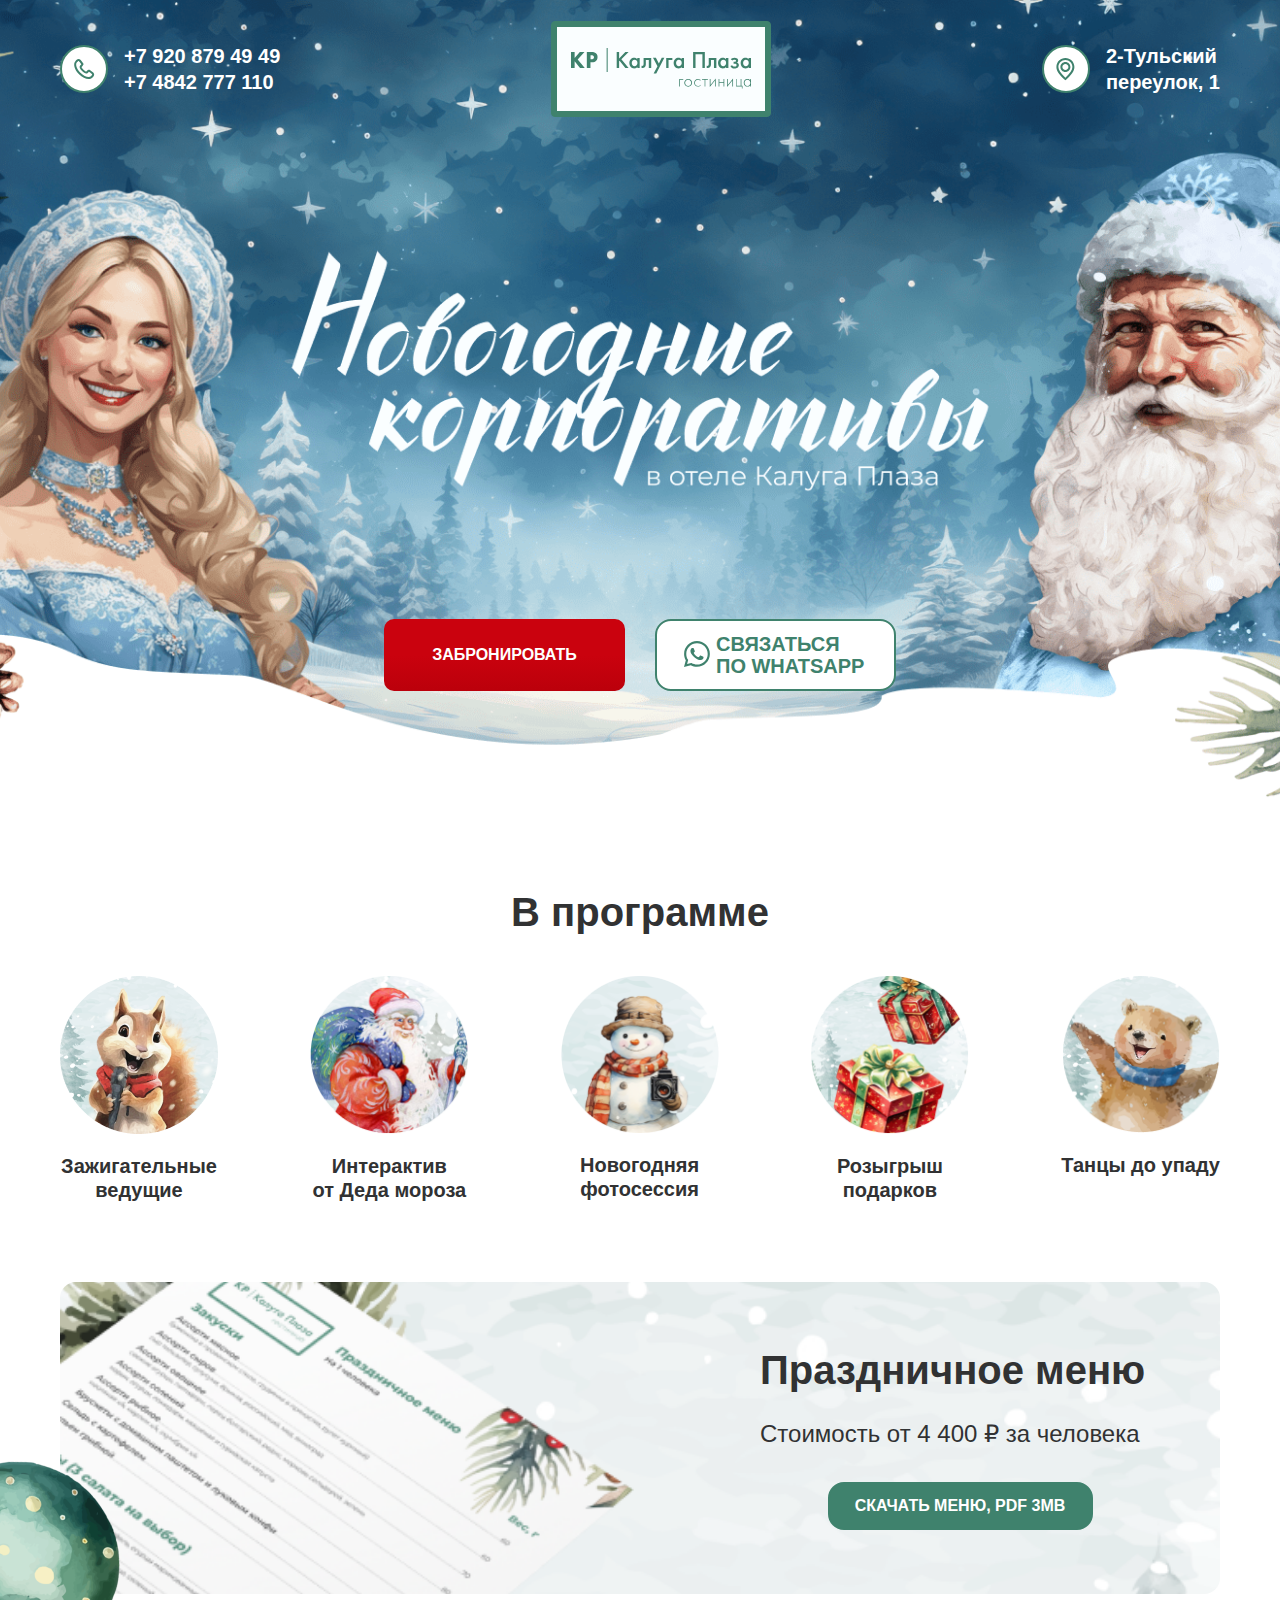
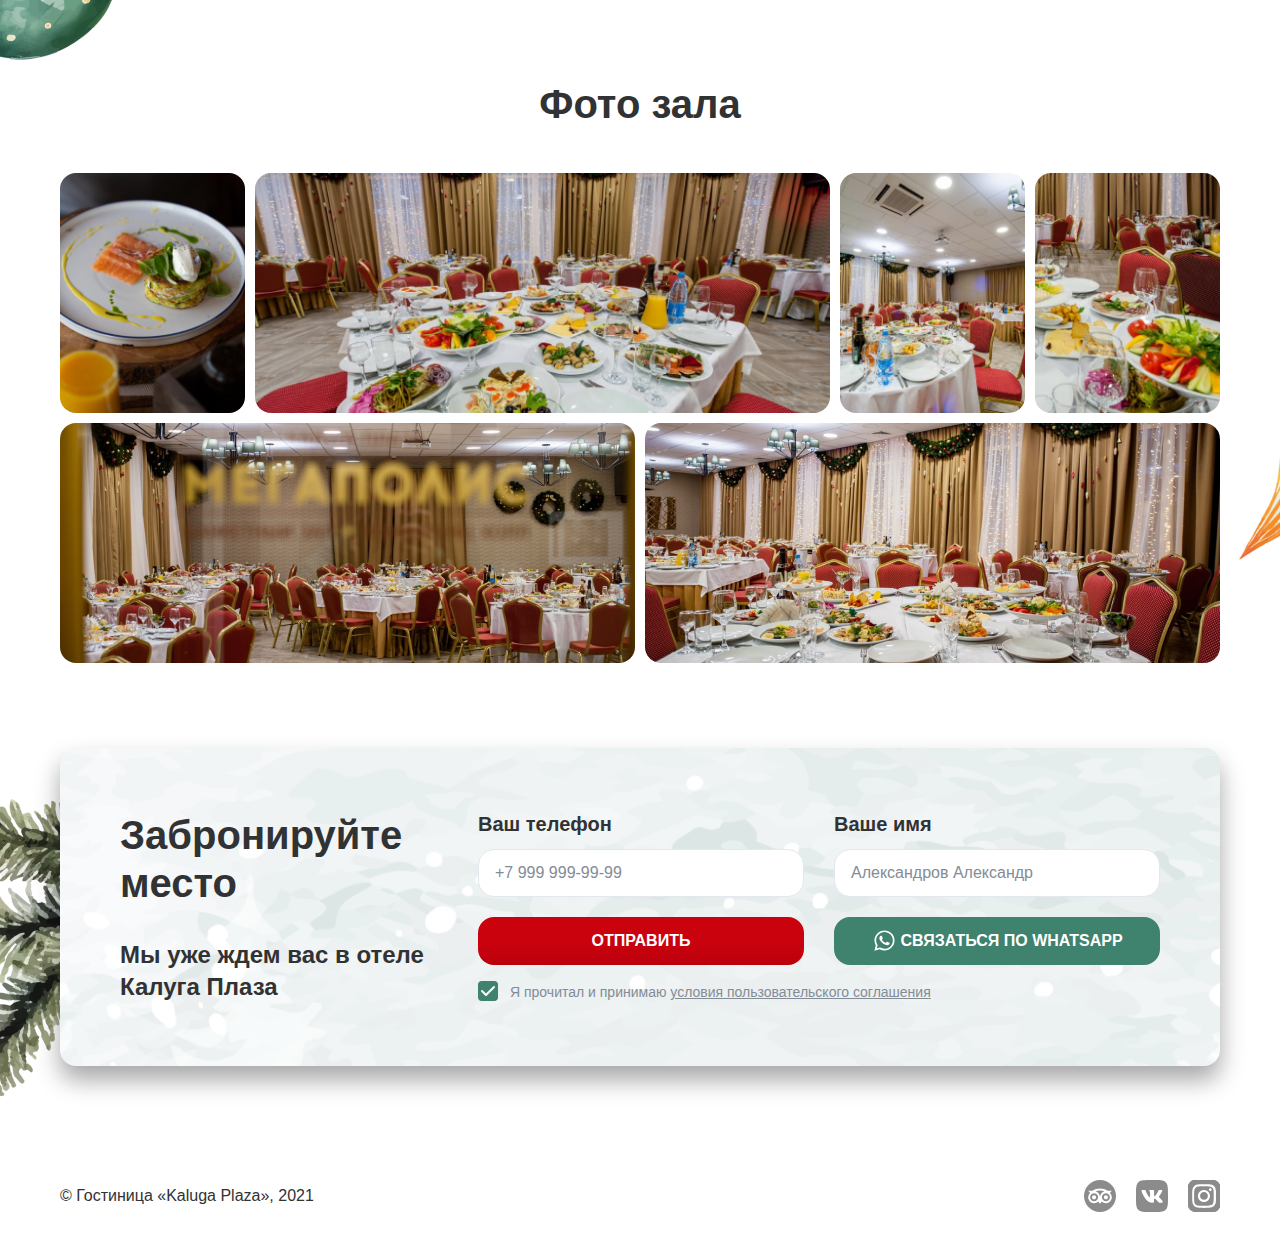
==== index.html @ af49e997 "adaptive menu" ====
<!DOCTYPE html>
<html lang="ru">

	<head>
		<meta charset="utf-8">
		<meta http-equiv="x-ua-compatible" content="ie=edge">
		<title>Калуга Плаза</title>
		<meta content="Новогодние корпоративы в отеле Калуга Плаза" name="description">
		<meta content="" name="keywords">
		<meta name="viewport" content="width=device-width, initial-scale=1, minimum-scale=1, maximum-scale=1">
		<meta content="telephone=no" name="format-detection">
		<meta name="HandheldFriendly" content="true">
		<link href="assets/css/fancybox3.min.css" rel="stylesheet" type="text/css">
		<link href="assets/css/bootstrap.grid.min.css" rel="stylesheet" type="text/css">
		<link href="assets/css/index.css" rel="stylesheet" type="text/css">
		<link rel="icon" type="image/x-icon" href="assets/img/favicon.svg">
	</head>

	<body>
		<!-- header -->
		<header>
			<div class="header__top">
				<div class="header__logo"></div>
				<div class="header__desktop-info">
					<div class="block1__phone">
						<a href="tel:+79208794949">+7 920 879 49 49</a>
						<a href="tel:+74842777110">+7 4842 777 110</a>
					</div>	
					<div class="block1__address">2-Тульский <br> переулок, 1</div>
				</div>
				<button type="button" class="btn header__btn callback"><span>забронировать</span></button>
				<a href="https://wa.me/79208794949" class="header__whatsapp"></a>
				<button class="header__burger">
					<span class="line line--1"></span>
					<span class="line line--2"></span> 
					<span class="line line--3"></span>
					<span class="line line--4"></span>
				</button>
			</div>
			<div class="header__menu">
				<div class="header__menu-wrap">
					<div class="header__links">
						<div class="header__phones">
							<a href="tel:+79208794949"><span>+7 920 879 49 49</span></a>
							<a href="tel:+74842777110"><span>+7 4842 777 110</span></a>
						</div>
						<div class="header__address">2-Тульский	<br> переулок, 1</div>
						<a class="header__email" href="mailto:banket@kalugaplaza.ru"><span>banket@kalugaplaza.ru</span></a>
					</div>
					<div class="header__links">
						<div class="header__phones">
							<a href="tel:+79208794949"><span>+7 920 879 49 49</span></a>
							<a href="tel:+74842777110"><span>+7 4842 777 110</span></a>
						</div>
						<div class="header__address">2-Тульский	<br> переулок, 1</div>
						<a class="header__email" href="mailto:banket@kalugaplaza.ru"><span>banket@kalugaplaza.ru</span></a>
					</div>
					<div class="header__links">
						<div class="header__phones">
							<a href="tel:+79208794949"><span>+7 920 879 49 49</span></a>
							<a href="tel:+74842777110"><span>+7 4842 777 110</span></a>
						</div>
						<div class="header__address">2-Тульский	<br> переулок, 1</div>
						<a class="header__email" href="mailto:banket@kalugaplaza.ru"><span>banket@kalugaplaza.ru</span></a>
					</div>
					<div class="header__links">
						<div class="header__phones">
							<a href="tel:+79208794949"><span>+7 920 879 49 49</span></a>
							<a href="tel:+74842777110"><span>+7 4842 777 110</span></a>
						</div>
						<div class="header__address">2-Тульский	<br> переулок, 1</div>
						<a class="header__email" href="mailto:banket@kalugaplaza.ru"><span>banket@kalugaplaza.ru</span></a>
					</div>
					<div class="header__info">
						<p>© Гостиница «Kaluga Plaza», 2021</p>
						<div class="header__social">
							<a href="https://www.tripadvisor.ru/Hotel_Review-g798118-d2330123-Reviews-Kaluga_Plaza-Kaluga_Kaluga_Oblast_Central_Russia.html" class="tr"></a>
							<a href="#" class="vk"></a>
							<a href="https://www.instagram.com/kalugaplaza_banket/" class="inst"></a>
						</div>
					</div>
				</div> 
			</div>
		</header>
		<!-- header --> 

		<!-- main -->
		<main>
			<section class="block1">
				<div class="wrapper">
					<div class="block1__info">
						<div class="block1__phone">
							<a href="tel:+79208794949">+7 920 879 49 49</a>
							<a href="tel:+74842777110">+7 4842 777 110</a>
						</div>
						<div class="block1__svg"></div>
						<div class="block1__address">2-Тульский <br> переулок, 1</div>
					</div>
					<div class="block1__btns">
						<button type="button" class="btn header__btn callback" class="btn block1__btn callback"><span>забронировать</span></button>
						<a href="https://wa.me/79208794949" class="block1__btn2"><span>Связаться по WhatsApp</span></a>
					</div>
				</div>
			</section>
			<section class="block2">
				<div class="wrapper">
					<h2>В программе</h2>
					<div class="row g-0 jcb">
						<div class="col-6 col-md-4 col-lg-auto">
							<img src="assets/img/p1.png" alt="pic">
							<p>Зажигательные <br> ведущие</p>
						</div>
						<div class="col-6 col-md-4 col-lg-auto">
							<img src="assets/img/p2.png" alt="pic">
							<p>Интерактив <br> от Деда мороза</p>
						</div>
						<div class="col-6 col-md-4 col-lg-auto">
							<img src="assets/img/p3.png" alt="pic">
							<p>Новогодняя <br> фотосессия</p>
						</div>
						<div class="col-6 col-md-4 col-lg-auto">
							<img src="assets/img/p4.png" alt="pic">
							<p>Розыгрыш <br> подарков</p>
						</div>
						<div class="col-6 col-md-4 col-lg-auto">
							<img src="assets/img/p5.png" alt="pic">
							<p>Танцы до упаду</p>
						</div>
					</div>
					<div class="block2__menu">
						<div class="block2__txt">
							<h2>Праздничное меню</h2>
							<p>Стоимость от 4 400 ₽ за человека</p>
							<a href="assets/img/menu2.pdf" target="_blank" class="block2__link">Скачать меню, pdf 3mB</a>
						</div>
					</div>
				</div>
			</section>
			<section class="block3">
				<div class="wrapper">
					<h2>Фото зала</h2>
					<div class="row g-0 block3__row">
						<div class="col-6 col-md-4 col-lg-2">
							<a class="block3__item" href="assets/img/sl1.jpg" data-fancybox="gallery">
								<img src="assets/img/s1.jpg" alt="pic">
							</a>
						</div>
						<div class="col-6 col-md-4 col-lg-6">
							<a class="block3__item" href="assets/img/sl2.jpg" data-fancybox="gallery">
								<img src="assets/img/s2.jpg" alt="pic">
							</a>
						</div>
						<div class="col-6 col-md-4 col-lg-2">
							<a class="block3__item" href="assets/img/sl3.jpg" data-fancybox="gallery">
								<img src="assets/img/s3.jpg" alt="pic">
							</a>
						</div>
						<div class="col-6 col-md-4 col-lg-2">
							<a class="block3__item" href="assets/img/sl4.jpg" data-fancybox="gallery">
								<img src="assets/img/s4.jpg" alt="pic">
							</a>
						</div>
						<div class="col-6 col-md-4 col-lg-6">
							<a class="block3__item" href="assets/img/sl5.jpg" data-fancybox="gallery">
								<img src="assets/img/s5.jpg" alt="pic">
							</a>
						</div>
						<div class="col-6 col-md-4 col-lg-6">
							<a class="block3__item" href="assets/img/sl6.jpg" data-fancybox="gallery">
								<img src="assets/img/s6.jpg" alt="pic">
							</a>
						</div>
					</div>
					<form class="block3__form" method="post" id="form">
						<div class="block3__form-row">
							<div class="block3__form-col1">
								<h2>Забронируйте место</h2>	
								<p class="block3__form-info">Мы уже ждем вас в отеле Калуга Плаза</p>
							</div>
							<div class="block3__form-col2">
								<div class="block3__form-row">
									<div class="block3__form-wrap">
										<p class="block3__form-heading">Ваш телефон</p>
										<input class="mask" type="tel" name="phone" placeholder="+7 999 999-99-99" required>
									</div>
									<div class="block3__form-wrap">
										<p class="block3__form-heading">Ваше имя</p>
										<input type="text" name="name" placeholder="Александров Александр" required>
									</div>
								</div>
								<div class="block3__form-row">
									<button type="submit" class="btn block3__btn"><span>Отправить</span></button>
									<a href="https://wa.me/79208794949" class="btn2 block3__btn2"><span>Связаться по WhatsApp</span></a>
								</div>
								<div class="block3__checkbox">
									<input type="checkbox" name="agreement" id="agreement" required checked>
									<label for="agreement">Я прочитал и принимаю <a href="#">условия пользовательского соглашения</a></label>
								</div>
							</div>
						</div>
						<div class="sent sent--form">
							<button type="button" class="sent__close"></button>
							<img src="assets/img/sent.png" alt="pic">
							<div class="sent__title">Ваша заявка принята</div>
							<p>Наш менеджер перезвонит вам в течение 15 минут для уточнения деталей</p>
							<a href="https://wa.me/79208794949" class="btn2 sent__btn"><span>Связаться по WhatsApp</span></a>
						</div>
					</form>
				</div>
			</section>
		</main>
		<!-- main -->

		<!-- footer -->
		<footer>
			<div class="wrapper">
				<div class="footer__wrap">
					<p>© Гостиница «Kaluga Plaza», 2021</p>
					<div class="footer__social">						
						<a href="https://www.tripadvisor.ru/Hotel_Review-g798118-d2330123-Reviews-Kaluga_Plaza-Kaluga_Kaluga_Oblast_Central_Russia.html" class="tr"></a>
						<a href="#" class="vk"></a>
						<a href="https://www.instagram.com/kalugaplaza_banket/" class="inst"></a>
					</div>
				</div>
			</div>
		</footer>
		<!-- footer -->

		<!-- modal -->
		<div class="modal-overlay"></div>
		<form class="modal" method="post">
			<button type="button" class="modal__close"></button>
			<div class="modal__title">Забронируйте место</div>
			<div class="modal__txt">Мы уже ждем вас в отеле Калуга Плаза</div>
			<p class="modal__heading">Ваш телефон</p>
			<input class="modal__input mask" type="tel" name="phone" placeholder="+7 999 999-99-99" required>
			<p class="modal__heading">Ваше имя</p>
			<input class="modal__input" type="text" name="name" placeholder="Александров Александр" required>
			<button type="submit" class="btn block3__btn"><span>Отправить</span></button>
			<a href="https://wa.me/79208794949" class="btn2 block3__btn2"><span>Связаться по WhatsApp</span></a>
			<div class="block3__checkbox">
				<input type="checkbox" name="agreement" id="agreement2" required checked>
				<label for="agreement2">Я прочитал и принимаю <a href="#">условия <br> пользовательского соглашения</a></label>
			</div>
			<div class="sent">
				<button type="button" class="sent__close"></button>
				<div class="sent__wrap">
					<img src="assets/img/sent.png" alt="pic">
					<div class="sent__title">Ваша заявка принята</div>
					<p>Наш менеджер перезвонит вам в течение 15 минут для уточнения деталей</p>
					<a href="https://wa.me/79208794949" class="btn2 block3__btn2"><span>Связаться по WhatsApp</span></a>
				</div>				
			</div>
		</form>
		<!-- modal -->

		<script src="assets/js/jquery360.min.js"></script>
		<script src="assets/js/fancybox4.min.js"></script>
		<script src="assets/js/jquery.maskedinput.min.js"></script>
		<script src="assets/js/layout.js"></script>

	</body>    
</html>
---- assets/css/fancybox3.min.css ----
.not-selectable{-moz-user-select:none;-webkit-user-select:none;-ms-user-select:none;user-select:none}.carousel{position:relative;box-sizing:border-box}.carousel *,.carousel *:before,.carousel *:after{box-sizing:inherit}.carousel.is-draggable{cursor:move;cursor:grab}.carousel.is-dragging{cursor:move;cursor:grabbing}.carousel__viewport{position:relative;overflow:hidden;max-width:100%;max-height:100%}.carousel__track{display:flex}.carousel__slide{flex:0 0 auto;width:var(--carousel-slide-width, 60%);max-width:100%;padding:1rem;position:relative;overflow-x:hidden;overflow-y:auto;overscroll-behavior:contain;-webkit-overflow-scrolling:touch;touch-action:pan-y}.has-dots{margin-bottom:calc(0.5rem + 22px)}.carousel__dots{margin:0 auto;padding:0;position:absolute;top:calc(100% + 0.5rem);left:0;right:0;display:flex;justify-content:center;list-style:none;user-select:none}.carousel__dots .carousel__dot{margin:0;padding:0;display:block;position:relative;width:22px;height:22px;cursor:pointer}.carousel__dots .carousel__dot:after{content:"";width:8px;height:8px;border-radius:50%;position:absolute;top:50%;left:50%;transform:translate(-50%, -50%);background-color:currentColor;opacity:.25;transition:opacity .15s ease-in-out}.carousel__dots .carousel__dot.is-selected:after{opacity:1}.carousel__button{width:var(--carousel-button-width, 48px);height:var(--carousel-button-height, 48px);padding:0;border:0;display:flex;justify-content:center;align-items:center;pointer-events:all;cursor:pointer;color:var(--carousel-button-color, currentColor);background:var(--carousel-button-bg, transparent);border-radius:var(--carousel-button-border-radius, 50%);box-shadow:var(--carousel-button-shadow, none);transition:opacity .15s ease}.carousel__button.is-prev,.carousel__button.is-next{position:absolute;top:50%;transform:translateY(-50%)}.carousel__button.is-prev{left:10px}.carousel__button.is-next{right:10px}.carousel__button[disabled]{cursor:default;opacity:.3}.carousel__button svg{width:var(--carousel-button-svg-width, 50%);height:var(--carousel-button-svg-height, 50%);fill:none;stroke:currentColor;stroke-width:var(--carousel-button-svg-stroke-width, 1.5);stroke-linejoin:bevel;stroke-linecap:round;filter:var(--carousel-button-svg-filter, none);pointer-events:none}body.compensate-for-scrollbar{overflow:hidden !important;touch-action:none}.fancybox__container{position:fixed;top:0;left:0;bottom:0;right:0;direction:ltr;margin:0;padding:env(safe-area-inset-top, 0px) env(safe-area-inset-right, 0px) env(safe-area-inset-bottom, 0px) env(safe-area-inset-left, 0px);box-sizing:border-box;display:flex;flex-direction:column;color:var(--fancybox-color, #fff);-webkit-tap-highlight-color:transparent;overflow:hidden;z-index:1050;outline:none;transform-origin:top left;--carousel-button-width: 48px;--carousel-button-height: 48px;--carousel-button-svg-width: 24px;--carousel-button-svg-height: 24px;--carousel-button-svg-stroke-width: 2.5;--carousel-button-svg-filter: drop-shadow(1px 1px 1px rgba(0, 0, 0, 0.4))}.fancybox__container *,.fancybox__container *::before,.fancybox__container *::after{box-sizing:inherit}.fancybox__container :focus{outline:thin dotted}body.is-using-mouse .fancybox__container :focus{outline:none}@media all and (min-width: 1024px){.fancybox__container{--carousel-button-width:48px;--carousel-button-height:48px;--carousel-button-svg-width:27px;--carousel-button-svg-height:27px}}.fancybox__backdrop{position:absolute;top:0;right:0;bottom:0;left:0;z-index:-1;background:var(--fancybox-bg, rgba(24, 24, 27, 0.92))}.fancybox__carousel{position:relative;flex:1 1 auto;min-height:0;height:100%;z-index:10}.fancybox__carousel.has-dots{margin-bottom:calc(0.5rem + 22px)}.fancybox__viewport{position:relative;width:100%;height:100%;overflow:visible;cursor:default}.fancybox__track{display:flex;height:100%}.fancybox__slide{flex:0 0 auto;width:100%;max-width:100%;margin:0;padding:48px 8px 8px 8px;position:relative;overscroll-behavior:contain;display:flex;flex-direction:column;outline:0;overflow:auto;-webkit-overflow-scrolling:touch;--carousel-button-width: 36px;--carousel-button-height: 36px;--carousel-button-svg-width: 22px;--carousel-button-svg-height: 22px}.fancybox__slide::before,.fancybox__slide::after{content:"";flex:0 0 0;margin:auto}@media all and (min-width: 1024px){.fancybox__slide{padding:64px 100px}}.fancybox__content{margin:0 env(safe-area-inset-right, 0px) 0 env(safe-area-inset-left, 0px);padding:36px;color:var(--fancybox-content-color, #374151);background:var(--fancybox-content-bg, #fff);position:relative;align-self:center;display:flex;flex-direction:column;z-index:20}.fancybox__caption{align-self:center;max-width:100%;margin:0;padding:1rem 0 0 0;line-height:1.375;color:var(--fancybox-color, currentColor);visibility:visible;cursor:auto;flex-shrink:0;overflow-wrap:anywhere}.is-loading .fancybox__caption{visibility:hidden}.fancybox__container>.carousel__dots{top:100%;color:var(--fancybox-color, #fff)}.fancybox__nav .carousel__button{z-index:40}.fancybox__nav .carousel__button.is-next{right:8px}@media all and (min-width: 1024px){.fancybox__nav .carousel__button.is-next{right:40px}}.fancybox__nav .carousel__button.is-prev{left:8px}@media all and (min-width: 1024px){.fancybox__nav .carousel__button.is-prev{left:40px}}.carousel__button.is-close{position:absolute;top:8px;right:8px;top:calc(env(safe-area-inset-top, 0px) + 8px);right:calc(env(safe-area-inset-right, 0px) + 8px);z-index:40}@media all and (min-width: 1024px){.carousel__button.is-close{right:40px}}.fancybox__content>.carousel__button.is-close{position:absolute;top:-36px;right:0;color:var(--fancybox-color, #fff)}.fancybox__no-click,.fancybox__no-click button{pointer-events:none}.fancybox__spinner{position:absolute;top:50%;left:50%;transform:translate(-50%, -50%);width:50px;height:50px;color:var(--fancybox-color, currentColor)}.fancybox__slide .fancybox__spinner{cursor:pointer;z-index:1053}.fancybox__spinner svg{animation:fancybox-rotate 2s linear infinite;transform-origin:center center;position:absolute;top:0;right:0;bottom:0;left:0;margin:auto;width:100%;height:100%}.fancybox__spinner svg circle{fill:none;stroke-width:2.75;stroke-miterlimit:10;stroke-dasharray:1,200;stroke-dashoffset:0;animation:fancybox-dash 1.5s ease-in-out infinite;stroke-linecap:round;stroke:currentColor}@keyframes fancybox-rotate{100%{transform:rotate(360deg)}}@keyframes fancybox-dash{0%{stroke-dasharray:1,200;stroke-dashoffset:0}50%{stroke-dasharray:89,200;stroke-dashoffset:-35px}100%{stroke-dasharray:89,200;stroke-dashoffset:-124px}}.fancybox__backdrop,.fancybox__caption,.fancybox__nav,.carousel__dots,.carousel__button.is-close{opacity:var(--fancybox-opacity, 1)}.fancybox__container.is-animated[aria-hidden=false] .fancybox__backdrop,.fancybox__container.is-animated[aria-hidden=false] .fancybox__caption,.fancybox__container.is-animated[aria-hidden=false] .fancybox__nav,.fancybox__container.is-animated[aria-hidden=false] .carousel__dots,.fancybox__container.is-animated[aria-hidden=false] .carousel__button.is-close{animation:.15s ease backwards fancybox-fadeIn}.fancybox__container.is-animated.is-closing .fancybox__backdrop,.fancybox__container.is-animated.is-closing .fancybox__caption,.fancybox__container.is-animated.is-closing .fancybox__nav,.fancybox__container.is-animated.is-closing .carousel__dots,.fancybox__container.is-animated.is-closing .carousel__button.is-close{animation:.15s ease both fancybox-fadeOut}.fancybox-fadeIn{animation:.15s ease both fancybox-fadeIn}.fancybox-fadeOut{animation:.1s ease both fancybox-fadeOut}.fancybox-zoomInUp{animation:.2s ease both fancybox-zoomInUp}.fancybox-zoomOutDown{animation:.15s ease both fancybox-zoomOutDown}.fancybox-throwOutUp{animation:.15s ease both fancybox-throwOutUp}.fancybox-throwOutDown{animation:.15s ease both fancybox-throwOutDown}@keyframes fancybox-fadeIn{from{opacity:0}to{opacity:1}}@keyframes fancybox-fadeOut{to{opacity:0}}@keyframes fancybox-zoomInUp{from{transform:scale(0.97) translate3d(0, 16px, 0);opacity:0}to{transform:scale(1) translate3d(0, 0, 0);opacity:1}}@keyframes fancybox-zoomOutDown{to{transform:scale(0.97) translate3d(0, 16px, 0);opacity:0}}@keyframes fancybox-throwOutUp{to{transform:translate3d(0, -30%, 0);opacity:0}}@keyframes fancybox-throwOutDown{to{transform:translate3d(0, 30%, 0);opacity:0}}.fancybox__carousel .carousel__slide{scrollbar-width:thin;scrollbar-color:#ccc rgba(255,255,255,.1)}.fancybox__carousel .carousel__slide::-webkit-scrollbar{width:8px;height:8px}.fancybox__carousel .carousel__slide::-webkit-scrollbar-track{background-color:rgba(255,255,255,.1)}.fancybox__carousel .carousel__slide::-webkit-scrollbar-thumb{background-color:#ccc;border-radius:2px;box-shadow:inset 0 0 4px rgba(0,0,0,.2)}.fancybox__carousel.is-draggable .fancybox__slide,.fancybox__carousel.is-draggable .fancybox__slide .fancybox__content{cursor:move;cursor:grab}.fancybox__carousel.is-dragging .fancybox__slide,.fancybox__carousel.is-dragging .fancybox__slide .fancybox__content{cursor:move;cursor:grabbing}.fancybox__carousel .fancybox__slide .fancybox__content{cursor:auto}.fancybox__carousel .fancybox__slide.can-zoom_in .fancybox__content{cursor:zoom-in}.fancybox__carousel .fancybox__slide.can-zoom_out .fancybox__content{cursor:zoom-out}.fancybox__carousel .fancybox__slide.is-draggable .fancybox__content{cursor:move;cursor:grab}.fancybox__carousel .fancybox__slide.is-dragging .fancybox__content{cursor:move;cursor:grabbing}.fancybox__image{transform-origin:0 0;touch-action:none;user-select:none;transition:none}.has-image .fancybox__content{padding:0;background:transparent;min-height:1px}.is-closing .has-image .fancybox__content{overflow:visible}.has-image[data-image-fit=contain]{overflow:visible;touch-action:none}.has-image[data-image-fit=contain] .fancybox__image{max-width:100%;max-height:100%;object-fit:contain}.has-image[data-image-fit=contain-w]{overflow-x:hidden;overflow-y:auto}.has-image[data-image-fit=contain-w] .fancybox__content{min-height:auto}.has-image[data-image-fit=contain-w] .fancybox__image{max-width:100%;height:auto}.has-image[data-image-fit=cover]{overflow:visible;touch-action:none}.has-image[data-image-fit=cover] .fancybox__content{width:100%;height:100%}.has-image[data-image-fit=cover] .fancybox__image{width:100%;height:100%;object-fit:cover}.fancybox__carousel .fancybox__slide.has-iframe .fancybox__content,.fancybox__carousel .fancybox__slide.has-map .fancybox__content,.fancybox__carousel .fancybox__slide.has-pdf .fancybox__content,.fancybox__carousel .fancybox__slide.has-video .fancybox__content,.fancybox__carousel .fancybox__slide.has-html5video .fancybox__content{flex-shrink:1;min-height:1px;overflow:visible}.fancybox__carousel .fancybox__slide.has-iframe .fancybox__content,.fancybox__carousel .fancybox__slide.has-map .fancybox__content,.fancybox__carousel .fancybox__slide.has-pdf .fancybox__content{width:100%;height:80%}.fancybox__carousel .fancybox__slide.has-video .fancybox__content,.fancybox__carousel .fancybox__slide.has-html5video .fancybox__content{width:960px;height:540px;max-width:100%;max-height:100%}.fancybox__carousel .fancybox__slide.has-map .fancybox__content,.fancybox__carousel .fancybox__slide.has-pdf .fancybox__content,.fancybox__carousel .fancybox__slide.has-video .fancybox__content,.fancybox__carousel .fancybox__slide.has-html5video .fancybox__content{padding:0;background:rgba(24,24,27,.9);color:#fff}.fancybox__carousel .fancybox__slide.has-map .fancybox__content{background:#e5e3df}.fancybox__html5video,.fancybox__iframe{border:0;display:block;height:100%;width:100%;background:transparent}.fancybox-placeholder{position:absolute;width:1px;height:1px;padding:0;margin:-1px;overflow:hidden;clip:rect(0, 0, 0, 0);white-space:nowrap;border-width:0}.fancybox__thumbs{flex:0 0 auto;position:relative;padding:0px 3px;opacity:var(--fancybox-opacity, 1)}.fancybox__container.is-animated[aria-hidden=false] .fancybox__thumbs{animation:.15s ease-in backwards fancybox-fadeIn}.fancybox__container.is-animated.is-closing .fancybox__thumbs{opacity:0}.fancybox__thumbs .carousel__slide{flex:0 0 auto;width:var(--fancybox-thumbs-width, 96px);margin:0;padding:8px 3px;box-sizing:content-box;display:flex;align-items:center;justify-content:center;overflow:visible;cursor:pointer}.fancybox__thumbs .carousel__slide .fancybox__thumb::after{content:"";position:absolute;top:0;left:0;right:0;bottom:0;border:5px solid var(--fancybox-accent-color, rgba(1, 210, 232, 0.94));opacity:0;transition:opacity .15s ease;border-radius:var(--fancybox-thumbs-border-radius, 4px)}.fancybox__thumbs .carousel__slide.is-nav-selected .fancybox__thumb::after{opacity:.92}.fancybox__thumbs .carousel__slide>*{pointer-events:none;user-select:none}.fancybox__thumb{position:relative;width:100%;padding-top:calc(100% / (var(--fancybox-thumbs-ratio, 1.5)));background-size:cover;background-position:center center;background-color:rgba(255,255,255,.1);background-repeat:no-repeat;border-radius:var(--fancybox-thumbs-border-radius, 4px)}.fancybox__toolbar{position:absolute;top:0;right:0;left:0;z-index:20;background:linear-gradient(to top, rgba(0, 0, 0, 0) 0%, rgba(0, 0, 0, 0.006) 8.1%, rgba(0, 0, 0, 0.021) 15.5%, rgba(0, 0, 0, 0.046) 22.5%, rgba(0, 0, 0, 0.077) 29%, rgba(0, 0, 0, 0.114) 35.3%, rgba(0, 0, 0, 0.155) 41.2%, rgba(0, 0, 0, 0.198) 47.1%, rgba(0, 0, 0, 0.242) 52.9%, rgba(0, 0, 0, 0.285) 58.8%, rgba(0, 0, 0, 0.326) 64.7%, rgba(0, 0, 0, 0.363) 71%, rgba(0, 0, 0, 0.394) 77.5%, rgba(0, 0, 0, 0.419) 84.5%, rgba(0, 0, 0, 0.434) 91.9%, rgba(0, 0, 0, 0.44) 100%);padding:0;touch-action:none;display:flex;justify-content:space-between;--carousel-button-svg-width: 20px;--carousel-button-svg-height: 20px;opacity:var(--fancybox-opacity, 1);text-shadow:var(--fancybox-toolbar-text-shadow, 1px 1px 1px rgba(0, 0, 0, 0.4))}@media all and (min-width: 1024px){.fancybox__toolbar{padding:8px}}.fancybox__container.is-animated[aria-hidden=false] .fancybox__toolbar{animation:.15s ease-in backwards fancybox-fadeIn}.fancybox__container.is-animated.is-closing .fancybox__toolbar{opacity:0}.fancybox__toolbar__items{display:flex}.fancybox__toolbar__items--left{margin-right:auto}.fancybox__toolbar__items--center{position:absolute;left:50%;transform:translateX(-50%)}.fancybox__toolbar__items--right{margin-left:auto}@media(max-width: 640px){.fancybox__toolbar__items--center:not(:last-child){display:none}}.fancybox__counter{min-width:72px;padding:0 10px;line-height:var(--carousel-button-height, 48px);text-align:center;font-size:17px;font-variant-numeric:tabular-nums;-webkit-font-smoothing:subpixel-antialiased}.fancybox__progress{background:var(--fancybox-accent-color, rgba(1, 210, 232, 0.94));height:3px;left:0;position:absolute;right:0;top:0;transform:scaleX(0);transform-origin:0;transition-property:transform;transition-timing-function:linear;z-index:30;user-select:none}.fancybox__container:fullscreen::backdrop{opacity:0}.fancybox__button--fullscreen g:nth-child(2){display:none}.fancybox__container:fullscreen .fancybox__button--fullscreen g:nth-child(1){display:none}.fancybox__container:fullscreen .fancybox__button--fullscreen g:nth-child(2){display:block}.fancybox__button--slideshow g:nth-child(2){display:none}.fancybox__container.has-slideshow .fancybox__button--slideshow g:nth-child(1){display:none}.fancybox__container.has-slideshow .fancybox__button--slideshow g:nth-child(2){display:block}
---- assets/css/index.css ----
/*! normalize.css v8.0.1 | MIT License | github.com/necolas/normalize.css */

/* Document
   ========================================================================== */

/**
 * 1. Correct the line height in all browsers.
 * 2. Prevent adjustments of font size after orientation changes in iOS.
 */

html {
  line-height: 1.3; /* 1 */
  -webkit-text-size-adjust: 100%; /* 2 */
  scroll-behavior: smooth;
  scroll-padding-top: 40px;
}

/* Sections
   ========================================================================== */

/**
 * Remove the margin in all browsers.
 */

body {
  margin: 0;
}

/**
 * Render the `main` element consistently in IE.
 */

main {
  display: block;
}

/**
 * Correct the font size and margin on `h1` elements within `section` and
 * `article` contexts in Chrome, Firefox, and Safari.
 */

h1 {
  font-size: 2em;
  margin: 0.67em 0;
}

/* Grouping content
   ========================================================================== */

/**
 * 1. Add the correct box sizing in Firefox.
 * 2. Show the overflow in Edge and IE.
 */

hr {
  box-sizing: content-box; /* 1 */
  height: 0; /* 1 */
  overflow: visible; /* 2 */
}

/**
 * 1. Correct the inheritance and scaling of font size in all browsers.
 * 2. Correct the odd `em` font sizing in all browsers.
 */

pre {
  font-family: monospace, monospace; /* 1 */
  font-size: 1em; /* 2 */
}

/* Text-level semantics
   ========================================================================== */

/**
 * Remove the gray background on active links in IE 10.
 */

a {
  background-color: transparent;
}

/**
 * 1. Remove the bottom border in Chrome 57-
 * 2. Add the correct text decoration in Chrome, Edge, IE, Opera, and Safari.
 */

abbr[title] {
  border-bottom: none; /* 1 */
  text-decoration: underline; /* 2 */
  text-decoration: underline dotted; /* 2 */
}

/**
 * Add the correct font weight in Chrome, Edge, and Safari.
 */

b,
strong {
  font-weight: bolder;
}

/**
 * 1. Correct the inheritance and scaling of font size in all browsers.
 * 2. Correct the odd `em` font sizing in all browsers.
 */

code,
kbd,
samp {
  font-family: monospace, monospace; /* 1 */
  font-size: 1em; /* 2 */
}

/**
 * Add the correct font size in all browsers.
 */

small {
  font-size: 80%;
}

/**
 * Prevent `sub` and `sup` elements from affecting the line height in
 * all browsers.
 */

sub,
sup {
  font-size: 75%;
  line-height: 0;
  position: relative;
  vertical-align: baseline;
}

sub {
  bottom: -0.25em;
}

sup {
  top: -0.5em;
}

/* Embedded content
   ========================================================================== */

/**
 * Remove the border on images inside links in IE 10.
 */

img {
  border-style: none;
}

/* Forms
   ========================================================================== */

/**
 * 1. Change the font styles in all browsers.
 * 2. Remove the margin in Firefox and Safari.
 */

button,
input,
optgroup,
select,
textarea {
  font-family: inherit; /* 1 */
  font-size: 100%; /* 1 */
  line-height: 1.15; /* 1 */
  margin: 0; /* 2 */
}

/**
 * Show the overflow in IE.
 * 1. Show the overflow in Edge.
 */

button,
input { /* 1 */
  overflow: visible;
}

/**
 * Remove the inheritance of text transform in Edge, Firefox, and IE.
 * 1. Remove the inheritance of text transform in Firefox.
 */

button,
select { /* 1 */
  text-transform: none;
}

/**
 * Correct the inability to style clickable types in iOS and Safari.
 */

button,
[type="button"],
[type="reset"],
[type="submit"] {
  -webkit-appearance: button;
}

/**
 * Remove the inner border and padding in Firefox.
 */

button::-moz-focus-inner,
[type="button"]::-moz-focus-inner,
[type="reset"]::-moz-focus-inner,
[type="submit"]::-moz-focus-inner {
  border-style: none;
  padding: 0;
}

/**
 * Restore the focus styles unset by the previous rule.
 */

button:-moz-focusring,
[type="button"]:-moz-focusring,
[type="reset"]:-moz-focusring,
[type="submit"]:-moz-focusring {
  outline: 1px dotted ButtonText;
}

/**
 * Correct the padding in Firefox.
 */

fieldset {
  padding: 0.35em 0.75em 0.625em;
}

/**
 * 1. Correct the text wrapping in Edge and IE.
 * 2. Correct the color inheritance from `fieldset` elements in IE.
 * 3. Remove the padding so developers are not caught out when they zero out
 *    `fieldset` elements in all browsers.
 */

legend {
  box-sizing: border-box; /* 1 */
  color: inherit; /* 2 */
  display: table; /* 1 */
  max-width: 100%; /* 1 */
  padding: 0; /* 3 */
  white-space: normal; /* 1 */
}

/**
 * Add the correct vertical alignment in Chrome, Firefox, and Opera.
 */

progress {
  vertical-align: baseline;
}

/**
 * Remove the default vertical scrollbar in IE 10+.
 */

textarea {
  overflow: auto;
}

/**
 * 1. Add the correct box sizing in IE 10.
 * 2. Remove the padding in IE 10.
 */

[type="checkbox"],
[type="radio"] {
  box-sizing: border-box; /* 1 */
  padding: 0; /* 2 */
}

/**
 * Correct the cursor style of increment and decrement buttons in Chrome.
 */

[type="number"]::-webkit-inner-spin-button,
[type="number"]::-webkit-outer-spin-button {
  height: auto;
}

/**
 * 1. Correct the odd appearance in Chrome and Safari.
 * 2. Correct the outline style in Safari.
 */

[type="search"] {
  -webkit-appearance: textfield; /* 1 */
  outline-offset: -2px; /* 2 */
}

/**
 * Remove the inner padding in Chrome and Safari on macOS.
 */

[type="search"]::-webkit-search-decoration {
  -webkit-appearance: none;
}

/**
 * 1. Correct the inability to style clickable types in iOS and Safari.
 * 2. Change font properties to `inherit` in Safari.
 */

::-webkit-file-upload-button {
  -webkit-appearance: button; /* 1 */
  font: inherit; /* 2 */
}

/* Interactive
   ========================================================================== */

/*
 * Add the correct display in Edge, IE 10+, and Firefox.
 */

details {
  display: block;
}

/*
 * Add the correct display in all browsers.
 */

summary {
  display: list-item;
}

/* Misc
   ========================================================================== */

/**
 * Add the correct display in IE 10+.
 */

template {
  display: none;
}

/**
 * Add the correct display in IE 10.
 */

[hidden] {
  display: none;
}
/* my custom styles */
*, ::before, ::after{
  box-sizing: border-box;
  -webkit-box-sizing: border-box;
}
a {
	text-decoration: none;
}
h1, h2, h3, h4, h5, h6, p{
	margin: 0;
}
ul {
	list-style: none;
	padding-left: 0;
	margin: 0;
}
button{ 
  padding: 0;
  background: transparent;
  border: 0;
  cursor: pointer;
}
@font-face {
  font-family: 'Proxima Nova';
  src: url('../fonts/proximanova_regular.ttf') format('ttf');
  font-weight: normal;
  font-style: normal;
  font-display: swap;
}

@font-face {
  font-family: 'Proxima Nova';
  src: url('../fonts/proximanova_bold.otf') format('otf');
  font-weight: bold;
  font-style: normal;
  font-display: swap;
}
body{
  font-family: "Proxima Nova", sans-serif;
  background: #fff;
  color: #313233;
}
h1, h2{
  font-weight: bold;
  font-size: 24px;
  line-height: 32px;
}
.ovh{
  overflow: hidden;
}
main{
  padding-top: 60px;
}
.wrapper{
  display: block;
  width: 100%;
  max-width: 425px;
  margin-left: auto;
  margin-right: auto;
  padding-left: 16px;
  padding-right: 16px;
}
header{
  display: block;
  position: fixed;
  width: 100%;
  top: 0;
  left: 0;
  z-index: 10;
  background: #fff;
  border-bottom: 1px solid #E5E7EE; 
}
.btn{
  display: block;
  background: linear-gradient(180deg, #CA020E 49.42%, #BB000B 100%);
  font-weight: bold;
  font-size: 16px;
  line-height: 20px;
  color: #FFFFFF;
  text-align: center;
  text-transform: uppercase;
  border-radius: 16px;
  padding-top: 14px;
  padding-bottom: 14px;
}
.btn2{
  display: flex;
  justify-content: center;
  align-items: center;
  background: #fff;
  font-weight: bold;
  font-size: 16px;
  line-height: 18px;
  text-transform: uppercase;
  border-radius: 16px;
  color: #3F826D;
  border: 2px solid #3F826D;
  padding-top: 13px;
  padding-bottom: 13px;
}
.btn2 span{
  position: relative;
  padding-left: 29px;
}
.btn2 span::after{
  position: absolute;
  content: "";
  top: 50%;
  margin-top: -14px;
  left: 0;
  width: 27px;
  height: 27px;
  background: url('../img/wh2.svg') no-repeat center;
  background-size: contain;
}
.block1__btns .btn2 span::after{
  background: url('../img/wh.svg') no-repeat center;
  background-size: contain;
}
.header__top{
  display: -webkit-flex;
	display: -moz-flex;
	display: -ms-flex;
	display: -o-flex;
	display: flex;
	-webkit-flex-wrap: wrap;
	-moz-flex-wrap: wrap;
	-ms-flex-wrap: wrap;
	-o-flex-wrap: wrap;
	flex-wrap: wrap;
	align-items: center;	
	-webkit-align-items: center;
  justify-content: flex-end;
	-webkit-justify-content: flex-end;
  width: 100%;
  padding-left: 16px;
  padding-right: 16px;
  padding-top: 14px;
  padding-bottom: 14px;   
  position: relative;
}
.header__logo{
  display: block;
  width: 36px;
  height: 24px;
  background: url('../img/logo-mobile.svg') no-repeat center;
  background-size: contain;
  position: absolute;
  top: 50%;
  margin-top: -12px;
  left: 16px;
}
.header__desktop-info{
  display: none;
}
.header__btn{
  width: 123px;
  padding-top: 10px;
  padding-bottom: 10px;
  font-size: 12px;
  line-height: 12px;
  margin-right: 22px;
  border-radius: 10px;
}
.block1__btns .header__btn{
  width: 100%;
  margin-right: 0;
  padding-top: 14px;
  padding-bottom: 14px;
  font-size: 16px;
  line-height: 20px;
}
.header__whatsapp{
  display: block;
  width: 30px;
  height: 30px;
  background: url('../img/wh.svg') no-repeat center;
  background-size: contain;
  margin-right: 20px;
}
.header__burger{
  display: block;
  width: 24px;
  height: 24px;
  position: relative;
}
.line{
	display: block;
	position: absolute;
	width: 20px;
	height: 2px;
	border-radius: 2px;
	background: #838C96;
	left: 2px;
	-webkit-transition: 0.3s ease;
	-moz-transition: 0.3s ease;
	-ms-transition: 0.3s ease;
	-o-transition: 0.3s ease;
	transition: 0.3s ease;
}
.line--1{
	top: 6px;
  -webkit-transition: 0.15s ease;
  -moz-transition: 0.15s ease;
  -ms-transition: 0.15s ease;
  -o-transition: 0.15s ease;
  transition: 0.15s ease;
}
.line--2{
	top: 11px;	
}
.line--3{
	top: 11px;	
}
.line--4{
	top: 16px;
  -webkit-transition: 0.15s ease;
  -moz-transition: 0.15s ease;
  -ms-transition: 0.15s ease;
  -o-transition: 0.15s ease;
  transition: 0.15s ease;
}
.menu-opened .line--1, .menu-opened .line--4{
	top: 11px;
	opacity: 0;
}
.menu-opened .line--3{
	transform: rotate(45deg);
}
.menu-opened .line--2{
	transform: rotate(-45deg);
}
.header__menu{
  display: none;
  position: fixed;
  top: 60px;
  left: 0;
  width: 100%;
  height: calc(100% - 60px);
  height: -webkit-calc(100% - 60px);
  overflow-y: auto;
  z-index: 10;
  background: url('../img/pattern1.png');
  padding: 40px 16px;
}
.header__menu-wrap{
  display: block;
  width: 100%;
  height: 100%;
}
.header__phones{
  display: block;
  padding-left: 62px;
  position: relative;
  margin-bottom: 40px;
}
.header__phones::after{
  position: absolute;
  content: "";
  top: 50%;
  margin-top: -24px;
  left: 0;
  width: 48px;
  height: 48px;
  background: #FFFFFF url('../img/call-phone.svg') no-repeat center;
  border: 2px solid #3F826D;
  border-radius: 50%;
}
.header__phones a{
  display: block;
  color: #0071C4;
  font-weight: bold;
  font-size: 18px;
  line-height: 1.3;
  margin-bottom: 10px;
}
.header__phones a:last-child{
  margin-bottom: 0;
}
.header__phones a span{
  border-bottom: 2px solid #0071C4;
}
.header__address{
  display: block;
  padding-left: 62px;
  position: relative;
  margin-bottom: 40px;
  font-weight: bold;
  font-size: 18px;
  line-height: 1.3;
}
.header__address::after{
  position: absolute;
  content: "";
  top: 50%;
  margin-top: -24px;
  left: 0;
  width: 48px;
  height: 48px;
  background: #FFFFFF url('../img/pin.svg') no-repeat center;
  border: 2px solid #3F826D;
  border-radius: 50%;
}
.header__email{
  display: block;
  padding-left: 62px;
  position: relative;
  margin-bottom: 40px;
  color: #0071C4;
  font-weight: bold;
  font-size: 18px;
  line-height: 1.3;
}
.header__email span{
  border-bottom: 2px solid #0071C4;
}
.header__email::after{
  position: absolute;
  content: "";
  top: 50%;
  margin-top: -24px;
  left: 0;
  width: 48px;
  height: 48px;
  background: #FFFFFF url('../img/mail.svg') no-repeat center;
  border: 2px solid #3F826D;
  border-radius: 50%;
}
.header__info p{
  display: block;
  font-size: 16px;
  line-height: 24px;
  color: #313233;
  margin-bottom: 40px;
}
.header__social{
  display: -webkit-flex;
	display: -moz-flex;
	display: -ms-flex;
	display: -o-flex;
	display: flex;
	-webkit-flex-wrap: wrap;
	-moz-flex-wrap: wrap;
	-ms-flex-wrap: wrap;
	-o-flex-wrap: wrap;
	flex-wrap: wrap;
	align-items: center;	
	-webkit-align-items: center;
}
.header__social a{
  display: block;
  width: 32px;
  height: 32px;
  margin-right: 20px;
  -webkit-filter: grayscale(1);
  filter: grayscale(1);
}
.header__social a:last-child{
  margin-right: 0;
}
.inst{
  background: url('../img/inst.svg') no-repeat center;
  background-size: contain;
}
.vk{
  background: url('../img/vk.svg') no-repeat center;
  background-size: contain;
}
.tw{
  background: url('../img/tw.svg') no-repeat center;
  background-size: contain;
}
.tr{
  background: url('../img/trip.svg') no-repeat center;
  background-size: contain;
}
.block1{
  display: block;
  padding-top: 30px;
  padding-bottom: 40px;
  width: 100%;
  min-height: 498px;
  background: url('../img/bg360.png') no-repeat center top;
}
.block1__phone{
  display: block;
  padding-left: 42px;
  position: relative;
  margin-bottom: 12px;
}
.block1__address{
  display: block;
  padding-left: 42px;
  position: relative;
  color: #313233;
  font-weight: bold;
  font-size: 16px;
}
.block1__info .block1__address{
  color: #fff;
}
.block1__address::after{
  position: absolute;
  content: "";
  top: 50%;
  margin-top: -16px;
  left: 0;
  width: 32px;
  height: 32px;
  background: #FFFFFF url('../img/pin.svg') no-repeat center;
  background-size: 65%;
  border: 2px solid #3F826D;
  border-radius: 50%;
}
.block1__phone::after{
  position: absolute;
  content: "";
  top: 50%;
  margin-top: -16px;
  left: 0;
  width: 32px;
  height: 32px;
  background: #FFFFFF url('../img/call-phone.svg') no-repeat center;
  background-size: 65%;
  border: 2px solid #3F826D;
  border-radius: 50%;
}
.block1__phone a{
  display: block;
  color: #313233;
  font-weight: bold;
  font-size: 16px;
  line-height: 21px;
}
.block1__phone a:last-child{
  margin-bottom: 0;
}
.block1__info .block1__phone a{
  color: #fff;
}
.block1__svg{
  display: none;
}
.block1__location{
  display: block;
  width: 100%;
  max-width: 288px;
  margin-left: auto;
  margin-right: auto;
  margin-top: 180px;
  font-size: 20px;
  line-height: 24px;
  color: #fff;
  text-align: center;
}
.block1__btns{
  margin-top: 228px;
}
.block1__btn{
  width: 100%;
}
.block1__btn2{
  margin-top: 10px;
  display: flex;
  justify-content: center;
  background: #fff;
  font-weight: bold;
  font-size: 16px;
  line-height: 18px;
  text-transform: uppercase;
  border-radius: 16px;
  color: #3F826D;
  border: 2px solid #3F826D;
  padding-top: 13px;
  padding-bottom: 13px;
}
.block1__btn2 span{
  position: relative;
  padding-left: 32px;
}
.block1__btn2 span::after {
  position: absolute;
  content: "";
  top: 50%;
  margin-top: -14px;
  left: 0;
  width: 26px;
  height: 26px;
  background: url('../img/wh.svg') no-repeat center;
  background-size: contain;
}
.block2{
  padding-bottom: 40px;
}
.block2 h2, .block3 h2{
  text-align: center;
}
.block2 .row{
  margin-top: 25px;
}
.block2 .row .col-6{
  margin-bottom: 40px;
}
.block2 .row img{
  display: block;
  width: auto;
  max-width: 108px;
  margin-left: auto;
  margin-right: auto;
  margin-bottom: 10px;
}
.block2 .row p{
  display: block;
  text-align: center;
  font-weight: bold;
  font-size: 16px;
  line-height: 20px;
}
.block2__menu{
  display: block;
  position: relative;
  background-image: url('../img/pl2-320.png');
  background-repeat: no-repeat;
  background-position: center bottom;
  background-size: cover;
  border-radius: 16px;
  padding-top: 32px;
  padding-bottom: 150px;
  padding-left: 20px;
  padding-right: 20px;
  margin-top: 11px; 
}

.block2__txt h2{
  margin-bottom: 12px;
  text-align: left;
}
.block2__txt p{
  font-size: 18px;
  line-height: 22px;
}
.block2__link{
  display: block;
  margin-top: 24px;
  border: 2px solid #3F826D;
  background: #3F826D;
  box-sizing: border-box;
  border-radius: 16px;
  text-align: center;
  padding-top: 12px;
  padding-bottom: 12px;
  font-size: 16px;
  line-height: 20px;
  text-align: center;
  text-transform: uppercase;
  color: #FFFFFF;
  font-weight: 700;
  margin-left: auto;
  margin-right: auto;
}
.block3{
  padding-bottom: 40px;
}
.block3__row{
  margin-top: 19px;
  margin-left: -5px;
  margin-right: -5px;
}
.block3__item{
  display: block;
  width: 100%;
  height: 194px;  
  padding: 5px;
}
.block3__item img{
  display: block;
  width: 100%;
  max-width: 100%;
  height: 100%;
  object-fit: cover;
  border-radius: 16px;
  overflow: hidden;
}
.block3__form{
  display: block;
  position: relative;
  margin-top: 35px;
  background: #FFFFFF;
  border-radius: 16px;
  box-shadow: 0 14px 24px rgba(0, 0, 0, 0.35);
  padding: 32px 20px;
  position: relative;
  background-image: url('../img/pl-bg.png');
  background-repeat: no-repeat;
  background-position: center bottom;
  background-size: cover;
}
.block3__form-info{
  display: block;
  width: 100%;
  margin-top: 12px;
  font-size: 18px;
  line-height: 21px;
  margin-bottom: 16px;
  font-weight: 700;
}
.block3__form-heading{
  display: block;
  width: 100%;
  margin-bottom: 8px;
  font-size: 16px;
  line-height: 24px;
  font-weight: 700;
}
.block3__form-wrap input{
  appearance: none;
  -webkit-appearance: none;
  display: block;
  width: 100%;
  background: #FFFFFF;
  border: 1px solid #E5E7EE;
  box-sizing: border-box;
  border-radius: 16px;
  padding: 11px 16px;
  color: #313233;
  font-size: 16px;
  line-height: 24px;
  margin-bottom: 12px;
}
.block3__form-wrap input::-webkit-input-placeholder { 
	color: #838C96;
}
.block3__form-wrap input::-moz-placeholder { 
	color: #838C96;
}
.block3__form-wrap input:-ms-input-placeholder { 
	color: #838C96;
}
.block3__form-wrap input:-moz-placeholder { 
	color: #838C96;
}
.block3__btn{
  width: 100%;
  margin-top: 16px;
}
.block3__btn2{
  margin-top: 18px;
  background: #3F826D;
  color: #fff;
  padding-top: 4px;
  padding-bottom: 4px;
  min-height: 48px;
}
.block3__btn2 span{
  display: block;
  max-width: 150px;
}
.block3__checkbox{
  display: block;
  margin-top: 16px;
  position: relative;
  color: #838C96;
  font-size: 14px;
  line-height: 22px;
  padding-left: 32px;
}
.block3__checkbox input{
  position: absolute;
  opacity: 0;
  z-index: -1;
}
.block3__checkbox label{
  display: block;
  position: relative;
  z-index: 1;  
}
.block3__checkbox label a{
  color: #838C96;
  text-decoration: underline;
}
.block3__checkbox label::after{
  position: absolute;
  content: "";
  top: 9px;
  left: -32px;
  width: 20px;
  height: 20px;
  background: #FFFFFF;
  border: 2px solid #838C96;
  box-sizing: border-box;
  border-radius: 4px;
  z-index: 0;
}
.block3__checkbox label::before{
  position: absolute;
  content: "";
  top: 9px;
  left: -32px;
  width: 20px;
  height: 20px;
  background: url('../img/check.svg') no-repeat center;
  box-sizing: border-box;
  border-radius: 4px;
  z-index: 1;
  opacity: 0;
}
.block3__checkbox input:checked + label::before{
  opacity: 1;
}
.block4{
  display: block;
  width: 100%;
}
.block4__map{
  display: block;
  width: 100%;
  height: 320px;
}
.block4__window{
  display: block;
  padding: 12px 16px 34px 16px;
  margin-left: -16px;
  margin-right: -16px;
  background: #FFFFFF;
  box-shadow: 0px 14px 24px rgba(0, 0, 0, 0.35);
}
.block4__phone{
  display: block;
  margin-top: 24px;
  padding-left: 38px;
  background: url('../img/call-phone-bl.svg') no-repeat left 2px;
  margin-bottom: 24px;
}
.block4__phone a {
  display: block;
  color: #0071C4;
  font-weight: bold;
  font-size: 18px;
  line-height: 1.3;
  margin-bottom: 10px;
}
.block4__phone a:last-child {
  margin-bottom: 0;
}
.block4__phone a span {
  border-bottom: 2px solid #0071C4;
}
.block4__address {
  display: block;
  padding-left: 38px;
  position: relative;
  margin-bottom: 26px;
  font-weight: bold;
  font-size: 18px;
  line-height: 1.3;
  background: url('../img/pin-bl.svg') no-repeat left top;
}
.block4__email {
  display: block;
  padding-left: 38px;
  position: relative;
  color: #0071C4;
  font-weight: bold;
  font-size: 18px;
  line-height: 1.3;
  background: url('../img/mail-bl.svg') no-repeat left top;
}
.block4__email span {
  border-bottom: 2px solid #0071C4;
}
footer{
  display: block;
  padding-top: 20px;
  padding-bottom: 20px;
}
.footer__wrap{
  width: 100%;
}
.footer__wrap p{
  display: block;
  text-align: center;
  width: 100%;
  font-size: 16px;
  line-height: 24px;
  margin-bottom: 16px;
}
.footer__social{
  display: -webkit-flex;
	display: -moz-flex;
	display: -ms-flex;
	display: -o-flex;
	display: flex;
	-webkit-flex-wrap: wrap;
	-moz-flex-wrap: wrap;
	-ms-flex-wrap: wrap;
	-o-flex-wrap: wrap;
	flex-wrap: wrap;
	align-items: center;	
	-webkit-align-items: center;	
	justify-content: center;
	-webkit-justify-content: center;
  width: 100%;
}
.footer__social a {
  display: block;
  width: 32px;
  height: 32px;
  margin-right: 20px;
  -webkit-filter: grayscale(1);
  filter: grayscale(1);
}
.footer__social a:last-child{
  margin-right: 0;
}
.modal-overlay{
  display: none;
  position: fixed;
  top: 0;
  left: 0;
  width: 100%;
  height: 100%;
  background: rgba(0,0,0,0.7);
  z-index: 11;
}
@media (min-width: 1200px){
  .modal-overlay{
    background: rgba(0,0,0,0.5);
  }
}
.modal{
  display: none;
  position: fixed;
  top: 0;
  left: 0;
  width: 100%;
  height: 100vh;
  background: #fff;
  z-index: 12;
  padding-top: 60px;
  padding-bottom: 60px;
  padding-left: 20px;
  padding-right: 20px;
  right: 0;
  bottom: 0;
  margin: auto;
  background: url('../img/mod-bg-320.png') no-repeat center;
  background-size: cover;
  overflow: visible;
}
@media (min-width: 768px){
  .modal{
    border-radius: 16px;
  }
}
.modal__close{
  display: block;
  position: absolute;
  top: 16px;
  right: 16px;
  width: 32px;
  height: 32px;
  border: 2px solid #838C96;
  box-sizing: border-box;
  background: #fff url('../img/close.svg') no-repeat center;
  border-radius: 50%;
}
.modal__title{
  font-weight: bold;
  font-size: 27px;
  line-height: 36px;
  margin-bottom: 16px;
}
@media (min-width: 768px){
  .modal__title{
    font-size: 32px;
    line-height: 40px;
  }
}
.modal__txt{
  font-size: 18px;
  line-height: 21px;
  margin-bottom: 16px;
}
.modal__heading {
  display: block;
  width: 100%;
  margin-bottom: 12px;
  font-size: 20px;
  line-height: 26px;
}
.modal__input {
  appearance: none;
  -webkit-appearance: none;
  display: block;
  width: 100%;
  background: #FFFFFF;
  border: 1px solid #E5E7EE;
  box-sizing: border-box;
  border-radius: 16px;
  padding: 11px 16px;
  color: #313233;
  font-size: 16px;
  line-height: 24px;
  margin-bottom: 18px;
}
.modal__input::-webkit-input-placeholder { 
	color: #838C96;
}
.modal__input::-moz-placeholder { 
	color: #838C96;
}
.modal__input:-ms-input-placeholder { 
	color: #838C96;
}
.modal__input:-moz-placeholder { 
	color: #838C96;
}
.modal .block3__btn2{
  padding-top: 4px;
  padding-bottom: 4px;
}
.sent{
  display: none;
  position: absolute;
  top: 0;
  left: 0;
  width: 100%;
  height: 100%;
  background: url('../img/sent-bg.png');
  padding: 60px 20px;
  z-index: 2;
  border-radius: 16px;
}
.sent__close{
  display: block;
  position: absolute;
  top: 20px;
  right: 20px;
  width: 32px;
  height: 32px;
  border: 2px solid #838C96;
  box-sizing: border-box;
  background: #fff url('../img/close.svg') no-repeat center;
  border-radius: 50%;
  z-index: 3;
}
.sent img{
  display: block;
  width: auto;
  max-width: 100%;
  margin-left: auto;
  margin-right: auto;
  object-fit: contain;
}
.sent__title{
  display: block;
  font-weight: bold;
  font-size: 24px;
  line-height: 32px;
  margin-top: 32px;
}
.sent p{
  display: block;
  font-size: 18px;
  line-height: 21px;
  margin-top: 12px;
}
.sent__btn{
  margin-top: 16px;
}
.sent__wrap{
  display: -webkit-flex;
	display: -moz-flex;
	display: -ms-flex;
	display: -o-flex;
	display: flex;
	-webkit-flex-wrap: wrap;
	-moz-flex-wrap: wrap;
	-ms-flex-wrap: wrap;
	-o-flex-wrap: wrap;
	flex-wrap: wrap;
	flex-direction: column;
  -webkit-flex-direction: column;
	justify-content: center;
	-webkit-justify-content: center;
  width: 100%;
  height: 100%;
}
@media (min-width: 360px){
  .modal .block3__btn2{
    padding-top: 13px;
    padding-bottom: 13px;
    padding-right: 0;
  }
  .block3__btn2 span{
    max-width: none;
  }
}
@media (min-width: 768px){
  .block3__form::before{
    position: absolute;
    content: "";
    bottom: -40px;
    left: -184px;
    width: 306px;
    height: 308px;
    background: url('../img/bush.png') no-repeat center bottom;
    border-radius: 0 0 16px 16px;
    z-index: -1;
  }
  .block3__form::after{
    position: absolute;
    content: "";
    top: -35px;
    right: -20px;
    width: 174px;
    height: 184px;
    background: url('../img/ball2.png') no-repeat center bottom;
    background-size: contain;
    z-index: 1;
  }
  .sent__wrap{
    padding-left: 52px;
    padding-right: 52px;
  }
  .sent--form{
    padding: 20px 100px;
  }
  .sent--form img{
    max-width: 180px;
  }
  .sent--form .sent__title, .sent--form p, .sent--form .sent__btn{
    max-width: 360px;
    margin-left: auto;
    margin-right: auto;
  }
  .sent--form .sent__title{
    margin-top: 16px;
  }
  main{
    padding-top: 70px;
  }
  .wrapper{
    padding-left: 0;
    padding-right: 0;
    max-width: 704px;
  }
  .header__top{
    padding-left: 0;
    padding-right: 0;
    padding-top: 11px;
    padding-bottom: 10px;
    max-width: 704px;
    margin-left: auto;
    margin-right: auto;
  }
  .header__logo{
    width: 200px;
    height: 45px;
    top: 14px;
    left: 0;
    margin-top: 0;
    background: url('../img/logo.svg') no-repeat center;
    background-size: contain;
  }
  .header__whatsapp{
    width: 48px;
    height: 48px;
    border-radius: 16px;
    border: 2px solid #3F826D;
    background: url('../img/wh.svg') no-repeat center;
    margin-right: 30px;
  }
  .header__btn{
    margin-right: 32px;
    font-size: 16px;
    width: auto;
    padding: 18px 32px;
  }
  .block1__btns .header__btn{
    padding: 22px 32px;
    width: 282px;
    margin-right: 20px;
  }
  .header__burger{
    width: 32px;
    height: 32px;
  }
  .line{
    width: 28px;
  }
  .line--1 {
    top: 8px;
  }
  .line--2 {
    top: 15px;
  }
  .line--3 {
    top: 15px;
  }
  .line--4 {
    top: 22px;
  }
  .menu-opened .line--1, .menu-opened .line--4{
    top: 15px;
    opacity: 0;
  }
  .header__menu{
    top: 70px;
    height: calc(100% - 70px);
    height: -webkit-calc(100% - 70px);
    padding: 44px 16px;
  }

  .modal{
    width: 460px;
    max-width: none;
    height: 628px;
    background: url('../img/mod-bg.png') no-repeat center;
    background-size: cover;
    z-index: 12;
    padding-top: 60px;
    padding-bottom: 60px;
    padding-left: 49px;
    padding-right: 49px;
   }
  .modal__close{
    width: 48px;
    height: 48px;
    top: -58px;
    right: -58px;
    background: transparent url('../img/close.svg') no-repeat center;
  }
  .modal__title{
    font-size: 32px;
    line-height: 40px;
    margin-bottom: 16px;
  }
  .modal__txt{
    font-size: 23px;
    line-height: 32px;
    margin-bottom: 24px;
  }
  .modal__heading{
    font-size: 20px;
    line-height: 26px;
    margin-bottom: 12px;
  }
  .modal__input{
    margin-bottom: 16px;
  }
  .modal .block3__btn2{
    padding-top: 13px;
    padding-bottom: 13px;
  }
  .block3__checkbox{
    margin-top: 18px;
  }
  .block1{
    padding-top: 40px;
    padding-bottom: 60px;
    background: Url('../img/bg768.png') no-repeat center top;
    background-size: cover;
  }
  .block1__info{
    display: -webkit-flex;
    display: -moz-flex;
    display: -ms-flex;
    display: -o-flex;
    display: flex;
    -webkit-flex-wrap: wrap;
    -moz-flex-wrap: wrap;
    -ms-flex-wrap: wrap;
    -o-flex-wrap: wrap;
    flex-wrap: wrap;
    align-items: center;	
    -webkit-align-items: center;
  }
  .block1__phone{
    margin-bottom: 0;
    margin-right: 20px;
  }
  .block1__phone, .block1__address{
    padding-left: 64px;
  }
  .block1__phone::after, .block1__address::after{
    width: 48px;
    height: 48px;
    margin-top: -24px;
    background-size: auto;
  }
  .block1__location{
    margin-top: 260px;
    max-width: none;
    font-size: 32px;
    line-height: 40px;
  }
  .block1__btns{
    display: -webkit-flex;
    display: -moz-flex;
    display: -ms-flex;
    display: -o-flex;
    display: flex;
    -webkit-flex-wrap: wrap;
    -moz-flex-wrap: wrap;
    -ms-flex-wrap: wrap;
    -o-flex-wrap: wrap;
    flex-wrap: wrap;
    align-items: center;	
    -webkit-align-items: center;	
    margin-top: 335px;
  }
  .block1__btn{
    width: 282px;
    margin-right: 20px;
    padding-top: 22px;
    padding-bottom: 22px;
  }
  .block1__btn2{
    margin-top: 0;
    width: 282px;
    padding-top: 12px;
    padding-bottom: 12px;
    min-height: 64px;
  }
  .block1__btn2 span{
    display: block;
    max-width: 159px;
  }
  h1, h2{
    font-size: 32px;
    line-height: 40px;
  }
  .block2{
    padding-bottom: 60px;
  }
  .block2 .row img{
    max-width: 180px;
  }
  .block2 .row p{
    font-size: 18px;
    line-height: 24px;
  }
  .block2 .row .col-6{
    margin-bottom: 40px;
  }
  .block2__menu{
    margin-top: 40px;
    padding: 75px 40px;
    background: url('../img/pl2-768.png') no-repeat center;
    background-size: cover;
  }
  .block2__txt{
    display: block;
    width: 100%;
    max-width: 302px;
    margin-left: auto;
    position: relative;
  }

  .block2__txt h2{
    margin-bottom: 24px;
    position: relative;
    z-index: 1;
  }
  .block2__txt p{
    position: relative;
    z-index: 1;
  }
  .block2__link{
    margin-top: 32px;
    position: relative;
    z-index: 1;
  }
  .block3__item{
    height: 206px;
  }
  .block3__row{
    margin-top: 32px;
  }
  .block3__form{
    margin-top: 55px;
    padding: 60px 40px;
  }
  .block3__form h2{
    text-align: left;
  }
  .block3__form-info{
    margin-top: 16px;
    margin-bottom: 30px;
  }
  .block3__form-col2{
    width: 100%;
  }
  .block3__form-row{
    display: -webkit-flex;
    display: -moz-flex;
    display: -ms-flex;
    display: -o-flex;
    display: flex;
    -webkit-flex-wrap: wrap;
    -moz-flex-wrap: wrap;
    -ms-flex-wrap: wrap;
    -o-flex-wrap: wrap;
    flex-wrap: wrap;
    align-items: center;	
    -webkit-align-items: center;
    justify-content: space-between;
	  -webkit-justify-content: space-between;
    width: 100%;
  }
  .block3__form-wrap{
    display: block;
    width: 48.5%;
  }
  .block3__form-row .block3__btn{
    margin-top: 0;
    width: 48.5%;
  }
  .block3__form-row .block3__btn2{
    margin-top: 0;
    width: 48.5%;
  }
  .block3__form-heading{
    font-size: 20px;
    line-height: 26px;
    margin-bottom: 12px;
  }
  .block3__form-wrap input{
    margin-bottom: 20px;
  }
  .block3__checkbox label::before, .block3__checkbox label::after{
    top: 0;
  }
  .block4__map{
    height: 600px;
  }
  .block4__window{    
    margin-left: 0;
    margin-right: 0;
    background: #FFFFFF;
    box-shadow: 0px 14px 24px 0px rgba(0, 0, 0, 0.35);
    padding: 40px 32px;
    position: relative;
    z-index: 1;
  }
  .block4{
    position: relative;
  }
  .block4 .wrapper{
    position: relative;
  }
  .block4__phone{
    margin-top: 32px;
  }
  .footer__wrap{
    width: 100%;
    display: -webkit-flex;
    display: -moz-flex;
    display: -ms-flex;
    display: -o-flex;
    display: flex;
    -webkit-flex-wrap: wrap;
    -moz-flex-wrap: wrap;
    -ms-flex-wrap: wrap;
    -o-flex-wrap: wrap;
    flex-wrap: wrap;
    align-items: center;	
    -webkit-align-items: center;	
    justify-content: space-between;
    -webkit-justify-content: space-between;
  }
  .footer__wrap p{
    width: auto;
    margin-bottom: 0;
  }
  .footer__social{
    width: auto;
  }
  footer{
    padding-top: 34px;
    padding-bottom: 34px;
  }
  .header__menu-wrap{
    max-width: 704px;
    margin-left: auto;
    margin-right: auto;
  }
  .block1__phone a, .block1__address{
    font-size: 18px;
  }
  .block2__menu::before{
    position: absolute;
    content: "";
    top: -114px;
    left: 0;
    width: 124px;
    height: 149px;
    background: url('../img/ball.png') no-repeat center bottom;
    background-size: contain;
  }  
}
@media (min-width: 992px){
  .modal{
    width: 560px;
  }
  .modal__title{
    font-size: 40px;
    line-height: 48px;
  }
  .block2__menu::before{
    position: absolute;
    content: "";
    top: 136px;
    left: -142px;
    width: 212px;
    height: 254px;
    background: url('../img/ball.png') no-repeat center bottom;
    background-size: contain;
  }
  .sent__title{
    font-size: 32px;
    line-height: 40px;
  }
  .sent p{
    font-size: 20px;
    line-height: 24px;
  }
  .sent--form{
    padding-left: 310px;
    padding-top: 40px;
    padding-bottom: 40px;
  }
  .sent--form img{
    position: absolute;
    top: 50%;
    left: 160px;
    width: 232px;
    height: 232px;
    margin-top: -116px;
    max-width: none;
  }
  .sent__wrap {
      padding-left: 30px;
      padding-right: 30px;
  }
  .wrapper, .header__top, .header__menu-wrap{
    max-width: 960px;
  }
  .block1{
    background: Url('../img/bg.png') no-repeat center top;
    background-size: cover;
  }
  .block1__phone{
    margin-right: 0;
  }
  .block1__info{
    justify-content: space-between;
	  -webkit-justify-content: space-between;
  }
  .block1__svg{
    display: block;
    width: 184px;
    height: 96px;
    background: url('../img/logo2.svg') no-repeat center;
    background-size: contain;
  }
  .block1__location{
    margin-top: 319px;
  }
  .block1__btns{
    justify-content: center;
	  -webkit-justify-content: center;
  }
  .block1__btn{
    width: 241px;
    margin-right: 30px;
  }
  .block2 .row{
    margin-top: 40px;
  }
  .block2 .row p{
    margin-top: 20px;
  }
  .block2 .row .col-6{
    margin-bottom: 0;
  }
  .block2__menu{
    margin-top: 60px;
    padding: 74px 52px;
  }
  .block2__txt{
    max-width: 413px;
  }
  .block2__link{
    width: 265px;
  }
  .block3__form{
    padding: 60px 52px;
  }
  .block3__form-col1{
    display: block;
    width: 265px;
  }
  .block3__form-col2{
    width: 560px;
  }
  .block3__form-wrap {
    width: 47.4%;
  }
  .block3__form-row .block3__btn{
    width: 47.4%;
  } 
  .block3__form-row .block3__btn2{
    width: 47.4%;
  }
  .block4{
    width: 100%;
    height: 600px;
  }
  .block4__window{
    width: 383px;
    position: absolute;
    top: 117px;
    left: 0;
    z-index: 1;
  }
  .block2__txt::after{
    left: -95px;
  }
  .block3__form-info{
    margin-bottom: 0;
  }
}
@media (min-width: 1200px){
  .sent__title{
    font-size: 40px;
    line-height: 48px;
    margin-bottom: 16px;
  }
  .sent p{
    margin-top: 0;
    margin-bottom: 24px;
  }
  .sent--form .sent__title, .sent--form p, .sent--form .sent__btn{
    max-width: 440px;
  }
  .sent--form img{
    max-width: none;
  }
  .wrapper, .header__top{
    max-width: 1160px;
  }
  main{
    padding-top: 0;
  }
  header{
    height: 100px;
    top: -100px;
    -webkit-transition: top 0.3s linear;
    -moz-transition: top 0.3s linear;
    -ms-transition: top 0.3s linear;
    -o-transition: top 0.3s linear;
    transition: top 0.3s linear;
  }
  .header__burger{
    display: none;
  }
  .slide{
    top: 0;
  }
  .header__whatsapp{
    margin-right: 0;
  }
  .btn{
    position: relative;
  }
  .btn span{
    position: relative;
    z-index: 2;
  }
  .btn::after{
    position: absolute;
    content: "";
    top: 0;
    left: 0;
    width: 100%;
    height: 100%;
    background: #FF1F2C;
    border-radius: 16px;
    opacity: 0;
    -webkit-transition: opacity 0.3s linear;
    -moz-transition: opacity 0.3s linear;
    -ms-transition: opacity 0.3s linear;
    -o-transition: opacity 0.3s linear;
    transition: opacity 0.3s linear;
  }
  .btn:hover::after{
    opacity: 1;
  }
  .header__whatsapp{
    -webkit-transition: background-color 0.3s linear;
    -moz-transition: background-color 0.3s linear;
    -ms-transition: background-color 0.3s linear;
    -o-transition: background-color 0.3s linear;
    transition: background-color 0.3s linear;
    background-color: #fff;
    background-image: url('../img/wh.svg');
  } 
  .btn2{
    -webkit-transition: background 0.3s linear;
    -moz-transition: background 0.3s linear;
    -ms-transition: background 0.3s linear;
    -o-transition: background 0.3s linear;
    transition: background 0.3s linear;
  }
  .header__whatsapp:hover{
    background-color: #E5E7EE;
  } 
  .btn2:hover{
    background: #E5E7EE;
  }
  .block3__btn2:hover{
    background: #fff;
    color: #3F826D;
  }
  .block3__btn2:hover span::after{
    background: url('../img/wh3.svg') no-repeat center;
    background-size: contain;
  }
  .footer__social a{
    -webkit-transition: 0.3s linear;
	  -moz-transition: 0.3s linear;
	  -ms-transition: 0.3s linear;
	  -o-transition: 0.3s linear;
	  transition: 0.3s linear;
  }
  .footer__social a:hover{
    -webkit-filter: grayscale(0);
    filter: grayscale(0);
  }
  .header__desktop-info{
    display: -webkit-flex;
    display: -moz-flex;
    display: -ms-flex;
    display: -o-flex;
    display: flex;
    -webkit-flex-wrap: wrap;
    -moz-flex-wrap: wrap;
    -ms-flex-wrap: wrap;
    -o-flex-wrap: wrap;
    flex-wrap: wrap;
    align-items: center;	
    -webkit-align-items: center;
    margin-right: 40px;
  }
  .header__desktop-info .block1__phone{
    margin-right: 40px;
  }
  .header__btn{
    margin-right: 40px;
  }
  .block1__btns .header__btn{
    width: 241px;
    padding: 26px 32px;
    margin-right: 30px;
  }
  .block1__btn2{
    width: 241px;
  }
  .block1__btn2 span {
    max-width: 183px;
  }
  .header__top{
    padding-top: 26px;
    padding-bottom: 25px;
  }
  .header__logo{
    top: 27px;
  }
  .modal__title, h1, h2{
    font-size: 40px;
    line-height: 48px;
  }
  .block1 {
    padding-top: 21px;
    padding-bottom: 375px;
    background: url('../img/bg.png') no-repeat center top;
    background-size: cover;
  }
  .block3__checkbox{
    margin-top: 16px;
  }
  .block1__info{
    padding-right: 0;
  }
  .block1__svg{
    width: 260px;
    height: 96px;
  }
  .block1__svg::before{
    width: 220px;
    height: 96px;
  }
  .block1__svg::after{
    width: 180px;
    height: 41px;
  }
  .block1__phone a, .block1__address{
    font-size: 20px;
    line-height: 26px;
  }
  .block1__btns{
    margin-top: 502px;
  }
  .block1__btn {
    margin-right: 30px;
    padding-top: 26px;
    padding-bottom: 26px;
    font-size: 20px;
    line-height: 24px;
  }
  .block1__btn2{
    padding-top: 12px;
    padding-bottom: 12px;
    font-size: 20px;
    line-height: 22px;
  }
  .block2{
    margin-top: -178px;
    padding-bottom: 86px;
  }
  .block2 .row img{
    max-width: 158px;
  }
  .block2 .row p{
    font-size: 20px;
    line-height: 24px;
  }
  .block2__menu{
    position: relative;
    padding: 64px 60px;
    margin-top: 80px;
  }
  .block2__txt{
    max-width: 400px;
    position: static;
  }
  .block2__txt::after{
    width: 360px;
    height: 193px;
    top: 0;
    left: 0;
    right: 0;
    bottom: 0;
    margin: auto;
  }
  .block2__txt p{
    font-size: 24px;
    line-height: 32px;
  }
  .block2__link{
    -webkit-transition: background 0.3s linear, color 0.3s linear;
    -moz-transition: background 0.3s linear, color 0.3s linear;
    -ms-transition: background 0.3s linear, color 0.3s linear;
    -o-transition: background 0.3s linear, color 0.3s linear;
    transition: background 0.3s linear, color 0.3s linear;
  }
  .block2__link:hover{
    color: #3F826D;
    background: #fff;
  }
  .block3__row{
    margin-top: 40px;
  }
  .block3__item{
    height: 250px;
    position: relative;
  }
  .block3__item::after{
    position: absolute;
    content: "";
    top: 5px;
    left: 5px;
    width: calc(100% - 10px);
    height: calc(100% - 10px);
    border-radius: 16px;
    background-color: rgba(0, 0, 0, 0.5);
    background-image: url('../img/eye.svg');
    background-repeat: no-repeat;
    background-position: center;
    -webkit-transition: opacity 0.3s linear;
    -moz-transition: opacity 0.3s linear;
    -ms-transition: opacity 0.3s linear;
    -o-transition: opacity 0.3s linear;
    transition: opacity 0.3s linear;
    opacity: 0;
  }
  .block3__item:hover::after{
    opacity: 1;
  }
  .block3__form{
    margin-top: 80px;
    padding: 63px 60px;
  }
  .block3__form-col1{
    width: 326px;
  }
  .block3__form-info{
    margin-top: 32px;
    font-size: 24px;
    line-height: 32px;
  }
  .block3__form-col2{
    width: 682px;
  }
  .block3__form-wrap, .block3__form-row .block3__btn, .block3__form-row .block3__btn2 {
      width: 47.8%;
  }
  .block3{
    padding-bottom: 80px;
    overflow: hidden;
  }
  .block4__window{
    width: 360px;
  }
  .block4__phone{
    margin-top: 40px;
    margin-bottom: 32px;
  }
  .block4__address{
    margin-bottom: 32px;
  }
  .block3__form::after {
    top: -455px;
    right: -270px;
    width: 262px;
    height: 277px;
}
  
}
.header__links{
  width: 100%;
}
.jcb{
  justify-content: center;
}
@media (min-width: 768px){
  .jcb{
    justify-content: center;
  }
}
@media (min-width: 992px){
  .jcb{
    justify-content: space-between;
  }
}
@media (min-width: 1921px){
  .block1{
    background: url('../img/bg2560.png') no-repeat center top;
    background-size: cover;
    padding-bottom: 586px;
  }
  .block1__btns {
    margin-top: 645px;
  }
}
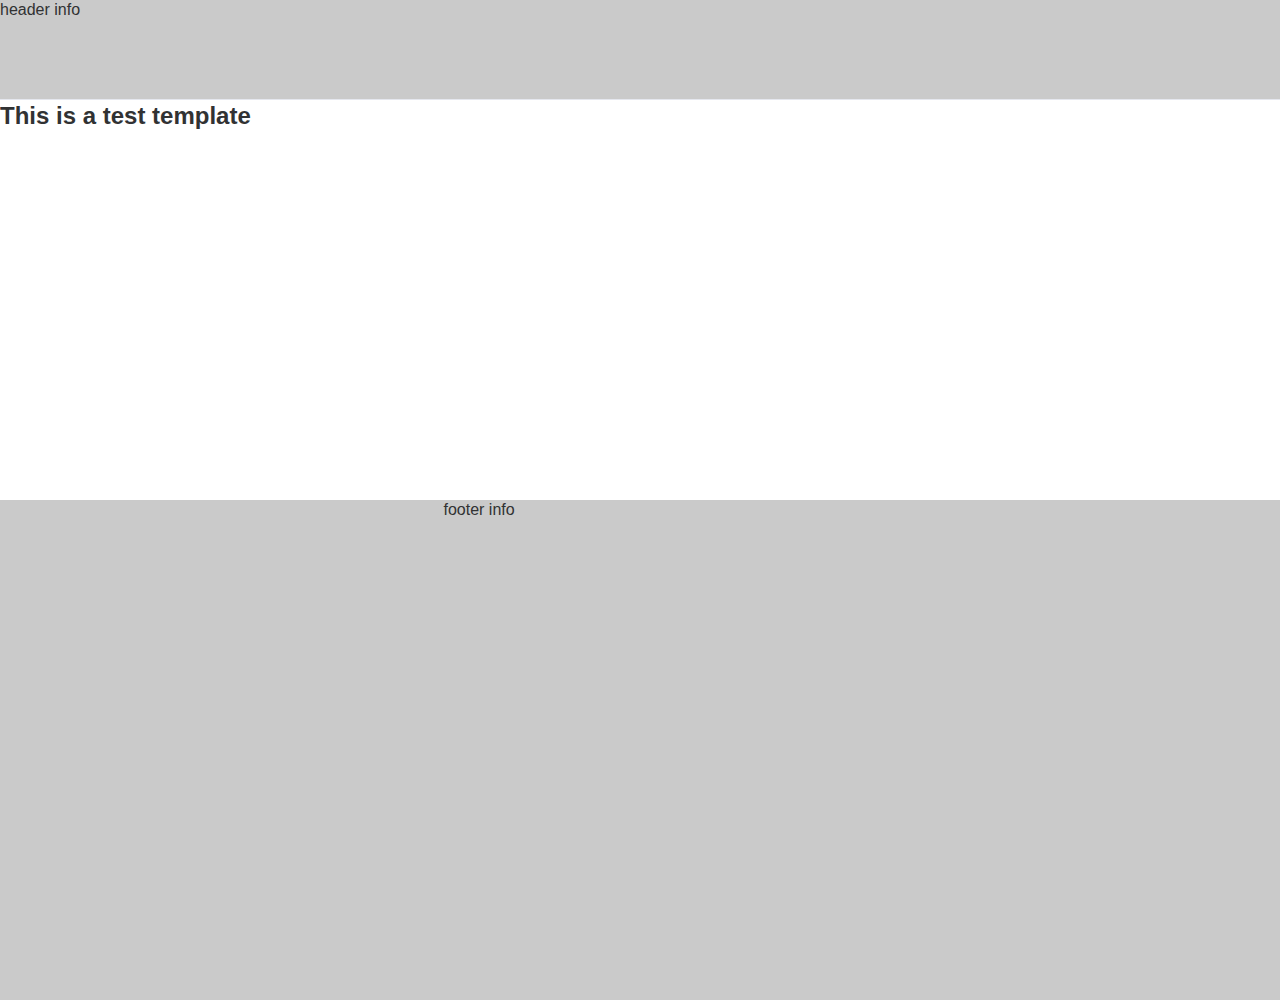
==== commit 5d19ab58: "test template" ====
--- a/index.html
+++ b/index.html
@@ -1,11 +1,11 @@
 <!DOCTYPE html>
-<html lang="ru">
+<html lang="en">
 
 	<head>
 		<meta charset="utf-8">
 		<meta http-equiv="x-ua-compatible" content="ie=edge">
-		<title>Калуга Плаза</title>
-		<meta content="Новогодние корпоративы в отеле Калуга Плаза" name="description">
+		<title>Test template</title>
+		<meta content="" name="description">
 		<meta content="" name="keywords">
 		<meta name="viewport" content="width=device-width, initial-scale=1, minimum-scale=1, maximum-scale=1">
 		<meta content="telephone=no" name="format-detection">
@@ -18,241 +18,30 @@
 
 	<body>
 		<!-- header -->
-		<header>
-			<div class="header__top">
-				<div class="header__logo"></div>
-				<div class="header__desktop-info">
-					<div class="block1__phone">
-						<a href="tel:+79208794949">+7 920 879 49 49</a>
-						<a href="tel:+74842777110">+7 4842 777 110</a>
-					</div>	
-					<div class="block1__address">2-Тульский <br> переулок, 1</div>
-				</div>
-				<button type="button" class="btn header__btn callback"><span>забронировать</span></button>
-				<a href="https://wa.me/79208794949" class="header__whatsapp"></a>
-				<button class="header__burger">
-					<span class="line line--1"></span>
-					<span class="line line--2"></span> 
-					<span class="line line--3"></span>
-					<span class="line line--4"></span>
-				</button>
-			</div>
-			<div class="header__menu">
-				<div class="header__menu-wrap">
-					<div class="header__links">
-						<div class="header__phones">
-							<a href="tel:+79208794949"><span>+7 920 879 49 49</span></a>
-							<a href="tel:+74842777110"><span>+7 4842 777 110</span></a>
-						</div>
-						<div class="header__address">2-Тульский	<br> переулок, 1</div>
-						<a class="header__email" href="mailto:banket@kalugaplaza.ru"><span>banket@kalugaplaza.ru</span></a>
-					</div>
-					<div class="header__links">
-						<div class="header__phones">
-							<a href="tel:+79208794949"><span>+7 920 879 49 49</span></a>
-							<a href="tel:+74842777110"><span>+7 4842 777 110</span></a>
-						</div>
-						<div class="header__address">2-Тульский	<br> переулок, 1</div>
-						<a class="header__email" href="mailto:banket@kalugaplaza.ru"><span>banket@kalugaplaza.ru</span></a>
-					</div>
-					<div class="header__links">
-						<div class="header__phones">
-							<a href="tel:+79208794949"><span>+7 920 879 49 49</span></a>
-							<a href="tel:+74842777110"><span>+7 4842 777 110</span></a>
-						</div>
-						<div class="header__address">2-Тульский	<br> переулок, 1</div>
-						<a class="header__email" href="mailto:banket@kalugaplaza.ru"><span>banket@kalugaplaza.ru</span></a>
-					</div>
-					<div class="header__links">
-						<div class="header__phones">
-							<a href="tel:+79208794949"><span>+7 920 879 49 49</span></a>
-							<a href="tel:+74842777110"><span>+7 4842 777 110</span></a>
-						</div>
-						<div class="header__address">2-Тульский	<br> переулок, 1</div>
-						<a class="header__email" href="mailto:banket@kalugaplaza.ru"><span>banket@kalugaplaza.ru</span></a>
-					</div>
-					<div class="header__info">
-						<p>© Гостиница «Kaluga Plaza», 2021</p>
-						<div class="header__social">
-							<a href="https://www.tripadvisor.ru/Hotel_Review-g798118-d2330123-Reviews-Kaluga_Plaza-Kaluga_Kaluga_Oblast_Central_Russia.html" class="tr"></a>
-							<a href="#" class="vk"></a>
-							<a href="https://www.instagram.com/kalugaplaza_banket/" class="inst"></a>
-						</div>
-					</div>
-				</div> 
-			</div>
+		<header style="height: 100px;background: #cacaca;">
+			<div class="header">header info</div>
 		</header>
 		<!-- header --> 
 
 		<!-- main -->
-		<main>
+		<main style="height: 500px;">
 			<section class="block1">
-				<div class="wrapper">
-					<div class="block1__info">
-						<div class="block1__phone">
-							<a href="tel:+79208794949">+7 920 879 49 49</a>
-							<a href="tel:+74842777110">+7 4842 777 110</a>
-						</div>
-						<div class="block1__svg"></div>
-						<div class="block1__address">2-Тульский <br> переулок, 1</div>
-					</div>
-					<div class="block1__btns">
-						<button type="button" class="btn header__btn callback" class="btn block1__btn callback"><span>забронировать</span></button>
-						<a href="https://wa.me/79208794949" class="block1__btn2"><span>Связаться по WhatsApp</span></a>
-					</div>
-				</div>
-			</section>
-			<section class="block2">
-				<div class="wrapper">
-					<h2>В программе</h2>
-					<div class="row g-0 jcb">
-						<div class="col-6 col-md-4 col-lg-auto">
-							<img src="assets/img/p1.png" alt="pic">
-							<p>Зажигательные <br> ведущие</p>
-						</div>
-						<div class="col-6 col-md-4 col-lg-auto">
-							<img src="assets/img/p2.png" alt="pic">
-							<p>Интерактив <br> от Деда мороза</p>
-						</div>
-						<div class="col-6 col-md-4 col-lg-auto">
-							<img src="assets/img/p3.png" alt="pic">
-							<p>Новогодняя <br> фотосессия</p>
-						</div>
-						<div class="col-6 col-md-4 col-lg-auto">
-							<img src="assets/img/p4.png" alt="pic">
-							<p>Розыгрыш <br> подарков</p>
-						</div>
-						<div class="col-6 col-md-4 col-lg-auto">
-							<img src="assets/img/p5.png" alt="pic">
-							<p>Танцы до упаду</p>
-						</div>
-					</div>
-					<div class="block2__menu">
-						<div class="block2__txt">
-							<h2>Праздничное меню</h2>
-							<p>Стоимость от 4 400 ₽ за человека</p>
-							<a href="assets/img/menu2.pdf" target="_blank" class="block2__link">Скачать меню, pdf 3mB</a>
-						</div>
-					</div>
-				</div>
-			</section>
-			<section class="block3">
-				<div class="wrapper">
-					<h2>Фото зала</h2>
-					<div class="row g-0 block3__row">
-						<div class="col-6 col-md-4 col-lg-2">
-							<a class="block3__item" href="assets/img/sl1.jpg" data-fancybox="gallery">
-								<img src="assets/img/s1.jpg" alt="pic">
-							</a>
-						</div>
-						<div class="col-6 col-md-4 col-lg-6">
-							<a class="block3__item" href="assets/img/sl2.jpg" data-fancybox="gallery">
-								<img src="assets/img/s2.jpg" alt="pic">
-							</a>
-						</div>
-						<div class="col-6 col-md-4 col-lg-2">
-							<a class="block3__item" href="assets/img/sl3.jpg" data-fancybox="gallery">
-								<img src="assets/img/s3.jpg" alt="pic">
-							</a>
-						</div>
-						<div class="col-6 col-md-4 col-lg-2">
-							<a class="block3__item" href="assets/img/sl4.jpg" data-fancybox="gallery">
-								<img src="assets/img/s4.jpg" alt="pic">
-							</a>
-						</div>
-						<div class="col-6 col-md-4 col-lg-6">
-							<a class="block3__item" href="assets/img/sl5.jpg" data-fancybox="gallery">
-								<img src="assets/img/s5.jpg" alt="pic">
-							</a>
-						</div>
-						<div class="col-6 col-md-4 col-lg-6">
-							<a class="block3__item" href="assets/img/sl6.jpg" data-fancybox="gallery">
-								<img src="assets/img/s6.jpg" alt="pic">
-							</a>
-						</div>
-					</div>
-					<form class="block3__form" method="post" id="form">
-						<div class="block3__form-row">
-							<div class="block3__form-col1">
-								<h2>Забронируйте место</h2>	
-								<p class="block3__form-info">Мы уже ждем вас в отеле Калуга Плаза</p>
-							</div>
-							<div class="block3__form-col2">
-								<div class="block3__form-row">
-									<div class="block3__form-wrap">
-										<p class="block3__form-heading">Ваш телефон</p>
-										<input class="mask" type="tel" name="phone" placeholder="+7 999 999-99-99" required>
-									</div>
-									<div class="block3__form-wrap">
-										<p class="block3__form-heading">Ваше имя</p>
-										<input type="text" name="name" placeholder="Александров Александр" required>
-									</div>
-								</div>
-								<div class="block3__form-row">
-									<button type="submit" class="btn block3__btn"><span>Отправить</span></button>
-									<a href="https://wa.me/79208794949" class="btn2 block3__btn2"><span>Связаться по WhatsApp</span></a>
-								</div>
-								<div class="block3__checkbox">
-									<input type="checkbox" name="agreement" id="agreement" required checked>
-									<label for="agreement">Я прочитал и принимаю <a href="#">условия пользовательского соглашения</a></label>
-								</div>
-							</div>
-						</div>
-						<div class="sent sent--form">
-							<button type="button" class="sent__close"></button>
-							<img src="assets/img/sent.png" alt="pic">
-							<div class="sent__title">Ваша заявка принята</div>
-							<p>Наш менеджер перезвонит вам в течение 15 минут для уточнения деталей</p>
-							<a href="https://wa.me/79208794949" class="btn2 sent__btn"><span>Связаться по WhatsApp</span></a>
-						</div>
-					</form>
-				</div>
+				<h1>This is a test template</h1>
 			</section>
 		</main>
 		<!-- main -->
 
 		<!-- footer -->
-		<footer>
+		<footer style="height: 500px;background: #cacaca;">
 			<div class="wrapper">
 				<div class="footer__wrap">
-					<p>© Гостиница «Kaluga Plaza», 2021</p>
-					<div class="footer__social">						
-						<a href="https://www.tripadvisor.ru/Hotel_Review-g798118-d2330123-Reviews-Kaluga_Plaza-Kaluga_Kaluga_Oblast_Central_Russia.html" class="tr"></a>
-						<a href="#" class="vk"></a>
-						<a href="https://www.instagram.com/kalugaplaza_banket/" class="inst"></a>
-					</div>
+					footer info
+
 				</div>
 			</div>
 		</footer>
 		<!-- footer -->
 
-		<!-- modal -->
-		<div class="modal-overlay"></div>
-		<form class="modal" method="post">
-			<button type="button" class="modal__close"></button>
-			<div class="modal__title">Забронируйте место</div>
-			<div class="modal__txt">Мы уже ждем вас в отеле Калуга Плаза</div>
-			<p class="modal__heading">Ваш телефон</p>
-			<input class="modal__input mask" type="tel" name="phone" placeholder="+7 999 999-99-99" required>
-			<p class="modal__heading">Ваше имя</p>
-			<input class="modal__input" type="text" name="name" placeholder="Александров Александр" required>
-			<button type="submit" class="btn block3__btn"><span>Отправить</span></button>
-			<a href="https://wa.me/79208794949" class="btn2 block3__btn2"><span>Связаться по WhatsApp</span></a>
-			<div class="block3__checkbox">
-				<input type="checkbox" name="agreement" id="agreement2" required checked>
-				<label for="agreement2">Я прочитал и принимаю <a href="#">условия <br> пользовательского соглашения</a></label>
-			</div>
-			<div class="sent">
-				<button type="button" class="sent__close"></button>
-				<div class="sent__wrap">
-					<img src="assets/img/sent.png" alt="pic">
-					<div class="sent__title">Ваша заявка принята</div>
-					<p>Наш менеджер перезвонит вам в течение 15 минут для уточнения деталей</p>
-					<a href="https://wa.me/79208794949" class="btn2 block3__btn2"><span>Связаться по WhatsApp</span></a>
-				</div>				
-			</div>
-		</form>
-		<!-- modal -->
 
 		<script src="assets/js/jquery360.min.js"></script>
 		<script src="assets/js/fancybox4.min.js"></script>
--- a/assets/css/index.css
+++ b/assets/css/index.css
@@ -421,1798 +421,6 @@
   background: #fff;
   border-bottom: 1px solid #E5E7EE; 
 }
-.btn{
-  display: block;
-  background: linear-gradient(180deg, #CA020E 49.42%, #BB000B 100%);
-  font-weight: bold;
-  font-size: 16px;
-  line-height: 20px;
-  color: #FFFFFF;
-  text-align: center;
-  text-transform: uppercase;
-  border-radius: 16px;
-  padding-top: 14px;
-  padding-bottom: 14px;
-}
-.btn2{
-  display: flex;
-  justify-content: center;
-  align-items: center;
-  background: #fff;
-  font-weight: bold;
-  font-size: 16px;
-  line-height: 18px;
-  text-transform: uppercase;
-  border-radius: 16px;
-  color: #3F826D;
-  border: 2px solid #3F826D;
-  padding-top: 13px;
-  padding-bottom: 13px;
-}
-.btn2 span{
-  position: relative;
-  padding-left: 29px;
-}
-.btn2 span::after{
-  position: absolute;
-  content: "";
-  top: 50%;
-  margin-top: -14px;
-  left: 0;
-  width: 27px;
-  height: 27px;
-  background: url('../img/wh2.svg') no-repeat center;
-  background-size: contain;
-}
-.block1__btns .btn2 span::after{
-  background: url('../img/wh.svg') no-repeat center;
-  background-size: contain;
-}
-.header__top{
-  display: -webkit-flex;
-	display: -moz-flex;
-	display: -ms-flex;
-	display: -o-flex;
-	display: flex;
-	-webkit-flex-wrap: wrap;
-	-moz-flex-wrap: wrap;
-	-ms-flex-wrap: wrap;
-	-o-flex-wrap: wrap;
-	flex-wrap: wrap;
-	align-items: center;	
-	-webkit-align-items: center;
-  justify-content: flex-end;
-	-webkit-justify-content: flex-end;
-  width: 100%;
-  padding-left: 16px;
-  padding-right: 16px;
-  padding-top: 14px;
-  padding-bottom: 14px;   
-  position: relative;
-}
-.header__logo{
-  display: block;
-  width: 36px;
-  height: 24px;
-  background: url('../img/logo-mobile.svg') no-repeat center;
-  background-size: contain;
-  position: absolute;
-  top: 50%;
-  margin-top: -12px;
-  left: 16px;
-}
-.header__desktop-info{
-  display: none;
-}
-.header__btn{
-  width: 123px;
-  padding-top: 10px;
-  padding-bottom: 10px;
-  font-size: 12px;
-  line-height: 12px;
-  margin-right: 22px;
-  border-radius: 10px;
-}
-.block1__btns .header__btn{
-  width: 100%;
-  margin-right: 0;
-  padding-top: 14px;
-  padding-bottom: 14px;
-  font-size: 16px;
-  line-height: 20px;
-}
-.header__whatsapp{
-  display: block;
-  width: 30px;
-  height: 30px;
-  background: url('../img/wh.svg') no-repeat center;
-  background-size: contain;
-  margin-right: 20px;
-}
-.header__burger{
-  display: block;
-  width: 24px;
-  height: 24px;
-  position: relative;
-}
-.line{
-	display: block;
-	position: absolute;
-	width: 20px;
-	height: 2px;
-	border-radius: 2px;
-	background: #838C96;
-	left: 2px;
-	-webkit-transition: 0.3s ease;
-	-moz-transition: 0.3s ease;
-	-ms-transition: 0.3s ease;
-	-o-transition: 0.3s ease;
-	transition: 0.3s ease;
-}
-.line--1{
-	top: 6px;
-  -webkit-transition: 0.15s ease;
-  -moz-transition: 0.15s ease;
-  -ms-transition: 0.15s ease;
-  -o-transition: 0.15s ease;
-  transition: 0.15s ease;
-}
-.line--2{
-	top: 11px;	
-}
-.line--3{
-	top: 11px;	
-}
-.line--4{
-	top: 16px;
-  -webkit-transition: 0.15s ease;
-  -moz-transition: 0.15s ease;
-  -ms-transition: 0.15s ease;
-  -o-transition: 0.15s ease;
-  transition: 0.15s ease;
-}
-.menu-opened .line--1, .menu-opened .line--4{
-	top: 11px;
-	opacity: 0;
-}
-.menu-opened .line--3{
-	transform: rotate(45deg);
-}
-.menu-opened .line--2{
-	transform: rotate(-45deg);
-}
-.header__menu{
-  display: none;
-  position: fixed;
-  top: 60px;
-  left: 0;
-  width: 100%;
-  height: calc(100% - 60px);
-  height: -webkit-calc(100% - 60px);
-  overflow-y: auto;
-  z-index: 10;
-  background: url('../img/pattern1.png');
-  padding: 40px 16px;
-}
-.header__menu-wrap{
-  display: block;
-  width: 100%;
-  height: 100%;
-}
-.header__phones{
-  display: block;
-  padding-left: 62px;
-  position: relative;
-  margin-bottom: 40px;
-}
-.header__phones::after{
-  position: absolute;
-  content: "";
-  top: 50%;
-  margin-top: -24px;
-  left: 0;
-  width: 48px;
-  height: 48px;
-  background: #FFFFFF url('../img/call-phone.svg') no-repeat center;
-  border: 2px solid #3F826D;
-  border-radius: 50%;
-}
-.header__phones a{
-  display: block;
-  color: #0071C4;
-  font-weight: bold;
-  font-size: 18px;
-  line-height: 1.3;
-  margin-bottom: 10px;
-}
-.header__phones a:last-child{
-  margin-bottom: 0;
-}
-.header__phones a span{
-  border-bottom: 2px solid #0071C4;
-}
-.header__address{
-  display: block;
-  padding-left: 62px;
-  position: relative;
-  margin-bottom: 40px;
-  font-weight: bold;
-  font-size: 18px;
-  line-height: 1.3;
-}
-.header__address::after{
-  position: absolute;
-  content: "";
-  top: 50%;
-  margin-top: -24px;
-  left: 0;
-  width: 48px;
-  height: 48px;
-  background: #FFFFFF url('../img/pin.svg') no-repeat center;
-  border: 2px solid #3F826D;
-  border-radius: 50%;
-}
-.header__email{
-  display: block;
-  padding-left: 62px;
-  position: relative;
-  margin-bottom: 40px;
-  color: #0071C4;
-  font-weight: bold;
-  font-size: 18px;
-  line-height: 1.3;
-}
-.header__email span{
-  border-bottom: 2px solid #0071C4;
-}
-.header__email::after{
-  position: absolute;
-  content: "";
-  top: 50%;
-  margin-top: -24px;
-  left: 0;
-  width: 48px;
-  height: 48px;
-  background: #FFFFFF url('../img/mail.svg') no-repeat center;
-  border: 2px solid #3F826D;
-  border-radius: 50%;
-}
-.header__info p{
-  display: block;
-  font-size: 16px;
-  line-height: 24px;
-  color: #313233;
-  margin-bottom: 40px;
-}
-.header__social{
-  display: -webkit-flex;
-	display: -moz-flex;
-	display: -ms-flex;
-	display: -o-flex;
-	display: flex;
-	-webkit-flex-wrap: wrap;
-	-moz-flex-wrap: wrap;
-	-ms-flex-wrap: wrap;
-	-o-flex-wrap: wrap;
-	flex-wrap: wrap;
-	align-items: center;	
-	-webkit-align-items: center;
-}
-.header__social a{
-  display: block;
-  width: 32px;
-  height: 32px;
-  margin-right: 20px;
-  -webkit-filter: grayscale(1);
-  filter: grayscale(1);
-}
-.header__social a:last-child{
-  margin-right: 0;
-}
-.inst{
-  background: url('../img/inst.svg') no-repeat center;
-  background-size: contain;
-}
-.vk{
-  background: url('../img/vk.svg') no-repeat center;
-  background-size: contain;
-}
-.tw{
-  background: url('../img/tw.svg') no-repeat center;
-  background-size: contain;
-}
-.tr{
-  background: url('../img/trip.svg') no-repeat center;
-  background-size: contain;
-}
-.block1{
-  display: block;
-  padding-top: 30px;
-  padding-bottom: 40px;
-  width: 100%;
-  min-height: 498px;
-  background: url('../img/bg360.png') no-repeat center top;
-}
-.block1__phone{
-  display: block;
-  padding-left: 42px;
-  position: relative;
-  margin-bottom: 12px;
-}
-.block1__address{
-  display: block;
-  padding-left: 42px;
-  position: relative;
-  color: #313233;
-  font-weight: bold;
-  font-size: 16px;
-}
-.block1__info .block1__address{
-  color: #fff;
-}
-.block1__address::after{
-  position: absolute;
-  content: "";
-  top: 50%;
-  margin-top: -16px;
-  left: 0;
-  width: 32px;
-  height: 32px;
-  background: #FFFFFF url('../img/pin.svg') no-repeat center;
-  background-size: 65%;
-  border: 2px solid #3F826D;
-  border-radius: 50%;
-}
-.block1__phone::after{
-  position: absolute;
-  content: "";
-  top: 50%;
-  margin-top: -16px;
-  left: 0;
-  width: 32px;
-  height: 32px;
-  background: #FFFFFF url('../img/call-phone.svg') no-repeat center;
-  background-size: 65%;
-  border: 2px solid #3F826D;
-  border-radius: 50%;
-}
-.block1__phone a{
-  display: block;
-  color: #313233;
-  font-weight: bold;
-  font-size: 16px;
-  line-height: 21px;
-}
-.block1__phone a:last-child{
-  margin-bottom: 0;
-}
-.block1__info .block1__phone a{
-  color: #fff;
-}
-.block1__svg{
-  display: none;
-}
-.block1__location{
-  display: block;
-  width: 100%;
-  max-width: 288px;
-  margin-left: auto;
-  margin-right: auto;
-  margin-top: 180px;
-  font-size: 20px;
-  line-height: 24px;
-  color: #fff;
-  text-align: center;
-}
-.block1__btns{
-  margin-top: 228px;
-}
-.block1__btn{
-  width: 100%;
-}
-.block1__btn2{
-  margin-top: 10px;
-  display: flex;
-  justify-content: center;
-  background: #fff;
-  font-weight: bold;
-  font-size: 16px;
-  line-height: 18px;
-  text-transform: uppercase;
-  border-radius: 16px;
-  color: #3F826D;
-  border: 2px solid #3F826D;
-  padding-top: 13px;
-  padding-bottom: 13px;
-}
-.block1__btn2 span{
-  position: relative;
-  padding-left: 32px;
-}
-.block1__btn2 span::after {
-  position: absolute;
-  content: "";
-  top: 50%;
-  margin-top: -14px;
-  left: 0;
-  width: 26px;
-  height: 26px;
-  background: url('../img/wh.svg') no-repeat center;
-  background-size: contain;
-}
-.block2{
-  padding-bottom: 40px;
-}
-.block2 h2, .block3 h2{
-  text-align: center;
-}
-.block2 .row{
-  margin-top: 25px;
-}
-.block2 .row .col-6{
-  margin-bottom: 40px;
-}
-.block2 .row img{
-  display: block;
-  width: auto;
-  max-width: 108px;
-  margin-left: auto;
-  margin-right: auto;
-  margin-bottom: 10px;
-}
-.block2 .row p{
-  display: block;
-  text-align: center;
-  font-weight: bold;
-  font-size: 16px;
-  line-height: 20px;
-}
-.block2__menu{
-  display: block;
-  position: relative;
-  background-image: url('../img/pl2-320.png');
-  background-repeat: no-repeat;
-  background-position: center bottom;
-  background-size: cover;
-  border-radius: 16px;
-  padding-top: 32px;
-  padding-bottom: 150px;
-  padding-left: 20px;
-  padding-right: 20px;
-  margin-top: 11px; 
-}
-
-.block2__txt h2{
-  margin-bottom: 12px;
-  text-align: left;
-}
-.block2__txt p{
-  font-size: 18px;
-  line-height: 22px;
-}
-.block2__link{
-  display: block;
-  margin-top: 24px;
-  border: 2px solid #3F826D;
-  background: #3F826D;
-  box-sizing: border-box;
-  border-radius: 16px;
-  text-align: center;
-  padding-top: 12px;
-  padding-bottom: 12px;
-  font-size: 16px;
-  line-height: 20px;
-  text-align: center;
-  text-transform: uppercase;
-  color: #FFFFFF;
-  font-weight: 700;
-  margin-left: auto;
-  margin-right: auto;
-}
-.block3{
-  padding-bottom: 40px;
-}
-.block3__row{
-  margin-top: 19px;
-  margin-left: -5px;
-  margin-right: -5px;
-}
-.block3__item{
-  display: block;
-  width: 100%;
-  height: 194px;  
-  padding: 5px;
-}
-.block3__item img{
-  display: block;
-  width: 100%;
-  max-width: 100%;
-  height: 100%;
-  object-fit: cover;
-  border-radius: 16px;
-  overflow: hidden;
-}
-.block3__form{
-  display: block;
-  position: relative;
-  margin-top: 35px;
-  background: #FFFFFF;
-  border-radius: 16px;
-  box-shadow: 0 14px 24px rgba(0, 0, 0, 0.35);
-  padding: 32px 20px;
-  position: relative;
-  background-image: url('../img/pl-bg.png');
-  background-repeat: no-repeat;
-  background-position: center bottom;
-  background-size: cover;
-}
-.block3__form-info{
-  display: block;
-  width: 100%;
-  margin-top: 12px;
-  font-size: 18px;
-  line-height: 21px;
-  margin-bottom: 16px;
-  font-weight: 700;
-}
-.block3__form-heading{
-  display: block;
-  width: 100%;
-  margin-bottom: 8px;
-  font-size: 16px;
-  line-height: 24px;
-  font-weight: 700;
-}
-.block3__form-wrap input{
-  appearance: none;
-  -webkit-appearance: none;
-  display: block;
-  width: 100%;
-  background: #FFFFFF;
-  border: 1px solid #E5E7EE;
-  box-sizing: border-box;
-  border-radius: 16px;
-  padding: 11px 16px;
-  color: #313233;
-  font-size: 16px;
-  line-height: 24px;
-  margin-bottom: 12px;
-}
-.block3__form-wrap input::-webkit-input-placeholder { 
-	color: #838C96;
-}
-.block3__form-wrap input::-moz-placeholder { 
-	color: #838C96;
-}
-.block3__form-wrap input:-ms-input-placeholder { 
-	color: #838C96;
-}
-.block3__form-wrap input:-moz-placeholder { 
-	color: #838C96;
-}
-.block3__btn{
-  width: 100%;
-  margin-top: 16px;
-}
-.block3__btn2{
-  margin-top: 18px;
-  background: #3F826D;
-  color: #fff;
-  padding-top: 4px;
-  padding-bottom: 4px;
-  min-height: 48px;
-}
-.block3__btn2 span{
-  display: block;
-  max-width: 150px;
-}
-.block3__checkbox{
-  display: block;
-  margin-top: 16px;
-  position: relative;
-  color: #838C96;
-  font-size: 14px;
-  line-height: 22px;
-  padding-left: 32px;
-}
-.block3__checkbox input{
-  position: absolute;
-  opacity: 0;
-  z-index: -1;
-}
-.block3__checkbox label{
-  display: block;
-  position: relative;
-  z-index: 1;  
-}
-.block3__checkbox label a{
-  color: #838C96;
-  text-decoration: underline;
-}
-.block3__checkbox label::after{
-  position: absolute;
-  content: "";
-  top: 9px;
-  left: -32px;
-  width: 20px;
-  height: 20px;
-  background: #FFFFFF;
-  border: 2px solid #838C96;
-  box-sizing: border-box;
-  border-radius: 4px;
-  z-index: 0;
-}
-.block3__checkbox label::before{
-  position: absolute;
-  content: "";
-  top: 9px;
-  left: -32px;
-  width: 20px;
-  height: 20px;
-  background: url('../img/check.svg') no-repeat center;
-  box-sizing: border-box;
-  border-radius: 4px;
-  z-index: 1;
-  opacity: 0;
-}
-.block3__checkbox input:checked + label::before{
-  opacity: 1;
-}
-.block4{
-  display: block;
-  width: 100%;
-}
-.block4__map{
-  display: block;
-  width: 100%;
-  height: 320px;
-}
-.block4__window{
-  display: block;
-  padding: 12px 16px 34px 16px;
-  margin-left: -16px;
-  margin-right: -16px;
-  background: #FFFFFF;
-  box-shadow: 0px 14px 24px rgba(0, 0, 0, 0.35);
-}
-.block4__phone{
-  display: block;
-  margin-top: 24px;
-  padding-left: 38px;
-  background: url('../img/call-phone-bl.svg') no-repeat left 2px;
-  margin-bottom: 24px;
-}
-.block4__phone a {
-  display: block;
-  color: #0071C4;
-  font-weight: bold;
-  font-size: 18px;
-  line-height: 1.3;
-  margin-bottom: 10px;
-}
-.block4__phone a:last-child {
-  margin-bottom: 0;
-}
-.block4__phone a span {
-  border-bottom: 2px solid #0071C4;
-}
-.block4__address {
-  display: block;
-  padding-left: 38px;
-  position: relative;
-  margin-bottom: 26px;
-  font-weight: bold;
-  font-size: 18px;
-  line-height: 1.3;
-  background: url('../img/pin-bl.svg') no-repeat left top;
-}
-.block4__email {
-  display: block;
-  padding-left: 38px;
-  position: relative;
-  color: #0071C4;
-  font-weight: bold;
-  font-size: 18px;
-  line-height: 1.3;
-  background: url('../img/mail-bl.svg') no-repeat left top;
-}
-.block4__email span {
-  border-bottom: 2px solid #0071C4;
-}
-footer{
-  display: block;
-  padding-top: 20px;
-  padding-bottom: 20px;
-}
-.footer__wrap{
-  width: 100%;
-}
-.footer__wrap p{
-  display: block;
-  text-align: center;
-  width: 100%;
-  font-size: 16px;
-  line-height: 24px;
-  margin-bottom: 16px;
-}
-.footer__social{
-  display: -webkit-flex;
-	display: -moz-flex;
-	display: -ms-flex;
-	display: -o-flex;
-	display: flex;
-	-webkit-flex-wrap: wrap;
-	-moz-flex-wrap: wrap;
-	-ms-flex-wrap: wrap;
-	-o-flex-wrap: wrap;
-	flex-wrap: wrap;
-	align-items: center;	
-	-webkit-align-items: center;	
-	justify-content: center;
-	-webkit-justify-content: center;
-  width: 100%;
-}
-.footer__social a {
-  display: block;
-  width: 32px;
-  height: 32px;
-  margin-right: 20px;
-  -webkit-filter: grayscale(1);
-  filter: grayscale(1);
-}
-.footer__social a:last-child{
-  margin-right: 0;
-}
-.modal-overlay{
-  display: none;
-  position: fixed;
-  top: 0;
-  left: 0;
-  width: 100%;
-  height: 100%;
-  background: rgba(0,0,0,0.7);
-  z-index: 11;
-}
-@media (min-width: 1200px){
-  .modal-overlay{
-    background: rgba(0,0,0,0.5);
-  }
-}
-.modal{
-  display: none;
-  position: fixed;
-  top: 0;
-  left: 0;
-  width: 100%;
-  height: 100vh;
-  background: #fff;
-  z-index: 12;
-  padding-top: 60px;
-  padding-bottom: 60px;
-  padding-left: 20px;
-  padding-right: 20px;
-  right: 0;
-  bottom: 0;
-  margin: auto;
-  background: url('../img/mod-bg-320.png') no-repeat center;
-  background-size: cover;
-  overflow: visible;
-}
-@media (min-width: 768px){
-  .modal{
-    border-radius: 16px;
-  }
-}
-.modal__close{
-  display: block;
-  position: absolute;
-  top: 16px;
-  right: 16px;
-  width: 32px;
-  height: 32px;
-  border: 2px solid #838C96;
-  box-sizing: border-box;
-  background: #fff url('../img/close.svg') no-repeat center;
-  border-radius: 50%;
-}
-.modal__title{
-  font-weight: bold;
-  font-size: 27px;
-  line-height: 36px;
-  margin-bottom: 16px;
-}
-@media (min-width: 768px){
-  .modal__title{
-    font-size: 32px;
-    line-height: 40px;
-  }
-}
-.modal__txt{
-  font-size: 18px;
-  line-height: 21px;
-  margin-bottom: 16px;
-}
-.modal__heading {
-  display: block;
-  width: 100%;
-  margin-bottom: 12px;
-  font-size: 20px;
-  line-height: 26px;
-}
-.modal__input {
-  appearance: none;
-  -webkit-appearance: none;
-  display: block;
-  width: 100%;
-  background: #FFFFFF;
-  border: 1px solid #E5E7EE;
-  box-sizing: border-box;
-  border-radius: 16px;
-  padding: 11px 16px;
-  color: #313233;
-  font-size: 16px;
-  line-height: 24px;
-  margin-bottom: 18px;
-}
-.modal__input::-webkit-input-placeholder { 
-	color: #838C96;
-}
-.modal__input::-moz-placeholder { 
-	color: #838C96;
-}
-.modal__input:-ms-input-placeholder { 
-	color: #838C96;
-}
-.modal__input:-moz-placeholder { 
-	color: #838C96;
-}
-.modal .block3__btn2{
-  padding-top: 4px;
-  padding-bottom: 4px;
-}
-.sent{
-  display: none;
-  position: absolute;
-  top: 0;
-  left: 0;
-  width: 100%;
-  height: 100%;
-  background: url('../img/sent-bg.png');
-  padding: 60px 20px;
-  z-index: 2;
-  border-radius: 16px;
-}
-.sent__close{
-  display: block;
-  position: absolute;
-  top: 20px;
-  right: 20px;
-  width: 32px;
-  height: 32px;
-  border: 2px solid #838C96;
-  box-sizing: border-box;
-  background: #fff url('../img/close.svg') no-repeat center;
-  border-radius: 50%;
-  z-index: 3;
-}
-.sent img{
-  display: block;
-  width: auto;
-  max-width: 100%;
-  margin-left: auto;
-  margin-right: auto;
-  object-fit: contain;
-}
-.sent__title{
-  display: block;
-  font-weight: bold;
-  font-size: 24px;
-  line-height: 32px;
-  margin-top: 32px;
-}
-.sent p{
-  display: block;
-  font-size: 18px;
-  line-height: 21px;
-  margin-top: 12px;
-}
-.sent__btn{
-  margin-top: 16px;
-}
-.sent__wrap{
-  display: -webkit-flex;
-	display: -moz-flex;
-	display: -ms-flex;
-	display: -o-flex;
-	display: flex;
-	-webkit-flex-wrap: wrap;
-	-moz-flex-wrap: wrap;
-	-ms-flex-wrap: wrap;
-	-o-flex-wrap: wrap;
-	flex-wrap: wrap;
-	flex-direction: column;
-  -webkit-flex-direction: column;
-	justify-content: center;
-	-webkit-justify-content: center;
-  width: 100%;
-  height: 100%;
-}
-@media (min-width: 360px){
-  .modal .block3__btn2{
-    padding-top: 13px;
-    padding-bottom: 13px;
-    padding-right: 0;
-  }
-  .block3__btn2 span{
-    max-width: none;
-  }
-}
-@media (min-width: 768px){
-  .block3__form::before{
-    position: absolute;
-    content: "";
-    bottom: -40px;
-    left: -184px;
-    width: 306px;
-    height: 308px;
-    background: url('../img/bush.png') no-repeat center bottom;
-    border-radius: 0 0 16px 16px;
-    z-index: -1;
-  }
-  .block3__form::after{
-    position: absolute;
-    content: "";
-    top: -35px;
-    right: -20px;
-    width: 174px;
-    height: 184px;
-    background: url('../img/ball2.png') no-repeat center bottom;
-    background-size: contain;
-    z-index: 1;
-  }
-  .sent__wrap{
-    padding-left: 52px;
-    padding-right: 52px;
-  }
-  .sent--form{
-    padding: 20px 100px;
-  }
-  .sent--form img{
-    max-width: 180px;
-  }
-  .sent--form .sent__title, .sent--form p, .sent--form .sent__btn{
-    max-width: 360px;
-    margin-left: auto;
-    margin-right: auto;
-  }
-  .sent--form .sent__title{
-    margin-top: 16px;
-  }
-  main{
-    padding-top: 70px;
-  }
-  .wrapper{
-    padding-left: 0;
-    padding-right: 0;
-    max-width: 704px;
-  }
-  .header__top{
-    padding-left: 0;
-    padding-right: 0;
-    padding-top: 11px;
-    padding-bottom: 10px;
-    max-width: 704px;
-    margin-left: auto;
-    margin-right: auto;
-  }
-  .header__logo{
-    width: 200px;
-    height: 45px;
-    top: 14px;
-    left: 0;
-    margin-top: 0;
-    background: url('../img/logo.svg') no-repeat center;
-    background-size: contain;
-  }
-  .header__whatsapp{
-    width: 48px;
-    height: 48px;
-    border-radius: 16px;
-    border: 2px solid #3F826D;
-    background: url('../img/wh.svg') no-repeat center;
-    margin-right: 30px;
-  }
-  .header__btn{
-    margin-right: 32px;
-    font-size: 16px;
-    width: auto;
-    padding: 18px 32px;
-  }
-  .block1__btns .header__btn{
-    padding: 22px 32px;
-    width: 282px;
-    margin-right: 20px;
-  }
-  .header__burger{
-    width: 32px;
-    height: 32px;
-  }
-  .line{
-    width: 28px;
-  }
-  .line--1 {
-    top: 8px;
-  }
-  .line--2 {
-    top: 15px;
-  }
-  .line--3 {
-    top: 15px;
-  }
-  .line--4 {
-    top: 22px;
-  }
-  .menu-opened .line--1, .menu-opened .line--4{
-    top: 15px;
-    opacity: 0;
-  }
-  .header__menu{
-    top: 70px;
-    height: calc(100% - 70px);
-    height: -webkit-calc(100% - 70px);
-    padding: 44px 16px;
-  }
-
-  .modal{
-    width: 460px;
-    max-width: none;
-    height: 628px;
-    background: url('../img/mod-bg.png') no-repeat center;
-    background-size: cover;
-    z-index: 12;
-    padding-top: 60px;
-    padding-bottom: 60px;
-    padding-left: 49px;
-    padding-right: 49px;
-   }
-  .modal__close{
-    width: 48px;
-    height: 48px;
-    top: -58px;
-    right: -58px;
-    background: transparent url('../img/close.svg') no-repeat center;
-  }
-  .modal__title{
-    font-size: 32px;
-    line-height: 40px;
-    margin-bottom: 16px;
-  }
-  .modal__txt{
-    font-size: 23px;
-    line-height: 32px;
-    margin-bottom: 24px;
-  }
-  .modal__heading{
-    font-size: 20px;
-    line-height: 26px;
-    margin-bottom: 12px;
-  }
-  .modal__input{
-    margin-bottom: 16px;
-  }
-  .modal .block3__btn2{
-    padding-top: 13px;
-    padding-bottom: 13px;
-  }
-  .block3__checkbox{
-    margin-top: 18px;
-  }
-  .block1{
-    padding-top: 40px;
-    padding-bottom: 60px;
-    background: Url('../img/bg768.png') no-repeat center top;
-    background-size: cover;
-  }
-  .block1__info{
-    display: -webkit-flex;
-    display: -moz-flex;
-    display: -ms-flex;
-    display: -o-flex;
-    display: flex;
-    -webkit-flex-wrap: wrap;
-    -moz-flex-wrap: wrap;
-    -ms-flex-wrap: wrap;
-    -o-flex-wrap: wrap;
-    flex-wrap: wrap;
-    align-items: center;	
-    -webkit-align-items: center;
-  }
-  .block1__phone{
-    margin-bottom: 0;
-    margin-right: 20px;
-  }
-  .block1__phone, .block1__address{
-    padding-left: 64px;
-  }
-  .block1__phone::after, .block1__address::after{
-    width: 48px;
-    height: 48px;
-    margin-top: -24px;
-    background-size: auto;
-  }
-  .block1__location{
-    margin-top: 260px;
-    max-width: none;
-    font-size: 32px;
-    line-height: 40px;
-  }
-  .block1__btns{
-    display: -webkit-flex;
-    display: -moz-flex;
-    display: -ms-flex;
-    display: -o-flex;
-    display: flex;
-    -webkit-flex-wrap: wrap;
-    -moz-flex-wrap: wrap;
-    -ms-flex-wrap: wrap;
-    -o-flex-wrap: wrap;
-    flex-wrap: wrap;
-    align-items: center;	
-    -webkit-align-items: center;	
-    margin-top: 335px;
-  }
-  .block1__btn{
-    width: 282px;
-    margin-right: 20px;
-    padding-top: 22px;
-    padding-bottom: 22px;
-  }
-  .block1__btn2{
-    margin-top: 0;
-    width: 282px;
-    padding-top: 12px;
-    padding-bottom: 12px;
-    min-height: 64px;
-  }
-  .block1__btn2 span{
-    display: block;
-    max-width: 159px;
-  }
-  h1, h2{
-    font-size: 32px;
-    line-height: 40px;
-  }
-  .block2{
-    padding-bottom: 60px;
-  }
-  .block2 .row img{
-    max-width: 180px;
-  }
-  .block2 .row p{
-    font-size: 18px;
-    line-height: 24px;
-  }
-  .block2 .row .col-6{
-    margin-bottom: 40px;
-  }
-  .block2__menu{
-    margin-top: 40px;
-    padding: 75px 40px;
-    background: url('../img/pl2-768.png') no-repeat center;
-    background-size: cover;
-  }
-  .block2__txt{
-    display: block;
-    width: 100%;
-    max-width: 302px;
-    margin-left: auto;
-    position: relative;
-  }
-
-  .block2__txt h2{
-    margin-bottom: 24px;
-    position: relative;
-    z-index: 1;
-  }
-  .block2__txt p{
-    position: relative;
-    z-index: 1;
-  }
-  .block2__link{
-    margin-top: 32px;
-    position: relative;
-    z-index: 1;
-  }
-  .block3__item{
-    height: 206px;
-  }
-  .block3__row{
-    margin-top: 32px;
-  }
-  .block3__form{
-    margin-top: 55px;
-    padding: 60px 40px;
-  }
-  .block3__form h2{
-    text-align: left;
-  }
-  .block3__form-info{
-    margin-top: 16px;
-    margin-bottom: 30px;
-  }
-  .block3__form-col2{
-    width: 100%;
-  }
-  .block3__form-row{
-    display: -webkit-flex;
-    display: -moz-flex;
-    display: -ms-flex;
-    display: -o-flex;
-    display: flex;
-    -webkit-flex-wrap: wrap;
-    -moz-flex-wrap: wrap;
-    -ms-flex-wrap: wrap;
-    -o-flex-wrap: wrap;
-    flex-wrap: wrap;
-    align-items: center;	
-    -webkit-align-items: center;
-    justify-content: space-between;
-	  -webkit-justify-content: space-between;
-    width: 100%;
-  }
-  .block3__form-wrap{
-    display: block;
-    width: 48.5%;
-  }
-  .block3__form-row .block3__btn{
-    margin-top: 0;
-    width: 48.5%;
-  }
-  .block3__form-row .block3__btn2{
-    margin-top: 0;
-    width: 48.5%;
-  }
-  .block3__form-heading{
-    font-size: 20px;
-    line-height: 26px;
-    margin-bottom: 12px;
-  }
-  .block3__form-wrap input{
-    margin-bottom: 20px;
-  }
-  .block3__checkbox label::before, .block3__checkbox label::after{
-    top: 0;
-  }
-  .block4__map{
-    height: 600px;
-  }
-  .block4__window{    
-    margin-left: 0;
-    margin-right: 0;
-    background: #FFFFFF;
-    box-shadow: 0px 14px 24px 0px rgba(0, 0, 0, 0.35);
-    padding: 40px 32px;
-    position: relative;
-    z-index: 1;
-  }
-  .block4{
-    position: relative;
-  }
-  .block4 .wrapper{
-    position: relative;
-  }
-  .block4__phone{
-    margin-top: 32px;
-  }
-  .footer__wrap{
-    width: 100%;
-    display: -webkit-flex;
-    display: -moz-flex;
-    display: -ms-flex;
-    display: -o-flex;
-    display: flex;
-    -webkit-flex-wrap: wrap;
-    -moz-flex-wrap: wrap;
-    -ms-flex-wrap: wrap;
-    -o-flex-wrap: wrap;
-    flex-wrap: wrap;
-    align-items: center;	
-    -webkit-align-items: center;	
-    justify-content: space-between;
-    -webkit-justify-content: space-between;
-  }
-  .footer__wrap p{
-    width: auto;
-    margin-bottom: 0;
-  }
-  .footer__social{
-    width: auto;
-  }
-  footer{
-    padding-top: 34px;
-    padding-bottom: 34px;
-  }
-  .header__menu-wrap{
-    max-width: 704px;
-    margin-left: auto;
-    margin-right: auto;
-  }
-  .block1__phone a, .block1__address{
-    font-size: 18px;
-  }
-  .block2__menu::before{
-    position: absolute;
-    content: "";
-    top: -114px;
-    left: 0;
-    width: 124px;
-    height: 149px;
-    background: url('../img/ball.png') no-repeat center bottom;
-    background-size: contain;
-  }  
-}
-@media (min-width: 992px){
-  .modal{
-    width: 560px;
-  }
-  .modal__title{
-    font-size: 40px;
-    line-height: 48px;
-  }
-  .block2__menu::before{
-    position: absolute;
-    content: "";
-    top: 136px;
-    left: -142px;
-    width: 212px;
-    height: 254px;
-    background: url('../img/ball.png') no-repeat center bottom;
-    background-size: contain;
-  }
-  .sent__title{
-    font-size: 32px;
-    line-height: 40px;
-  }
-  .sent p{
-    font-size: 20px;
-    line-height: 24px;
-  }
-  .sent--form{
-    padding-left: 310px;
-    padding-top: 40px;
-    padding-bottom: 40px;
-  }
-  .sent--form img{
-    position: absolute;
-    top: 50%;
-    left: 160px;
-    width: 232px;
-    height: 232px;
-    margin-top: -116px;
-    max-width: none;
-  }
-  .sent__wrap {
-      padding-left: 30px;
-      padding-right: 30px;
-  }
-  .wrapper, .header__top, .header__menu-wrap{
-    max-width: 960px;
-  }
-  .block1{
-    background: Url('../img/bg.png') no-repeat center top;
-    background-size: cover;
-  }
-  .block1__phone{
-    margin-right: 0;
-  }
-  .block1__info{
-    justify-content: space-between;
-	  -webkit-justify-content: space-between;
-  }
-  .block1__svg{
-    display: block;
-    width: 184px;
-    height: 96px;
-    background: url('../img/logo2.svg') no-repeat center;
-    background-size: contain;
-  }
-  .block1__location{
-    margin-top: 319px;
-  }
-  .block1__btns{
-    justify-content: center;
-	  -webkit-justify-content: center;
-  }
-  .block1__btn{
-    width: 241px;
-    margin-right: 30px;
-  }
-  .block2 .row{
-    margin-top: 40px;
-  }
-  .block2 .row p{
-    margin-top: 20px;
-  }
-  .block2 .row .col-6{
-    margin-bottom: 0;
-  }
-  .block2__menu{
-    margin-top: 60px;
-    padding: 74px 52px;
-  }
-  .block2__txt{
-    max-width: 413px;
-  }
-  .block2__link{
-    width: 265px;
-  }
-  .block3__form{
-    padding: 60px 52px;
-  }
-  .block3__form-col1{
-    display: block;
-    width: 265px;
-  }
-  .block3__form-col2{
-    width: 560px;
-  }
-  .block3__form-wrap {
-    width: 47.4%;
-  }
-  .block3__form-row .block3__btn{
-    width: 47.4%;
-  } 
-  .block3__form-row .block3__btn2{
-    width: 47.4%;
-  }
-  .block4{
-    width: 100%;
-    height: 600px;
-  }
-  .block4__window{
-    width: 383px;
-    position: absolute;
-    top: 117px;
-    left: 0;
-    z-index: 1;
-  }
-  .block2__txt::after{
-    left: -95px;
-  }
-  .block3__form-info{
-    margin-bottom: 0;
-  }
-}
-@media (min-width: 1200px){
-  .sent__title{
-    font-size: 40px;
-    line-height: 48px;
-    margin-bottom: 16px;
-  }
-  .sent p{
-    margin-top: 0;
-    margin-bottom: 24px;
-  }
-  .sent--form .sent__title, .sent--form p, .sent--form .sent__btn{
-    max-width: 440px;
-  }
-  .sent--form img{
-    max-width: none;
-  }
-  .wrapper, .header__top{
-    max-width: 1160px;
-  }
-  main{
-    padding-top: 0;
-  }
-  header{
-    height: 100px;
-    top: -100px;
-    -webkit-transition: top 0.3s linear;
-    -moz-transition: top 0.3s linear;
-    -ms-transition: top 0.3s linear;
-    -o-transition: top 0.3s linear;
-    transition: top 0.3s linear;
-  }
-  .header__burger{
-    display: none;
-  }
-  .slide{
-    top: 0;
-  }
-  .header__whatsapp{
-    margin-right: 0;
-  }
-  .btn{
-    position: relative;
-  }
-  .btn span{
-    position: relative;
-    z-index: 2;
-  }
-  .btn::after{
-    position: absolute;
-    content: "";
-    top: 0;
-    left: 0;
-    width: 100%;
-    height: 100%;
-    background: #FF1F2C;
-    border-radius: 16px;
-    opacity: 0;
-    -webkit-transition: opacity 0.3s linear;
-    -moz-transition: opacity 0.3s linear;
-    -ms-transition: opacity 0.3s linear;
-    -o-transition: opacity 0.3s linear;
-    transition: opacity 0.3s linear;
-  }
-  .btn:hover::after{
-    opacity: 1;
-  }
-  .header__whatsapp{
-    -webkit-transition: background-color 0.3s linear;
-    -moz-transition: background-color 0.3s linear;
-    -ms-transition: background-color 0.3s linear;
-    -o-transition: background-color 0.3s linear;
-    transition: background-color 0.3s linear;
-    background-color: #fff;
-    background-image: url('../img/wh.svg');
-  } 
-  .btn2{
-    -webkit-transition: background 0.3s linear;
-    -moz-transition: background 0.3s linear;
-    -ms-transition: background 0.3s linear;
-    -o-transition: background 0.3s linear;
-    transition: background 0.3s linear;
-  }
-  .header__whatsapp:hover{
-    background-color: #E5E7EE;
-  } 
-  .btn2:hover{
-    background: #E5E7EE;
-  }
-  .block3__btn2:hover{
-    background: #fff;
-    color: #3F826D;
-  }
-  .block3__btn2:hover span::after{
-    background: url('../img/wh3.svg') no-repeat center;
-    background-size: contain;
-  }
-  .footer__social a{
-    -webkit-transition: 0.3s linear;
-	  -moz-transition: 0.3s linear;
-	  -ms-transition: 0.3s linear;
-	  -o-transition: 0.3s linear;
-	  transition: 0.3s linear;
-  }
-  .footer__social a:hover{
-    -webkit-filter: grayscale(0);
-    filter: grayscale(0);
-  }
-  .header__desktop-info{
-    display: -webkit-flex;
-    display: -moz-flex;
-    display: -ms-flex;
-    display: -o-flex;
-    display: flex;
-    -webkit-flex-wrap: wrap;
-    -moz-flex-wrap: wrap;
-    -ms-flex-wrap: wrap;
-    -o-flex-wrap: wrap;
-    flex-wrap: wrap;
-    align-items: center;	
-    -webkit-align-items: center;
-    margin-right: 40px;
-  }
-  .header__desktop-info .block1__phone{
-    margin-right: 40px;
-  }
-  .header__btn{
-    margin-right: 40px;
-  }
-  .block1__btns .header__btn{
-    width: 241px;
-    padding: 26px 32px;
-    margin-right: 30px;
-  }
-  .block1__btn2{
-    width: 241px;
-  }
-  .block1__btn2 span {
-    max-width: 183px;
-  }
-  .header__top{
-    padding-top: 26px;
-    padding-bottom: 25px;
-  }
-  .header__logo{
-    top: 27px;
-  }
-  .modal__title, h1, h2{
-    font-size: 40px;
-    line-height: 48px;
-  }
-  .block1 {
-    padding-top: 21px;
-    padding-bottom: 375px;
-    background: url('../img/bg.png') no-repeat center top;
-    background-size: cover;
-  }
-  .block3__checkbox{
-    margin-top: 16px;
-  }
-  .block1__info{
-    padding-right: 0;
-  }
-  .block1__svg{
-    width: 260px;
-    height: 96px;
-  }
-  .block1__svg::before{
-    width: 220px;
-    height: 96px;
-  }
-  .block1__svg::after{
-    width: 180px;
-    height: 41px;
-  }
-  .block1__phone a, .block1__address{
-    font-size: 20px;
-    line-height: 26px;
-  }
-  .block1__btns{
-    margin-top: 502px;
-  }
-  .block1__btn {
-    margin-right: 30px;
-    padding-top: 26px;
-    padding-bottom: 26px;
-    font-size: 20px;
-    line-height: 24px;
-  }
-  .block1__btn2{
-    padding-top: 12px;
-    padding-bottom: 12px;
-    font-size: 20px;
-    line-height: 22px;
-  }
-  .block2{
-    margin-top: -178px;
-    padding-bottom: 86px;
-  }
-  .block2 .row img{
-    max-width: 158px;
-  }
-  .block2 .row p{
-    font-size: 20px;
-    line-height: 24px;
-  }
-  .block2__menu{
-    position: relative;
-    padding: 64px 60px;
-    margin-top: 80px;
-  }
-  .block2__txt{
-    max-width: 400px;
-    position: static;
-  }
-  .block2__txt::after{
-    width: 360px;
-    height: 193px;
-    top: 0;
-    left: 0;
-    right: 0;
-    bottom: 0;
-    margin: auto;
-  }
-  .block2__txt p{
-    font-size: 24px;
-    line-height: 32px;
-  }
-  .block2__link{
-    -webkit-transition: background 0.3s linear, color 0.3s linear;
-    -moz-transition: background 0.3s linear, color 0.3s linear;
-    -ms-transition: background 0.3s linear, color 0.3s linear;
-    -o-transition: background 0.3s linear, color 0.3s linear;
-    transition: background 0.3s linear, color 0.3s linear;
-  }
-  .block2__link:hover{
-    color: #3F826D;
-    background: #fff;
-  }
-  .block3__row{
-    margin-top: 40px;
-  }
-  .block3__item{
-    height: 250px;
-    position: relative;
-  }
-  .block3__item::after{
-    position: absolute;
-    content: "";
-    top: 5px;
-    left: 5px;
-    width: calc(100% - 10px);
-    height: calc(100% - 10px);
-    border-radius: 16px;
-    background-color: rgba(0, 0, 0, 0.5);
-    background-image: url('../img/eye.svg');
-    background-repeat: no-repeat;
-    background-position: center;
-    -webkit-transition: opacity 0.3s linear;
-    -moz-transition: opacity 0.3s linear;
-    -ms-transition: opacity 0.3s linear;
-    -o-transition: opacity 0.3s linear;
-    transition: opacity 0.3s linear;
-    opacity: 0;
-  }
-  .block3__item:hover::after{
-    opacity: 1;
-  }
-  .block3__form{
-    margin-top: 80px;
-    padding: 63px 60px;
-  }
-  .block3__form-col1{
-    width: 326px;
-  }
-  .block3__form-info{
-    margin-top: 32px;
-    font-size: 24px;
-    line-height: 32px;
-  }
-  .block3__form-col2{
-    width: 682px;
-  }
-  .block3__form-wrap, .block3__form-row .block3__btn, .block3__form-row .block3__btn2 {
-      width: 47.8%;
-  }
-  .block3{
-    padding-bottom: 80px;
-    overflow: hidden;
-  }
-  .block4__window{
-    width: 360px;
-  }
-  .block4__phone{
-    margin-top: 40px;
-    margin-bottom: 32px;
-  }
-  .block4__address{
-    margin-bottom: 32px;
-  }
-  .block3__form::after {
-    top: -455px;
-    right: -270px;
-    width: 262px;
-    height: 277px;
-}
-  
-}
-.header__links{
-  width: 100%;
-}
-.jcb{
-  justify-content: center;
-}
-@media (min-width: 768px){
-  .jcb{
-    justify-content: center;
-  }
-}
-@media (min-width: 992px){
-  .jcb{
-    justify-content: space-between;
-  }
-}
-@media (min-width: 1921px){
-  .block1{
-    background: url('../img/bg2560.png') no-repeat center top;
-    background-size: cover;
-    padding-bottom: 586px;
-  }
-  .block1__btns {
-    margin-top: 645px;
-  }
+main{
+  padding-top: 100px;
 }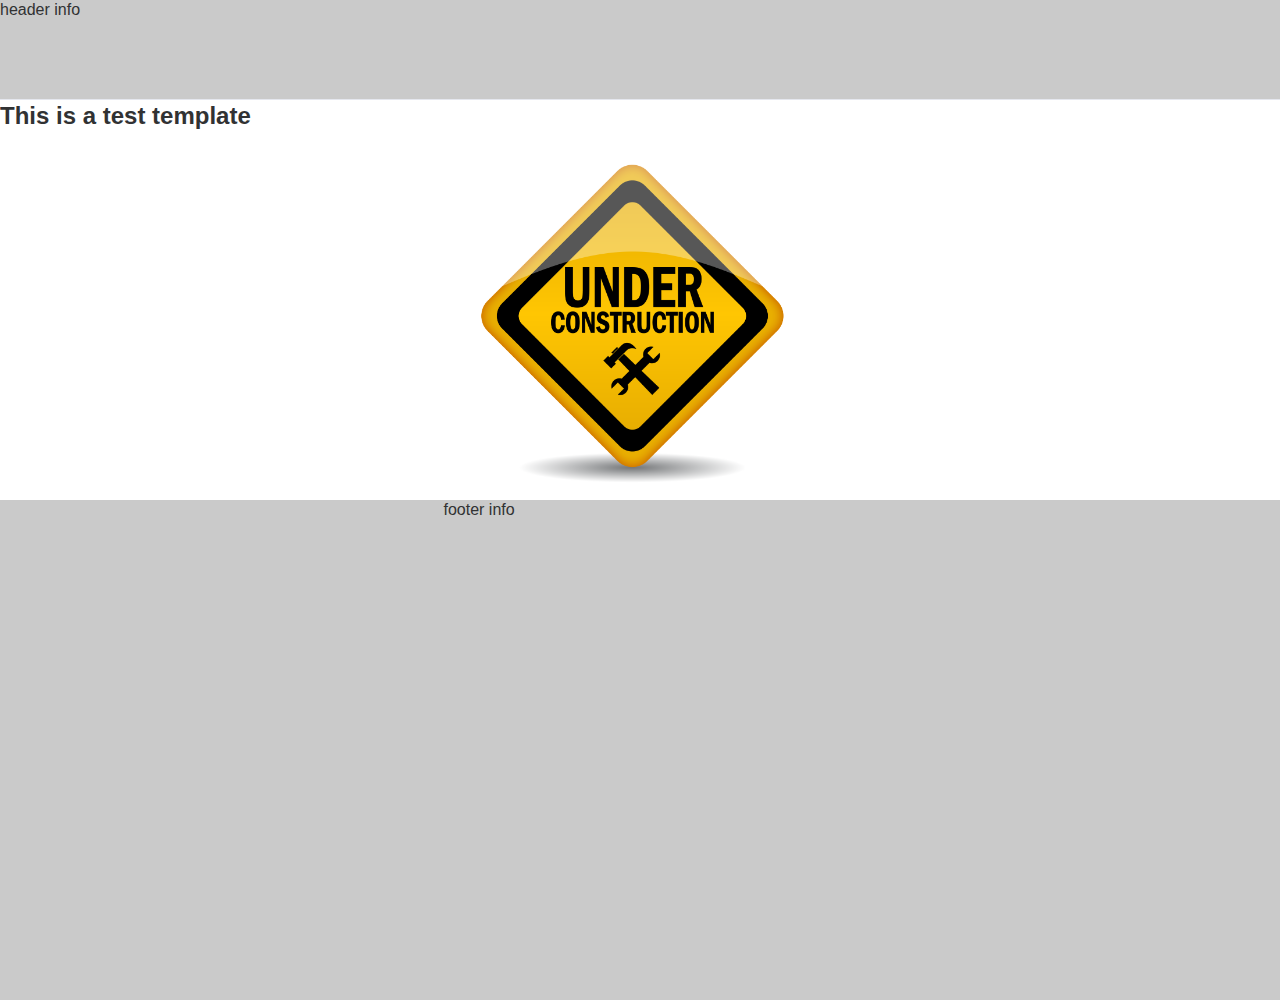
==== commit e8c1397a: "pic" ====
--- a/index.html
+++ b/index.html
@@ -27,6 +27,7 @@
 		<main style="height: 500px;">
 			<section class="block1">
 				<h1>This is a test template</h1>
+				<img src="/assets/json/const.png" alt="pic" style="display: block; margin: 0 auto; width: 485px;">
 			</section>
 		</main>
 		<!-- main -->
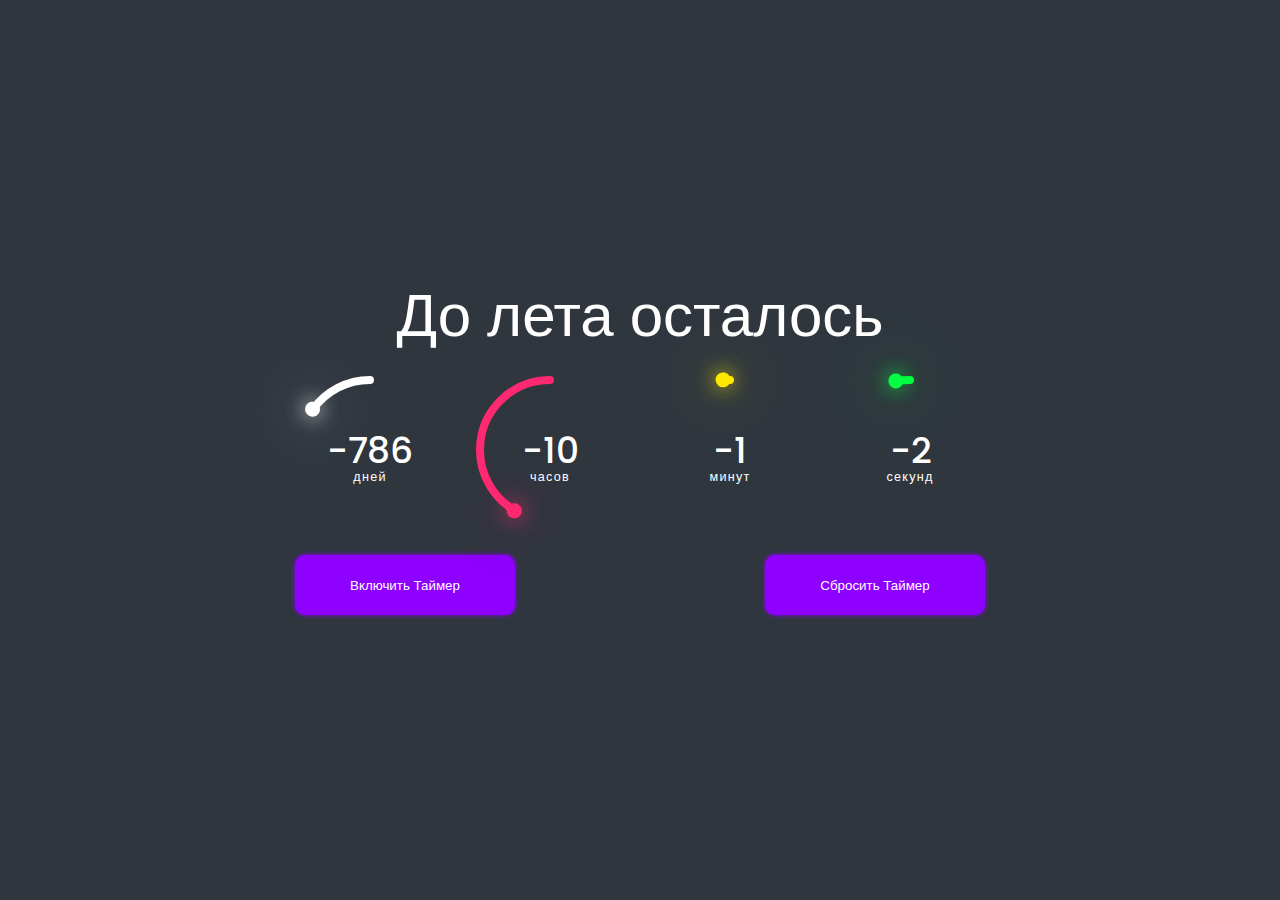
==== commit 68e1cb83: "Timer" ====
--- a/index.html
+++ b/index.html
@@ -1,55 +1,131 @@
 <!DOCTYPE html>
-<html lang="en">
+<html lang="ru">
 
 	<head>
 		<meta charset="utf-8">
 		<meta http-equiv="x-ua-compatible" content="ie=edge">
-		<title>Test template</title>
+		<title>Таймер</title>
 		<meta content="" name="description">
 		<meta content="" name="keywords">
-		<meta name="viewport" content="width=device-width, initial-scale=1, minimum-scale=1, maximum-scale=1">
+		<meta name="viewport" content="width=device-width, initial-scale=1.0">
 		<meta content="telephone=no" name="format-detection">
 		<meta name="HandheldFriendly" content="true">
-		<link href="assets/css/fancybox3.min.css" rel="stylesheet" type="text/css">
-		<link href="assets/css/bootstrap.grid.min.css" rel="stylesheet" type="text/css">
 		<link href="assets/css/index.css" rel="stylesheet" type="text/css">
-		<link rel="icon" type="image/x-icon" href="assets/img/favicon.svg">
+		<link rel="icon" type="image/x-icon" href="assets/img/favicon.ico">
 	</head>
 
 	<body>
 		<!-- header -->
-		<header style="height: 100px;background: #cacaca;">
-			<div class="header">header info</div>
+		<header>
 		</header>
-		<!-- header --> 
+		<!-- header -->
 
 		<!-- main -->
-		<main style="height: 500px;">
-			<section class="block1">
-				<h1>This is a test template</h1>
-				<img src="/assets/json/const.png" alt="pic" style="display: block; margin: 0 auto; width: 485px;">
+		<main>
+			<section>
+				<h2 id="default" class="newYear" style="margin-bottom: 30px;"><span>До лета осталось</span></h2>
+				<h2 id="timer_on" class="prost" style="margin-bottom: 30px; text-align: right; color: #ffffff;"><span>Суета начнется через</span></h2>
+				<div id="time">
+					<div id="first" class="circle" style="--clr: #ffffff;">
+						<div class="dots day_dot"></div>
+						<svg>
+							<circle cx="70" cy="70" r="70"></circle>
+							<circle cx="70" cy="70" r="70" id="dd"></circle>
+						</svg>
+						<div id="days"></div>
+					</div>
+
+					<div id="second" class="circle" style="--clr: #ff2972;">
+						<div class="dots hr_dot"></div>
+						<svg>
+							<circle cx="70" cy="70" r="70"></circle>
+							<circle cx="70" cy="70" r="70" id="hh"></circle>
+						</svg>
+						<div id="hours"></div>
+					</div>
+
+					<div id="third" class="circle" style="--clr: #fee800;">
+						<div class="dots min_dot"></div>
+						<svg>
+							<circle cx="70" cy="70" r="70"></circle>
+							<circle cx="70" cy="70" r="70" id="mm"></circle>
+						</svg>
+						<div id="minutes"></div>
+					</div>
+
+					<div id="fourth" class="circle" style="--clr: #04fc43;">
+						<div class="dots sec_dot"></div>
+						<svg>
+							<circle cx="70" cy="70" r="70"></circle>
+							<circle cx="70" cy="70" r="70" id="ss"></circle>
+						</svg>
+						<div id="seconds"></div>
+					</div>
+				</div>
+				<form class="btns">
+					<button type="button" class="custom-btn start" id="start">Включить Таймер</button>
+					<button type="reset" id="reset" class="custom-btn">Сбросить Таймер</button>
+				</form>
 			</section>
+			<section>
+				<div class="keys">
+					<!-- <div data-key="65" class="key" id="budil">
+						<kbd>A</kbd>
+						<span class="sound">clap</span>
+					</div>
+					<div data-key="83" class="key">
+						<kbd>S</kbd>
+						<span class="sound">hihat</span>
+					</div>
+					<div data-key="68" class="key">
+						<kbd>D</kbd>
+						<span class="sound">kick</span>
+					</div>
+					<div data-key="70" class="key">
+						<kbd>F</kbd>
+						<span class="sound">openhat</span>
+					</div>
+					<div data-key="71" class="key">
+						<kbd>G</kbd>
+						<span class="sound">boom</span>
+					</div>
+					<div data-key="72" class="key">
+						<kbd>H</kbd>
+						<span class="sound">ride</span>
+					</div>
+					<div data-key="74" class="key">
+						<kbd>J</kbd>
+						<span class="sound">snare</span>
+					</div>
+					<div data-key="75" class="key">
+						<kbd>K</kbd>
+						<span class="sound">tom</span>
+					</div>
+					<div data-key="76" class="key">
+						<kbd>L</kbd>
+						<span class="sound">tink</span>
+					</div> -->
+				</div>
+			</section>
+			<audio data-key="65" src="sounds/clap.wav"></audio>
+			<!-- <audio data-key="83" src="sounds/hihat.wav"></audio> -->
+			<!-- <audio data-key="68" src="sounds/kick.wav"></audio>
+			<audio data-key="70" src="sounds/openhat.wav"></audio>
+			<audio data-key="71" src="sounds/boom.wav"></audio>
+			<audio data-key="72" src="sounds/ride.wav"></audio>
+			<audio data-key="74" src="sounds/snare.wav"></audio>
+			<audio data-key="75" src="sounds/tom.wav"></audio>
+			<audio data-key="76" src="sounds/tink.wav"></audio> -->
 		</main>
 		<!-- main -->
 
 		<!-- footer -->
-		<footer style="height: 500px;background: #cacaca;">
-			<div class="wrapper">
-				<div class="footer__wrap">
-					footer info
-
-				</div>
-			</div>
+		<footer>
 		</footer>
 		<!-- footer -->
 
-
-		<script src="assets/js/jquery360.min.js"></script>
-		<script src="assets/js/fancybox4.min.js"></script>
-		<script src="assets/js/jquery.maskedinput.min.js"></script>
-		<script src="assets/js/layout.js"></script>
-
-	</body>    
+		<script type="text/javascript" src="assets/js/layout.js"></script>
+	</body>
 </html>
 
 
--- a/assets/css/index.css
+++ b/assets/css/index.css
@@ -1,426 +1,217 @@
-/*! normalize.css v8.0.1 | MIT License | github.com/necolas/normalize.css */
-
-/* Document
-   ========================================================================== */
-
-/**
- * 1. Correct the line height in all browsers.
- * 2. Prevent adjustments of font size after orientation changes in iOS.
- */
-
-html {
-  line-height: 1.3; /* 1 */
-  -webkit-text-size-adjust: 100%; /* 2 */
-  scroll-behavior: smooth;
-  scroll-padding-top: 40px;
-}
-
-/* Sections
-   ========================================================================== */
-
-/**
- * Remove the margin in all browsers.
- */
-
+@import url('https://fonts.googleapis.com/css?family=Poppins:200,300,400,500,600,700,800,900&display=swap');
+
+*{
+  margin: 0;
+  padding: 0;
+  box-sizing: border-box;
+  font-family: 'Poppins', sans-serif;
+}
 body {
-  margin: 0;
-}
-
-/**
- * Render the `main` element consistently in IE.
- */
-
-main {
+  display: flex;
+  justify-content: center;
+  align-items: center;
+  min-height: 100vh;
+  background: #2f363e;
+
+}
+#time {
+  display: flex;
+  gap: 30px;
+}
+#time .circle{
+  position: relative;
+  width: 150px;
+  height: 150px;
+  display: flex;
+  justify-content: center;
+  align-items: center;
+}
+#time .circle svg{
+  position: relative;
+  width: 150px;
+  height: 150px;
+  transform: rotate(270deg);
+}
+#time .circle svg circle{
+  width: 100%;
+  height: 100%;
+  fill: transparent;
+  stroke-width: 8;
+  stroke-linecap: round;
+  transform: translate(5px, 5px);
+}
+#time .circle svg circle:nth-child(2){
+  stroke: var(--clr);
+  stroke-dasharray: 440;
+  stroke-dashoffset: 440;
+}
+#time div{
+  position: absolute;
+  text-align: center;
+  font-weight: 500;
+  color: #ffffff;
+  font-size: 1.5em;
+}
+#time div span{
+  position: absolute;
+  transform: translateX(-50%) translateY(-10px);
+  font-size: 0.35em;
+  font-weight: 300;
+  letter-spacing: 0.1em;
+}
+#time .dots{
+  position: absolute;
+  width: 100%;
+  height: 100%;
+  border-radius: 50%;
+  display: flex;
+  justify-content: center;
+  align-items: center;
+  z-index: 1000;
+}
+#time .dots::before{
+  content: '';
+  position: absolute;
+  top: -3px;
+  left: auto;
+  width: 15px;
+  height: 15px;
+  background: var(--clr);
+  border-radius: 50%;
+  box-shadow: 0 0 20px var(--clr),
+  0 0 60px var(--clr);
+}
+.newYear{  
+  color: #fff;
+  text-align: center;
+  font-size: 60px;
+  line-height: 1;
   display: block;
 }
-
-/**
- * Correct the font size and margin on `h1` elements within `section` and
- * `article` contexts in Chrome, Firefox, and Safari.
- */
-
-h1 {
-  font-size: 2em;
-  margin: 0.67em 0;
-}
-
-/* Grouping content
-   ========================================================================== */
-
-/**
- * 1. Add the correct box sizing in Firefox.
- * 2. Show the overflow in Edge and IE.
- */
-
-hr {
-  box-sizing: content-box; /* 1 */
-  height: 0; /* 1 */
-  overflow: visible; /* 2 */
-}
-
-/**
- * 1. Correct the inheritance and scaling of font size in all browsers.
- * 2. Correct the odd `em` font sizing in all browsers.
- */
-
-pre {
-  font-family: monospace, monospace; /* 1 */
-  font-size: 1em; /* 2 */
-}
-
-/* Text-level semantics
-   ========================================================================== */
-
-/**
- * Remove the gray background on active links in IE 10.
- */
-
-a {
-  background-color: transparent;
-}
-
-/**
- * 1. Remove the bottom border in Chrome 57-
- * 2. Add the correct text decoration in Chrome, Edge, IE, Opera, and Safari.
- */
-
-abbr[title] {
-  border-bottom: none; /* 1 */
-  text-decoration: underline; /* 2 */
-  text-decoration: underline dotted; /* 2 */
-}
-
-/**
- * Add the correct font weight in Chrome, Edge, and Safari.
- */
-
-b,
-strong {
-  font-weight: bolder;
-}
-
-/**
- * 1. Correct the inheritance and scaling of font size in all browsers.
- * 2. Correct the odd `em` font sizing in all browsers.
- */
-
-code,
-kbd,
-samp {
-  font-family: monospace, monospace; /* 1 */
-  font-size: 1em; /* 2 */
-}
-
-/**
- * Add the correct font size in all browsers.
- */
-
-small {
-  font-size: 80%;
-}
-
-/**
- * Prevent `sub` and `sup` elements from affecting the line height in
- * all browsers.
- */
-
-sub,
-sup {
-  font-size: 75%;
-  line-height: 0;
+.newYear span{
+  font-weight: 300;
+}
+.prost{
+  display: none;
+  font-size: 60px;
+  font-weight: 500;
+  color: #fff;
+  text-align: center;
+  line-height: 1;
+}
+.on .prost{
+  display: block;
+}
+.on .newYear{
+  display: none;
+}
+.on #first, .on #second{
+  opacity: 0;
+}
+.btns{
+  display: flex;
+  justify-content: space-between;
+  width: 100%;
+  max-width: 690px;
+  margin-top: 30px;
+}
+.btns button{
+  display: flex;
+  flex-wrap: wrap;
+  justify-content: center;
+  align-items: center;
+  width: 220px;
+  height: 60px;
+  cursor: pointer;
+}
+/* 1 */
+.btns button {
+  border: none;
+  background-color: #8e00ff;
+  box-shadow: 0 0 5px #8e00ff;
+}
+.btns button:hover {
+   box-shadow: 0 0 10px #8e00ff, 0 0 20px #8e00ff, 0 0 20px #fff inset;
+}
+.custom-btn {
+  color: #fff;
+  width: 130px;
+  height: 40px;
+  padding: 10px 25px;
+  font-family: 'Lato', sans-serif;
+  font-weight: 500;
+  background: transparent;
+  cursor: pointer;
+  transition: all 0.3s ease;
   position: relative;
-  vertical-align: baseline;
-}
-
-sub {
-  bottom: -0.25em;
-}
-
-sup {
-  top: -0.5em;
-}
-
-/* Embedded content
-   ========================================================================== */
-
-/**
- * Remove the border on images inside links in IE 10.
- */
-
-img {
-  border-style: none;
-}
-
-/* Forms
-   ========================================================================== */
-
-/**
- * 1. Change the font styles in all browsers.
- * 2. Remove the margin in Firefox and Safari.
- */
-
-button,
-input,
-optgroup,
-select,
-textarea {
-  font-family: inherit; /* 1 */
-  font-size: 100%; /* 1 */
-  line-height: 1.15; /* 1 */
-  margin: 0; /* 2 */
-}
-
-/**
- * Show the overflow in IE.
- * 1. Show the overflow in Edge.
- */
-
-button,
-input { /* 1 */
-  overflow: visible;
-}
-
-/**
- * Remove the inheritance of text transform in Edge, Firefox, and IE.
- * 1. Remove the inheritance of text transform in Firefox.
- */
-
-button,
-select { /* 1 */
-  text-transform: none;
-}
-
-/**
- * Correct the inability to style clickable types in iOS and Safari.
- */
-
-button,
-[type="button"],
-[type="reset"],
-[type="submit"] {
-  -webkit-appearance: button;
-}
-
-/**
- * Remove the inner border and padding in Firefox.
- */
-
-button::-moz-focus-inner,
-[type="button"]::-moz-focus-inner,
-[type="reset"]::-moz-focus-inner,
-[type="submit"]::-moz-focus-inner {
-  border-style: none;
-  padding: 0;
-}
-
-/**
- * Restore the focus styles unset by the previous rule.
- */
-
-button:-moz-focusring,
-[type="button"]:-moz-focusring,
-[type="reset"]:-moz-focusring,
-[type="submit"]:-moz-focusring {
-  outline: 1px dotted ButtonText;
-}
-
-/**
- * Correct the padding in Firefox.
- */
-
-fieldset {
-  padding: 0.35em 0.75em 0.625em;
-}
-
-/**
- * 1. Correct the text wrapping in Edge and IE.
- * 2. Correct the color inheritance from `fieldset` elements in IE.
- * 3. Remove the padding so developers are not caught out when they zero out
- *    `fieldset` elements in all browsers.
- */
-
-legend {
-  box-sizing: border-box; /* 1 */
-  color: inherit; /* 2 */
-  display: table; /* 1 */
-  max-width: 100%; /* 1 */
-  padding: 0; /* 3 */
-  white-space: normal; /* 1 */
-}
-
-/**
- * Add the correct vertical alignment in Chrome, Firefox, and Opera.
- */
-
-progress {
-  vertical-align: baseline;
-}
-
-/**
- * Remove the default vertical scrollbar in IE 10+.
- */
-
-textarea {
-  overflow: auto;
-}
-
-/**
- * 1. Add the correct box sizing in IE 10.
- * 2. Remove the padding in IE 10.
- */
-
-[type="checkbox"],
-[type="radio"] {
-  box-sizing: border-box; /* 1 */
-  padding: 0; /* 2 */
-}
-
-/**
- * Correct the cursor style of increment and decrement buttons in Chrome.
- */
-
-[type="number"]::-webkit-inner-spin-button,
-[type="number"]::-webkit-outer-spin-button {
-  height: auto;
-}
-
-/**
- * 1. Correct the odd appearance in Chrome and Safari.
- * 2. Correct the outline style in Safari.
- */
-
-[type="search"] {
-  -webkit-appearance: textfield; /* 1 */
-  outline-offset: -2px; /* 2 */
-}
-
-/**
- * Remove the inner padding in Chrome and Safari on macOS.
- */
-
-[type="search"]::-webkit-search-decoration {
-  -webkit-appearance: none;
-}
-
-/**
- * 1. Correct the inability to style clickable types in iOS and Safari.
- * 2. Change font properties to `inherit` in Safari.
- */
-
-::-webkit-file-upload-button {
-  -webkit-appearance: button; /* 1 */
-  font: inherit; /* 2 */
-}
-
-/* Interactive
-   ========================================================================== */
-
-/*
- * Add the correct display in Edge, IE 10+, and Firefox.
- */
-
-details {
+  display: inline-block;
+  border-radius: 10px;
+}
+
+/* .keys {
+  display: flex;
+  flex: 1;
+  min-height: 100vh;
+  align-items: center;
+  justify-content: center;
+}
+
+.key {
+  border: .4rem solid black;
+  border-radius: .5rem;
+  margin: 1rem;
+  font-size: 1.5rem;
+  padding: 1rem .5rem;
+  transition: all .07s ease;
+  width: 10rem;
+  text-align: center;
+  color: white;
+  background: rgba(0,0,0,0.4);
+  text-shadow: 0 0 .5rem black;
+}
+
+.playing {
+  transform: scale(1.1);
+  border-color: #ffc600;
+  box-shadow: 0 0 1rem #ffc600;
+}
+
+kbd {
   display: block;
-}
-
-/*
- * Add the correct display in all browsers.
- */
-
-summary {
-  display: list-item;
-}
-
-/* Misc
-   ========================================================================== */
-
-/**
- * Add the correct display in IE 10+.
- */
-
-template {
-  display: none;
-}
-
-/**
- * Add the correct display in IE 10.
- */
-
-[hidden] {
-  display: none;
-}
-/* my custom styles */
-*, ::before, ::after{
-  box-sizing: border-box;
-  -webkit-box-sizing: border-box;
-}
-a {
-	text-decoration: none;
-}
-h1, h2, h3, h4, h5, h6, p{
-	margin: 0;
-}
-ul {
-	list-style: none;
-	padding-left: 0;
-	margin: 0;
-}
-button{ 
-  padding: 0;
-  background: transparent;
-  border: 0;
-  cursor: pointer;
-}
-@font-face {
-  font-family: 'Proxima Nova';
-  src: url('../fonts/proximanova_regular.ttf') format('ttf');
-  font-weight: normal;
-  font-style: normal;
-  font-display: swap;
-}
-
-@font-face {
-  font-family: 'Proxima Nova';
-  src: url('../fonts/proximanova_bold.otf') format('otf');
-  font-weight: bold;
-  font-style: normal;
-  font-display: swap;
-}
-body{
-  font-family: "Proxima Nova", sans-serif;
-  background: #fff;
-  color: #313233;
-}
-h1, h2{
-  font-weight: bold;
-  font-size: 24px;
-  line-height: 32px;
-}
-.ovh{
-  overflow: hidden;
-}
-main{
-  padding-top: 60px;
-}
-.wrapper{
-  display: block;
-  width: 100%;
-  max-width: 425px;
-  margin-left: auto;
-  margin-right: auto;
-  padding-left: 16px;
-  padding-right: 16px;
-}
-header{
-  display: block;
-  position: fixed;
-  width: 100%;
-  top: 0;
-  left: 0;
-  z-index: 10;
-  background: #fff;
-  border-bottom: 1px solid #E5E7EE; 
-}
-main{
-  padding-top: 100px;
+  font-size: 4rem;
+}
+
+.sound {
+  font-size: 1.2rem;
+  text-transform: uppercase;
+  letter-spacing: .1rem;
+  color: #ffc600;
+} */
+@media (max-width: 767px){
+  .newYear, .prost{
+    font-size: 26px;
+  }
+  #time{
+    display: block;
+  }
+  .circle{
+    margin: 0 auto 10px auto;
+  }
+  .btns{
+    display: block;
+  }
+  .btns button{
+    margin-left: auto;
+    margin-right: auto;
+  }
+  .start{
+    margin-bottom: 30px;
+  }
+  .on #first, .on #second{
+    display: none;
+  }
+  body{
+    padding-top: 40px;
+    padding-bottom: 40px;
+  }
 }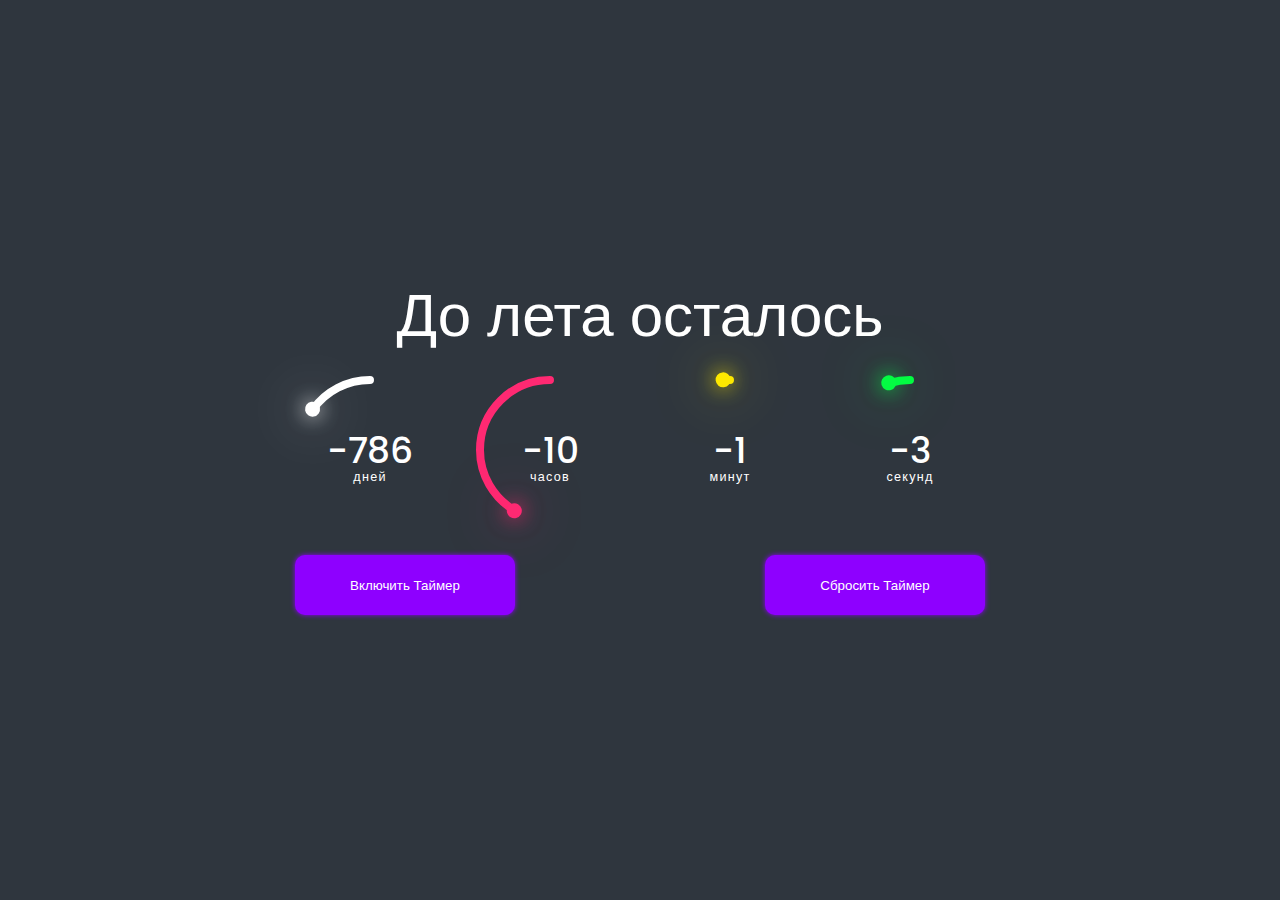
==== commit 0653b12a: "sound" ====
--- a/index.html
+++ b/index.html
@@ -67,55 +67,9 @@
 					<button type="reset" id="reset" class="custom-btn">Сбросить Таймер</button>
 				</form>
 			</section>
-			<section>
-				<div class="keys">
-					<!-- <div data-key="65" class="key" id="budil">
-						<kbd>A</kbd>
-						<span class="sound">clap</span>
-					</div>
-					<div data-key="83" class="key">
-						<kbd>S</kbd>
-						<span class="sound">hihat</span>
-					</div>
-					<div data-key="68" class="key">
-						<kbd>D</kbd>
-						<span class="sound">kick</span>
-					</div>
-					<div data-key="70" class="key">
-						<kbd>F</kbd>
-						<span class="sound">openhat</span>
-					</div>
-					<div data-key="71" class="key">
-						<kbd>G</kbd>
-						<span class="sound">boom</span>
-					</div>
-					<div data-key="72" class="key">
-						<kbd>H</kbd>
-						<span class="sound">ride</span>
-					</div>
-					<div data-key="74" class="key">
-						<kbd>J</kbd>
-						<span class="sound">snare</span>
-					</div>
-					<div data-key="75" class="key">
-						<kbd>K</kbd>
-						<span class="sound">tom</span>
-					</div>
-					<div data-key="76" class="key">
-						<kbd>L</kbd>
-						<span class="sound">tink</span>
-					</div> -->
-				</div>
-			</section>
-			<audio data-key="65" src="sounds/clap.wav"></audio>
-			<!-- <audio data-key="83" src="sounds/hihat.wav"></audio> -->
-			<!-- <audio data-key="68" src="sounds/kick.wav"></audio>
-			<audio data-key="70" src="sounds/openhat.wav"></audio>
-			<audio data-key="71" src="sounds/boom.wav"></audio>
-			<audio data-key="72" src="sounds/ride.wav"></audio>
-			<audio data-key="74" src="sounds/snare.wav"></audio>
-			<audio data-key="75" src="sounds/tom.wav"></audio>
-			<audio data-key="76" src="sounds/tink.wav"></audio> -->
+
+			<audio src="sounds/jojo.mp3"></audio>
+
 		</main>
 		<!-- main -->
 
--- a/assets/css/index.css
+++ b/assets/css/index.css
@@ -148,45 +148,6 @@
   border-radius: 10px;
 }
 
-/* .keys {
-  display: flex;
-  flex: 1;
-  min-height: 100vh;
-  align-items: center;
-  justify-content: center;
-}
-
-.key {
-  border: .4rem solid black;
-  border-radius: .5rem;
-  margin: 1rem;
-  font-size: 1.5rem;
-  padding: 1rem .5rem;
-  transition: all .07s ease;
-  width: 10rem;
-  text-align: center;
-  color: white;
-  background: rgba(0,0,0,0.4);
-  text-shadow: 0 0 .5rem black;
-}
-
-.playing {
-  transform: scale(1.1);
-  border-color: #ffc600;
-  box-shadow: 0 0 1rem #ffc600;
-}
-
-kbd {
-  display: block;
-  font-size: 4rem;
-}
-
-.sound {
-  font-size: 1.2rem;
-  text-transform: uppercase;
-  letter-spacing: .1rem;
-  color: #ffc600;
-} */
 @media (max-width: 767px){
   .newYear, .prost{
     font-size: 26px;
@@ -214,4 +175,6 @@
     padding-top: 40px;
     padding-bottom: 40px;
   }
-}+}
+
+
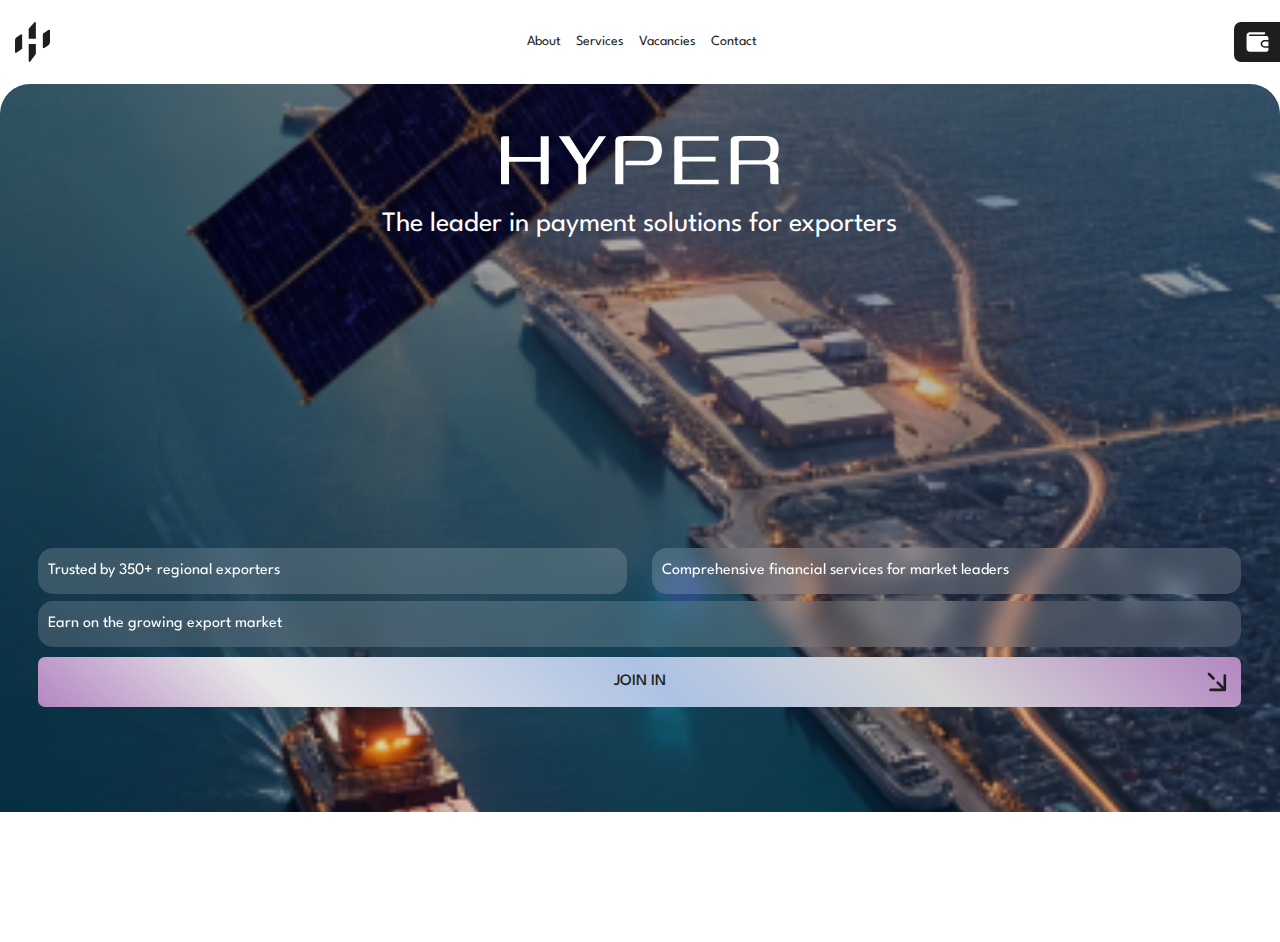
==== commit cde5dfaf: "hyper" ====
--- a/index.html
+++ b/index.html
@@ -1,85 +1,72 @@
 <!DOCTYPE html>
-<html lang="ru">
+<html lang="en">
 
 	<head>
 		<meta charset="utf-8">
 		<meta http-equiv="x-ua-compatible" content="ie=edge">
-		<title>Таймер</title>
-		<meta content="" name="description">
-		<meta content="" name="keywords">
+		<title>HYPER</title>
+		<meta content="The leader in payment solutions for exporters" name="description">
 		<meta name="viewport" content="width=device-width, initial-scale=1.0">
 		<meta content="telephone=no" name="format-detection">
 		<meta name="HandheldFriendly" content="true">
-		<link href="assets/css/index.css" rel="stylesheet" type="text/css">
-		<link rel="icon" type="image/x-icon" href="assets/img/favicon.ico">
+		<link href="assets/fonts/stylesheet.css" rel="stylesheet" type="text/css">
+		<link href="assets/css/main.css" rel="stylesheet" type="text/css">
+		<link rel="icon" type="image/x-icon" href="assets/img/favicon.png">
 	</head>
 
 	<body>
 		<!-- header -->
-		<header>
+		<header class="header">
+			<a href="/" class="header__logo">
+				<img src="assets/img/logo.svg" alt="logo">
+			</a>
+			<nav class="header__nav">
+				<a href="about.html">About</a>
+				<a href="services.html">Services</a>
+				<a href="vacancies.html">Vacancies</a>
+				<a href="contact.html">Contact</a>
+			</nav>
+			<a href="#" class="header__wallet">
+				<img src="assets/img/wallet.svg" alt="pic">
+			</a>
 		</header>
 		<!-- header -->
 
 		<!-- main -->
 		<main>
-			<section>
-				<h2 id="default" class="newYear" style="margin-bottom: 30px;"><span>До лета осталось</span></h2>
-				<h2 id="timer_on" class="prost" style="margin-bottom: 30px; text-align: right; color: #ffffff;"><span>Суета начнется через</span></h2>
-				<div id="time">
-					<div id="first" class="circle" style="--clr: #ffffff;">
-						<div class="dots day_dot"></div>
-						<svg>
-							<circle cx="70" cy="70" r="70"></circle>
-							<circle cx="70" cy="70" r="70" id="dd"></circle>
+			<section class="index">
+				<div class="container">
+					<div class="index__logo">
+						<img src="assets/img/hyper-logo.svg" alt="logo">
+					</div>
+					<h1 class="index__desc">The leader in payment solutions for exporters</h1>
+					<div class="index__features">
+						<div class="index__feature">Trusted by 350+ regional exporters</div>
+						<div class="index__feature">Comprehensive financial services for market leaders</div>
+						<div class="index__feature">Earn on the growing export market</div>
+					</div>
+					<a href="https://t.me/info_hyper" class="index__btn" target="_blank">
+						<span>JOIN IN</span>
+						<svg width="20" height="20" viewBox="0 0 20 20" fill="none">
+							<path fill-rule="evenodd" clip-rule="evenodd" d="M19.1391 17.8227C19.1391 18.5498 18.5498 19.1391 17.8227 19.1391L3.54965 19.1391C2.82261 19.1391 2.23322 18.5498 2.23323 17.8227C2.23322 17.0957 2.82261 16.5063 3.54965 16.5063L14.6446 16.5063L9.75533 11.617C9.24123 11.1029 9.24123 10.2694 9.75533 9.75534C10.2694 9.24124 11.1029 9.24124 11.617 9.75534L16.5063 14.6446L16.5063 3.54965C16.5063 2.82261 17.0957 2.23323 17.8227 2.23323C18.5498 2.23323 19.1391 2.82261 19.1391 3.54965V17.8227ZM7.4282 7.42821C6.9141 7.9423 6.08059 7.9423 5.56649 7.4282L1.06738 2.92909C0.553281 2.41499 0.55328 1.58148 1.06738 1.06738C1.58147 0.553286 2.41499 0.553287 2.92908 1.06738L7.4282 5.5665C7.94229 6.0806 7.9423 6.91411 7.4282 7.42821Z" fill="#1E1E1E" />
 						</svg>
-						<div id="days"></div>
-					</div>
-
-					<div id="second" class="circle" style="--clr: #ff2972;">
-						<div class="dots hr_dot"></div>
-						<svg>
-							<circle cx="70" cy="70" r="70"></circle>
-							<circle cx="70" cy="70" r="70" id="hh"></circle>
-						</svg>
-						<div id="hours"></div>
-					</div>
-
-					<div id="third" class="circle" style="--clr: #fee800;">
-						<div class="dots min_dot"></div>
-						<svg>
-							<circle cx="70" cy="70" r="70"></circle>
-							<circle cx="70" cy="70" r="70" id="mm"></circle>
-						</svg>
-						<div id="minutes"></div>
-					</div>
-
-					<div id="fourth" class="circle" style="--clr: #04fc43;">
-						<div class="dots sec_dot"></div>
-						<svg>
-							<circle cx="70" cy="70" r="70"></circle>
-							<circle cx="70" cy="70" r="70" id="ss"></circle>
-						</svg>
-						<div id="seconds"></div>
-					</div>
+					</a>
 				</div>
-				<form class="btns">
-					<button type="button" class="custom-btn start" id="start">Включить Таймер</button>
-					<button type="reset" id="reset" class="custom-btn">Сбросить Таймер</button>
-				</form>
 			</section>
-
-			<audio src="sounds/jojo.mp3"></audio>
+				
 
 		</main>
 		<!-- main -->
 
 		<!-- footer -->
-		<footer>
+		<footer class="footer footer--front-page">
+			<div class="container">
+				<div class="footer__copyright">2024 Hyper Inc. All Right Reserved</div>
+				<a href="#" class="footer__link">Privacy Policy</a>
+				<a href="#" class="footer__link">Terms of Use</a>
+			</div>
 		</footer>
 		<!-- footer -->
 
-		<script type="text/javascript" src="assets/js/layout.js"></script>
 	</body>
-</html>
-
-
+</html>--- a/assets/fonts/stylesheet.css
+++ b/assets/fonts/stylesheet.css
@@ -0,0 +1,32 @@
+@font-face {
+    font-family: 'League Spartan';
+    src: url('[data-uri]') format('woff2');
+    font-weight: normal;
+    font-style: normal;
+    font-display: swap;
+}
+
+@font-face {
+    font-family: 'League Spartan';
+    src: url('[data-uri]') format('woff2');
+    font-weight: 500;
+    font-style: normal;
+    font-display: swap;
+}
+
+@font-face {
+    font-family: 'League Spartan';
+    src: url('[data-uri]') format('woff2');
+    font-weight: bold;
+    font-style: normal;
+    font-display: swap;
+}
+
+@font-face {
+    font-family: 'Druk Text Wide Cyr';
+    src: url('[data-uri]') format('woff2');
+    font-weight: 500;
+    font-style: normal;
+    font-display: swap;
+}
+
--- a/assets/css/main.css
+++ b/assets/css/main.css
@@ -0,0 +1,906 @@
+/* normalize.css v8.0.1 | MIT License | github.com/necolas/normalize.css */
+
+/* Document
+   ========================================================================== */
+
+/**
+ * 1. Correct the line height in all browsers.
+ * 2. Prevent adjustments of font size after orientation changes in iOS.
+ */
+
+html {
+  scroll-behavior: smooth;
+  line-height: 1.15; /* 1 */
+  -webkit-text-size-adjust: 100%; /* 2 */
+}
+
+/* Sections
+   ========================================================================== */
+
+/**
+ * Remove the margin in all browsers.
+ */
+
+body {
+  margin: 0;
+}
+
+/**
+ * Render the `main` element consistently in IE.
+ */
+
+main {
+  display: block;
+}
+
+/**
+ * Correct the font size and margin on `h1` elements within `section` and
+ * `article` contexts in Chrome, Firefox, and Safari.
+ */
+
+h1 {
+  font-size: 2em;
+  margin: 0.67em 0;
+}
+
+/* Grouping content
+   ========================================================================== */
+
+/**
+ * 1. Add the correct box sizing in Firefox.
+ * 2. Show the overflow in Edge and IE.
+ */
+
+hr {
+  box-sizing: content-box; /* 1 */
+  height: 0; /* 1 */
+  overflow: visible; /* 2 */
+}
+
+/**
+ * 1. Correct the inheritance and scaling of font size in all browsers.
+ * 2. Correct the odd `em` font sizing in all browsers.
+ */
+
+pre {
+  font-family: monospace, monospace; /* 1 */
+  font-size: 1em; /* 2 */
+}
+
+/* Text-level semantics
+   ========================================================================== */
+
+/**
+ * Remove the gray background on active links in IE 10.
+ */
+
+a {
+  background-color: transparent;
+}
+
+/**
+ * 1. Remove the bottom border in Chrome 57-
+ * 2. Add the correct text decoration in Chrome, Edge, IE, Opera, and Safari.
+ */
+
+abbr[title] {
+  border-bottom: none; /* 1 */
+  text-decoration: underline; /* 2 */
+  text-decoration: underline dotted; /* 2 */
+}
+
+/**
+ * Add the correct font weight in Chrome, Edge, and Safari.
+ */
+
+b,
+strong {
+  font-weight: bolder;
+}
+
+/**
+ * 1. Correct the inheritance and scaling of font size in all browsers.
+ * 2. Correct the odd `em` font sizing in all browsers.
+ */
+
+code,
+kbd,
+samp {
+  font-family: monospace, monospace; /* 1 */
+  font-size: 1em; /* 2 */
+}
+
+/**
+ * Add the correct font size in all browsers.
+ */
+
+small {
+  font-size: 80%;
+}
+
+/**
+ * Prevent `sub` and `sup` elements from affecting the line height in
+ * all browsers.
+ */
+
+sub,
+sup {
+  font-size: 75%;
+  line-height: 0;
+  position: relative;
+  vertical-align: baseline;
+}
+
+sub {
+  bottom: -0.25em;
+}
+
+sup {
+  top: -0.5em;
+}
+
+/* Embedded content
+   ========================================================================== */
+
+/**
+ * Remove the border on images inside links in IE 10.
+ */
+
+img {
+  border-style: none;
+}
+
+/* Forms
+   ========================================================================== */
+
+/**
+ * 1. Change the font styles in all browsers.
+ * 2. Remove the margin in Firefox and Safari.
+ */
+
+button,
+input,
+optgroup,
+select,
+textarea {
+  font-family: inherit; /* 1 */
+  font-size: 100%; /* 1 */
+  line-height: 1.15; /* 1 */
+  margin: 0; /* 2 */
+}
+
+/**
+ * Show the overflow in IE.
+ * 1. Show the overflow in Edge.
+ */
+
+button,
+input { /* 1 */
+  overflow: visible;
+}
+
+/**
+ * Remove the inheritance of text transform in Edge, Firefox, and IE.
+ * 1. Remove the inheritance of text transform in Firefox.
+ */
+
+button,
+select { /* 1 */
+  text-transform: none;
+}
+
+/**
+ * Correct the inability to style clickable types in iOS and Safari.
+ */
+
+button,
+[type="button"],
+[type="reset"],
+[type="submit"] {
+  -webkit-appearance: button;
+}
+
+/**
+ * Remove the inner border and padding in Firefox.
+ */
+
+button::-moz-focus-inner,
+[type="button"]::-moz-focus-inner,
+[type="reset"]::-moz-focus-inner,
+[type="submit"]::-moz-focus-inner {
+  border-style: none;
+  padding: 0;
+}
+
+/**
+ * Restore the focus styles unset by the previous rule.
+ */
+
+button:-moz-focusring,
+[type="button"]:-moz-focusring,
+[type="reset"]:-moz-focusring,
+[type="submit"]:-moz-focusring {
+  outline: 1px dotted ButtonText;
+}
+
+/**
+ * Correct the padding in Firefox.
+ */
+
+fieldset {
+  padding: 0.35em 0.75em 0.625em;
+}
+
+/**
+ * 1. Correct the text wrapping in Edge and IE.
+ * 2. Correct the color inheritance from `fieldset` elements in IE.
+ * 3. Remove the padding so developers are not caught out when they zero out
+ *    `fieldset` elements in all browsers.
+ */
+
+legend {
+  box-sizing: border-box; /* 1 */
+  color: inherit; /* 2 */
+  display: table; /* 1 */
+  max-width: 100%; /* 1 */
+  padding: 0; /* 3 */
+  white-space: normal; /* 1 */
+}
+
+/**
+ * Add the correct vertical alignment in Chrome, Firefox, and Opera.
+ */
+
+progress {
+  vertical-align: baseline;
+}
+
+/**
+ * Remove the default vertical scrollbar in IE 10+.
+ */
+
+textarea {
+  overflow: auto;
+}
+
+/**
+ * 1. Add the correct box sizing in IE 10.
+ * 2. Remove the padding in IE 10.
+ */
+
+[type="checkbox"],
+[type="radio"] {
+  box-sizing: border-box; /* 1 */
+  padding: 0; /* 2 */
+}
+
+/**
+ * Correct the cursor style of increment and decrement buttons in Chrome.
+ */
+
+[type="number"]::-webkit-inner-spin-button,
+[type="number"]::-webkit-outer-spin-button {
+  height: auto;
+}
+
+/**
+ * 1. Correct the odd appearance in Chrome and Safari.
+ * 2. Correct the outline style in Safari.
+ */
+
+[type="search"] {
+  -webkit-appearance: textfield; /* 1 */
+  outline-offset: -2px; /* 2 */
+}
+
+/**
+ * Remove the inner padding in Chrome and Safari on macOS.
+ */
+
+[type="search"]::-webkit-search-decoration {
+  -webkit-appearance: none;
+}
+
+/**
+ * 1. Correct the inability to style clickable types in iOS and Safari.
+ * 2. Change font properties to `inherit` in Safari.
+ */
+
+::-webkit-file-upload-button {
+  -webkit-appearance: button; /* 1 */
+  font: inherit; /* 2 */
+}
+
+/* Interactive
+   ========================================================================== */
+
+/*
+ * Add the correct display in Edge, IE 10+, and Firefox.
+ */
+
+details {
+  display: block;
+}
+
+/*
+ * Add the correct display in all browsers.
+ */
+
+summary {
+  display: list-item;
+}
+
+/* Misc
+   ========================================================================== */
+
+/**
+ * Add the correct display in IE 10+.
+ */
+
+template {
+  display: none;
+}
+
+/**
+ * Add the correct display in IE 10.
+ */
+
+[hidden] {
+  display: none;
+}
+/* my custom styles */
+*, ::before, ::after{
+  box-sizing: border-box;
+  -webkit-box-sizing: border-box;
+}
+a {
+	text-decoration: none;
+}
+h1, h2, h3, h4, h5, h6, p{
+	margin: 0;
+}
+ul {
+	list-style: none;
+	padding-left: 0;
+	margin: 0;
+}
+button{
+  padding: 0;
+  background: transparent;
+  border: 0;
+  cursor: pointer;
+}
+body{
+  font-size: 16px;
+  line-height: 1.5;
+  color: #1e1e1e;
+  font-weight: 400;
+  font-family: 'League Spartan', Arial, sans-serif;
+}
+.header{
+  display: flex;
+  flex-wrap: wrap;
+  align-items: center;
+  justify-content: space-between;
+  padding-top: 22px;
+  padding-bottom: 22px;
+  position: absolute;
+  top: 0;
+  left: 0;
+  width: 100%;
+}
+.header__logo{
+  display: block;
+  width: 35px;
+  height: 40px;
+  margin-left: 15px;  
+}
+.header__logo img{
+  display: block;
+  width: 100%;
+  max-width: 100%;
+}
+.header__nav{
+  display: flex;
+  flex-wrap: wrap;
+  align-items: center;
+}
+.header__nav a{
+  display: block;
+  font-weight: 400;
+  margin-right: 15px;
+  font-size: 14px;
+  line-height: 1;
+  color: #1e1e1e;
+  padding-top: 10px;
+  padding-bottom: 10px;
+}
+.header__nav a:last-child{
+  margin-right: 0;
+}
+.header__nav a.active{
+  font-weight: 700;
+}
+.header__wallet{
+  display: flex;
+  justify-content: center;
+  align-items: center;
+  width: 46px;
+  height: 40px;
+  border-radius: 7px 0 0 7px;
+  background: #1e1e1e;
+}
+.container{
+  display: block;
+  width: 100%;
+  max-width: 100%;
+  padding-left: 15px;
+  padding-right: 15px;
+}
+
+.index{
+  display: block;
+  width: 100%;
+  margin-top: 84px;
+  border-radius: 30px 30px 0 0;
+  background: url('../img/index.png') no-repeat center;
+  background-size: cover;
+  min-height: 728px;
+  padding-top: 52px;
+  padding-bottom: 42px;
+}
+.index .container{
+  padding-left: 38px;
+  padding-right: 39px;
+}
+.index__logo{
+  display: block;
+  width: 278px;
+  margin-left: auto;
+  margin-right: auto;
+}
+.index__logo img{
+  display: block;
+  width: 100%;
+  max-width: 100%;
+}
+.index__desc{
+  font-weight: 400;
+  text-align: center;
+  margin-top: 25px;
+  font-size: 28px;
+  line-height: 1;
+  color: #ffffff;
+}
+.index__features{
+  display: flex;
+  flex-wrap: wrap;
+  justify-content: space-between;
+  margin-top: 310px;
+}
+.index__feature{
+  border-radius: 15px;
+  padding: 15px 10px;
+  backdrop-filter: blur(10px);
+  background: rgba(253, 253, 253, 0.16);
+  font-size: 16px;
+  line-height: 1;
+  color: #ffffff;
+  margin-bottom: 7px;
+  width: 49%;
+}
+.index__feature:last-child{
+  width: 100%;
+  margin-bottom: 0;
+}
+.index__btn{
+  margin-top: 10px;
+  display: flex;
+  flex-wrap: wrap;
+  align-items: center;
+  justify-content: center;
+  width: 100%;
+  height: 50px;
+  border-radius: 7px;
+  font-weight: 500;
+  font-size: 16px;
+  line-height: 1;
+  color: #1e1e1e;
+  text-transform: uppercase;
+  position: relative;
+  background: linear-gradient(222deg, #b387c2 0%, #d6d6d6 26.91%, #adc2e4 48.58%, #e9e9e9 79.29%, #b387c2 100%);
+}
+.index__btn svg{
+  display: block;
+  position: absolute;
+  width: 20px;
+  height: 20px;
+  top: 50%;
+  right: 14px;
+  margin-top: -10px;
+}
+main{
+  min-height: calc(100vh - 42px);
+}
+.footer{  
+  padding-bottom: 15px;
+  padding-top: 15px;
+  font-size: 12px;
+  line-height: 1;
+}
+.footer .container{
+  display: flex;
+  flex-wrap: wrap;
+  align-items: center;
+  justify-content: space-between;
+}
+.footer__copyright, .footer__link{
+  color: #1e1e1e;
+}
+.footer--front-page, .footer--service-page{
+  margin-top: -42px;
+}
+.footer--front-page .footer__copyright, .footer--front-page .footer__link{
+  color: #ffffff;
+}
+.about__pic{
+  width: 100%;
+  min-height: 185px;
+  background-color: #e9ebf4;
+  background-image: url('../img/about.png');
+  background-repeat: no-repeat;
+  border-radius: 0 0 50px 50px;
+  overflow: hidden;
+  padding-top: 92px;
+}
+.about__title{
+  font-weight: 500;
+  font-size: 32px;
+  text-transform: uppercase;
+  line-height: 38px;
+}
+.about__txt{
+  margin-top: 30px;
+}
+.about__txt p{
+  margin-bottom: 24px;
+}
+.about__txt p:last-child{
+  margin-bottom: 0;
+}
+.about__slider{
+  display: flex;
+  flex-wrap: wrap;
+  padding-left: 18px;
+  padding-right: 18px;
+  margin-top: 30px;
+}
+.about__slide{
+  display: flex;
+  flex-wrap: wrap;
+  justify-content: center;
+  align-items: flex-end;
+  width: 50%;
+  margin-bottom: 12px;
+  height: 90px;
+}
+.about__slide img{
+  display: block;
+  max-width: 100%;
+  max-height: 100%;
+}
+.about__btn{
+  position: relative;
+  display: flex;
+  justify-content: center;
+  align-items: center;
+  width: 100%;
+  height: 50px;
+  background: #1e1e1e;
+  color: #ffffff;
+  border-radius: 7px;
+  font-weight: 500;
+  font-size: 16px;
+  line-height: 1;
+  margin-top: 41px;
+  margin-bottom: 18px;
+}
+.about__btn span{
+  display: block;
+}
+.about__btn svg{
+  display: block;
+  position: absolute;
+  width: 20px;
+  height: 20px;
+  top: 50%;
+  right: 16px;
+  margin-top: -10px;
+}
+.service__pic{
+  width: 100%;
+  min-height: 173px;
+  padding-top: 92px;
+}
+.service__title{
+  text-align: center;
+  font-family: 'Druk Text Wide Cyr', Arial, sans-serif;
+  font-weight: 500;
+  font-size: 32px;
+  text-transform: uppercase;
+}
+.service__wrap{
+  min-height: 639px;
+  border-radius: 50px 50px 0 0;
+  padding: 19px 0 73px 0 ;
+  background:#e9ebf4;
+}
+.service__link{
+  display: flex;
+  flex-wrap: wrap;
+  align-items: center;
+  width: 100%;
+  height: 172px;
+  border-radius: 50px;
+  padding-left: 30px;
+  padding-right: 30px;
+  text-transform: uppercase;
+  font-size: 24px;
+  line-height: 1;
+  color: #ffffff;
+  margin-bottom: 15px;
+}
+.service__link:last-child{
+  margin-bottom: 0;
+}
+.service__link:nth-child(1){
+  background: url('../img/s1.png') no-repeat center;
+  background-size: cover;
+}
+.service__link:nth-child(2){
+  background: url('../img/s2.png') no-repeat center;
+  background-size: cover;
+}
+.service__link:nth-child(3){
+  background: url('../img/s3.png') no-repeat center;
+  background-size: cover;
+}
+.vac__pic{
+  width: 100%;
+  min-height: 185px;
+  background-color: #e9ebf4;
+  background-image: url('../img/vac.png');
+  background-repeat: no-repeat;
+  border-radius: 0 0 50px 50px;
+  overflow: hidden;
+  padding-top: 92px;
+}
+.vac__pic .service__title{
+  text-align: left;
+}
+.heading{
+  margin-top: 30px;
+  margin-bottom: 10px;
+  font-weight: 500;
+  font-size: 20px;
+  line-height: 120%;
+}
+.text{
+  margin-bottom: 15px;
+}
+.ul__wrap{
+  border-radius: 7px;
+  padding: 10px;
+  background: rgba(212, 216, 243, 0.6);
+  margin-bottom: 15px;
+}
+.ul__title{
+  font-weight: 500;
+  font-size: 18px;
+  line-height: 24px;
+  margin-bottom: 5px;
+}
+.ul__text{
+  color: #595959;
+  font-size: 14px;
+}
+.ul__text p{
+  margin-bottom: 7px;
+}
+.ul__text p:last-child{
+  margin-bottom: 0;
+}
+.ul__item{
+  margin-top: 10px;
+}
+.ul__item span{
+  display: block;
+  font-size: 14px;
+  line-height: 18px;
+  color: #595959;
+  padding-bottom: 1px;
+}
+.ul__item a{
+  display: block;
+  font-size: 16px;
+  line-height: 18px;
+  color: #000;
+}
+.ul__wrap ul li{
+  font-size: 14px;
+  padding-left: 20px;
+  position: relative;
+  color: #595959;
+}
+.ul__wrap ul li:after{
+  position: absolute;
+  content: '\2022';
+  top: 0;
+  left: 0;
+  color: #595959;
+}
+.ul__wrap--last{
+  margin-top: 30px;
+  margin-bottom: 0;
+  border-radius: 7px 7px 0 0;
+}
+.ul__wrap--last .text{
+  margin-bottom: 5px;
+}
+.vac__btn{
+  margin-top: -7px;
+}
+.contact__pic{
+  width: 100%;
+  min-height: 185px;
+  background-color: #e9ebf4;
+  background-image: url('../img/contact.png');
+  background-size: cover;
+  background-repeat: no-repeat;
+  border-radius: 0 0 50px 50px;
+  overflow: hidden;
+  padding-top: 77px;
+}
+.contact__pic .service__title{
+  text-align: right;
+}
+.contact__link{
+  display: flex;
+  flex-wrap: wrap;
+  align-items: center;
+  width: fit-content;
+  font-size: 14px;
+  line-height: 18px;
+  color: #000;
+  margin-top: 5px;
+}
+.contact__link svg{
+  display: block;
+  margin-right: 6px;
+}
+.contact__link--last{
+  margin-top: 10px;
+}
+.license{
+  margin-top: 24px;
+  margin-bottom: 24px;
+}
+.partners{
+  min-height: calc(100vh - 42px);
+}
+.partners__pic{
+  width: 100%;
+  min-height: 185px;
+  background-color: #e9ebf4;
+  background-image: url('../img/s3.png');
+  background-size: cover;
+  background-repeat: no-repeat;
+  border-radius: 0 0 50px 50px;
+  overflow: hidden;
+  padding-top: 92px;
+}
+.menu-white .header__nav a{
+  color: #fff;
+}
+.form{
+  padding-top: 90px;
+}
+.form input{
+  display: block;
+  background: rgba(255, 255, 255, 0.6);
+  border: 1px solid #d9dcf0;
+  border-radius: 7px;
+  padding: 10px 15px;
+  width: 100%;
+  height: 50px;
+  padding: 15px;
+  font-weight: 400;
+  font-size: 16px;
+  color: #1e1e1e;
+  margin-bottom: 15px;
+}
+.form input::placeholder{
+  color: #595959;
+}
+.form__submit{
+  margin: 0;
+}
+.partners__pass{
+  text-align: center;
+  margin-top: 15px;
+}
+.partners__pass a{
+  color: #1e1e1e;
+  text-decoration: underline;
+}
+.inv__pic{
+  width: 100%;
+  min-height: 185px;
+  background-color: #e9ebf4;
+  background-image: url('../img/s2.png');
+  background-size: cover;
+  background-repeat: no-repeat;
+  border-radius: 0 0 50px 50px;
+  overflow: hidden;
+  padding-top: 92px;
+}
+.inv__items{
+  display: grid;
+  grid-template-columns: 1fr 1fr;
+  gap: 15px;
+}
+.inv__item:last-child{
+  grid-column-start: span 2;
+}
+.inv__item{
+  border-radius: 7px;
+  padding: 10px;
+  background: rgba(212, 216, 243, 0.6);
+}
+.inv__title{
+  font-weight: 500;
+  font-size: 18px;
+  line-height: 24px;
+  margin-bottom: 5px;
+}
+.inv__txt{
+  font-size: 14px;
+  color: #595959;
+}
+.white{
+  color: #fff;
+}
+.exp__pic{
+  width: 100%;
+  min-height: 185px;
+  background-color: #e9ebf4;
+  background-image: url('../img/s1.png');
+  background-size: cover;
+  background-repeat: no-repeat;
+  border-radius: 0 0 50px 50px;
+  overflow: hidden;
+  padding-top: 92px;
+}
+.exp__ul{}
+
+.exp__ul li{
+  padding-left: 20px;
+  position: relative;
+  margin-bottom: 10px;
+}
+.exp__ul li:last-child{
+  margin-bottom: 0;
+}
+.exp__ul li:after {
+  position: absolute;
+  content: '\2022';
+  top: 0;
+  left: 0;
+  color: #1e1e1e;
+}
+.exp__title{
+  font-weight: 700;
+}
+.exp__text{
+
+}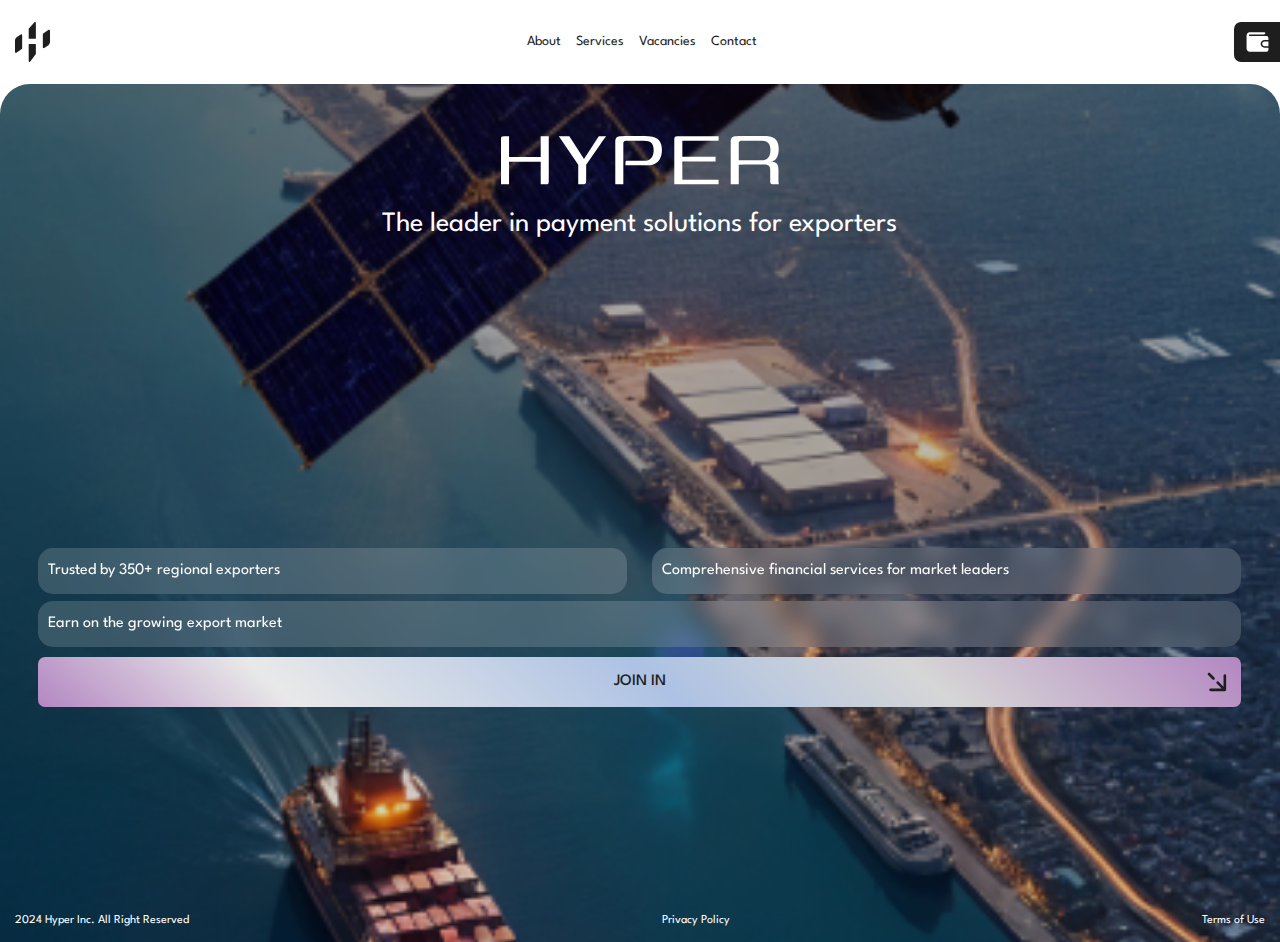
==== commit 9bc505db: "links" ====
--- a/index.html
+++ b/index.html
@@ -17,7 +17,7 @@
 	<body>
 		<!-- header -->
 		<header class="header">
-			<a href="/" class="header__logo">
+			<a href="/index.html" class="header__logo">
 				<img src="assets/img/logo.svg" alt="logo">
 			</a>
 			<nav class="header__nav">
--- a/assets/css/main.css
+++ b/assets/css/main.css
@@ -445,7 +445,7 @@
   border-radius: 30px 30px 0 0;
   background: url('../img/index.png') no-repeat center;
   background-size: cover;
-  min-height: 728px;
+  min-height: calc(100vh - 42px);
   padding-top: 52px;
   padding-bottom: 42px;
 }
